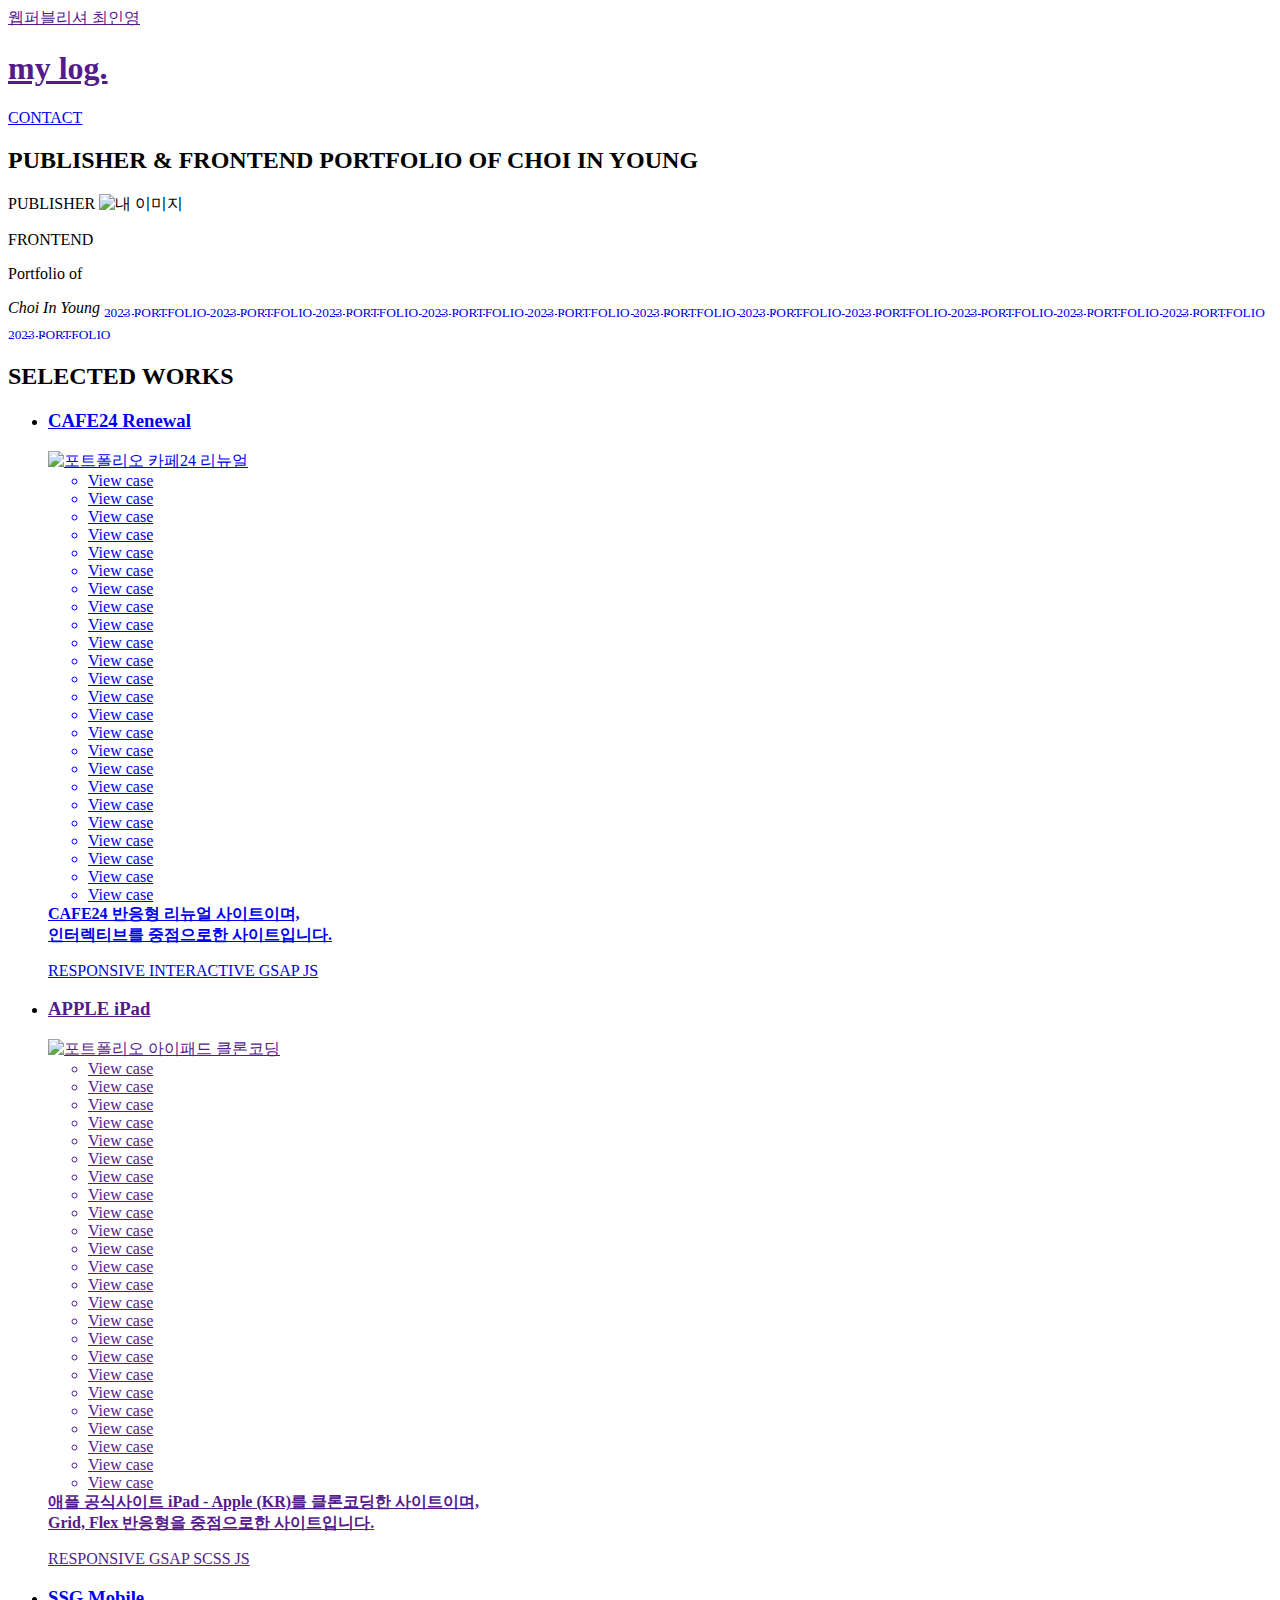
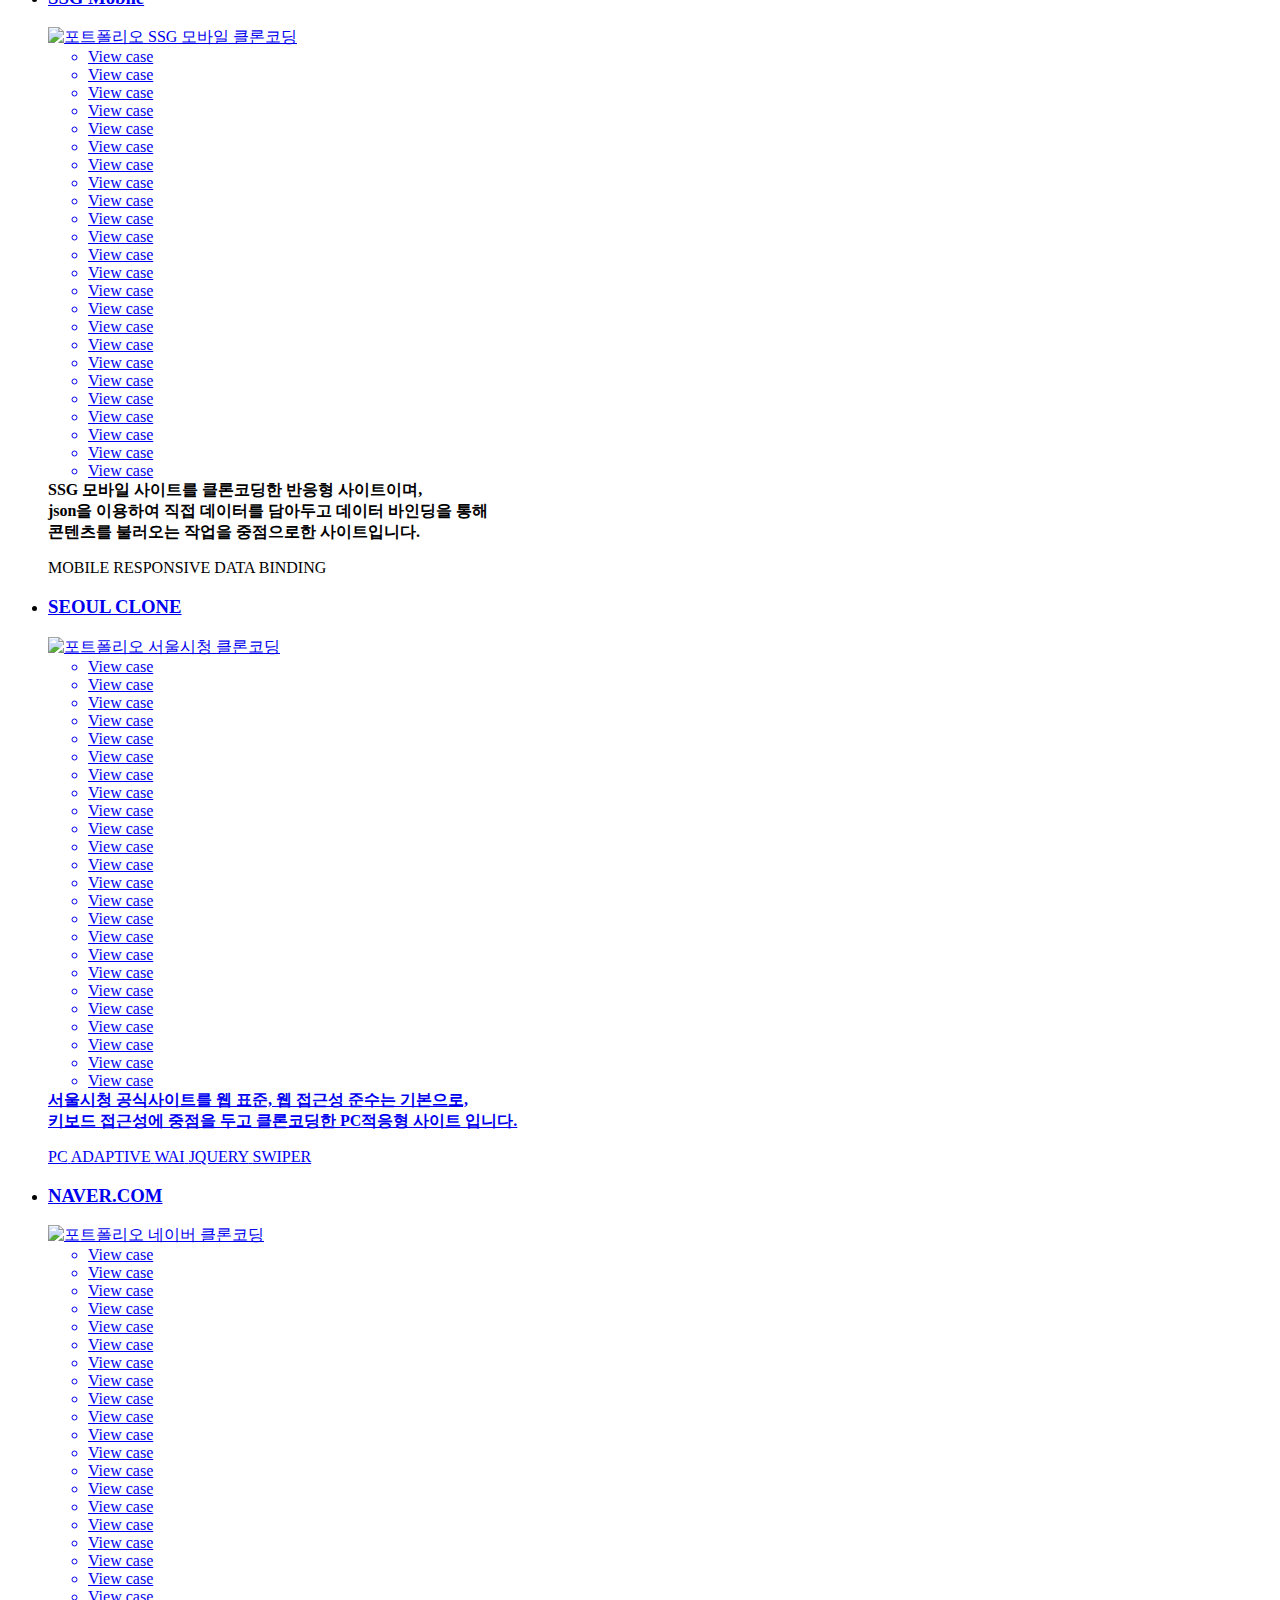
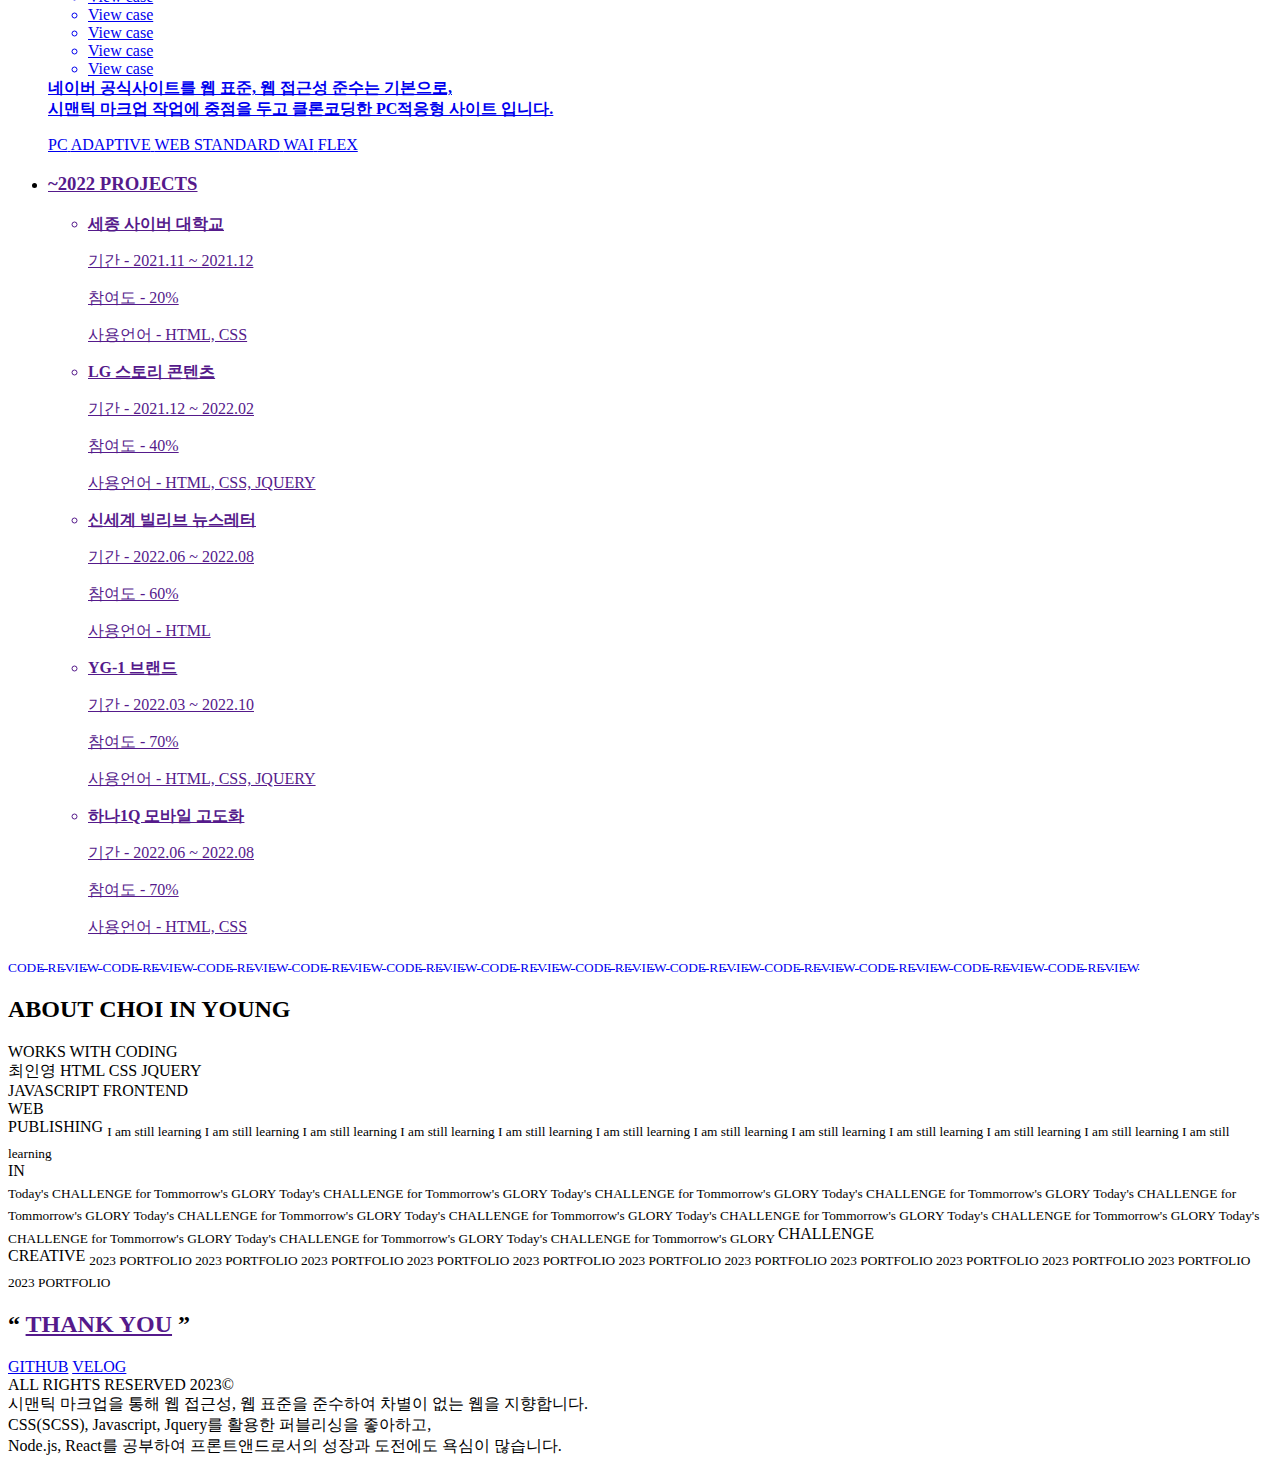
==== index.html @ 88c22794 "txt 수정" ====
<!DOCTYPE html>
<html lang="KR" >
<head>
  <meta charset="UTF-8">
  <meta name="viewport" content="width=device-width, initial-scale=1.0">
  <title>최인영 포트폴리오</title>
  <!--style-->
  <link rel="stylesheet" href="./assets/css/style.css">
  <link rel="stylesheet" href="./assets/css/font.css">
</head>
<body>
<div class="overlay"></div>
<div class="wrapper">
  <header class="header">
      <div class="inner">
        <a href="" class="btn-menu">웹퍼블리셔 최인영</a>
        <h1 class="logo">
          <a href="">my log.</a>
        </h1>
        <a href="#contact" class="btn-contact">CONTACT</a>
      </div>
  </header>

  <main class="container">

    <!--visual start-->
    <section class="sc-visual">

      <h2 class="blind">PUBLISHER & FRONTEND PORTFOLIO OF CHOI IN YOUNG</h2>

      <div class="inner" aria-hidden="true">
        <p class="visual-txt"><span>PUBLISHER</span> <span class="rotate-img word"><img src="./assets/images/profile.jpg" alt="내 이미지"></span></p>
        <p class="visual-txt"><span >FRONTEND</span></p>
        <p class="visual-txt"><span class="point-color">Portfolio</span> <span class="word"> of</span></p>
        <p class="visual-txt"><i class="myname">Choi In Young</i> 
          <a href="https://velog.io/@eyewhy" target="_blank" class="slider">
                <span class="slider-list">
                    <sub>
                        2023 PORTFOLIO
                    </sub>
                    <sub>
                        2023 PORTFOLIO
                    </sub>
                    <sub>
                        2023 PORTFOLIO
                    </sub>
                    <sub>
                        2023 PORTFOLIO
                    </sub>
                    <sub>
                        2023 PORTFOLIO
                    </sub>
                    <sub>
                        2023 PORTFOLIO
                    </sub>
                    
                </span>
                <span class="slider-list">
                    <sub>
                        2023 PORTFOLIO
                    </sub>
                    <sub>
                        2023 PORTFOLIO
                    </sub>
                    <sub>
                        2023 PORTFOLIO
                    </sub>
                    <sub>
                        2023 PORTFOLIO
                    </sub>
                    <sub>
                        2023 PORTFOLIO
                    </sub>
                    <sub>
                        2023 PORTFOLIO
                    </sub>
                    
                </span>
          </a>
        </p>
      </div>

    </section>
    <!--//visual start-->


    <!--works start-->
    <section class="sc-works" >
      <div class="inner">
        <h2 class="tit">
          <strong class="pt01">SELECTED</strong>
          WORKS
          <div class="works-line"></div>
        </h2>
        
        <ul class="works-list">
          <li class="works-item">
            <a href="./cafe24/index.html" target="_blank">
                <div class="works-tit-wrap">
                    <h3>CAFE24 <span>Renewal</span></h3>
                </div>
                <div class="works-thumb-wrap">
                    <img src="./assets/images/portfolio01.png" alt="포트폴리오 카페24 리뉴얼">
                    <div class="slider">
                    <ul class="slider-list">
                        <li>
                            View case
                        </li>
                        <li>
                            View case
                        </li>
                        <li>
                            View case
                        </li>
                        <li>
                            View case
                        </li>
                        <li>
                            View case
                        </li>
                        <li>
                            View case
                        </li>
                        <li>
                            View case
                        </li>
                        <li>
                            View case
                        </li>
                        <li>
                            View case
                        </li>
                        <li>
                            View case
                        </li>
                        <li>
                            View case
                        </li>
                        <li>
                            View case
                        </li>
                    </ul>
                    <ul class="slider-list">
                        <li>
                            View case
                        </li>
                        <li>
                            View case
                        </li>
                        <li>
                            View case
                        </li>
                        <li>
                            View case
                        </li>
                        <li>
                            View case
                        </li>
                        <li>
                            View case
                        </li>
                        <li>
                            View case
                        </li>
                        <li>
                            View case
                        </li>
                        <li>
                            View case
                        </li>
                        <li>
                            View case
                        </li>
                        <li>
                            View case
                        </li>
                        <li>
                            View case
                        </li>
                    </ul>
                    </div>
                </div>
                <div class="works-info-wrap">
                    <strong class="works-info-tit">CAFE24 반응형 리뉴얼 사이트이며,<br class="works-tit-br"> 인터렉티브를 중점으로한 사이트입니다.</strong>
                    <p class="works-info-highlights">
                        <span>RESPONSIVE</span>
                        <span>INTERACTIVE</span>
                        <span>GSAP</span>
                        <span>JS</span>
                    </p>
                </div>
            </a>
          </li>
          <li class="works-item">
            <a href="">
              <div class="works-tit-wrap">
                <h3>APPLE <span>iPad</span></h3>
              </div>
              <div class="works-thumb-wrap">
                <img src="./assets/images/portfolio02.png" alt="포트폴리오 아이패드 클론코딩">
                <div class="slider">
                  <ul class="slider-list">
                      <li>
                          View case
                      </li>
                      <li>
                          View case
                      </li>
                      <li>
                          View case
                      </li>
                      <li>
                          View case
                      </li>
                      <li>
                          View case
                      </li>
                      <li>
                          View case
                      </li>
                      <li>
                          View case
                      </li>
                      <li>
                          View case
                      </li>
                      <li>
                          View case
                      </li>
                      <li>
                          View case
                      </li>
                      <li>
                          View case
                      </li>
                      <li>
                          View case
                      </li>
                  </ul>
                  <ul class="slider-list">
                      <li>
                          View case
                      </li>
                      <li>
                          View case
                      </li>
                      <li>
                          View case
                      </li>
                      <li>
                          View case
                      </li>
                      <li>
                          View case
                      </li>
                      <li>
                          View case
                      </li>
                      <li>
                          View case
                      </li>
                      <li>
                          View case
                      </li>
                      <li>
                          View case
                      </li>
                      <li>
                          View case
                      </li>
                      <li>
                          View case
                      </li>
                      <li>
                          View case
                      </li>
                  </ul>
                </div>
              </div>
              <div class="works-info-wrap">
                <strong class="works-info-tit">애플 공식사이트 iPad - Apple (KR)를 클론코딩한 사이트이며,<br class="works-tit-br">Grid, Flex 반응형을 중점으로한 사이트입니다.</strong>
                <p class="works-info-highlights">
                  <span>RESPONSIVE</span>
                  <span>GSAP</span>
                  <span>SCSS</span>
                  <span>JS</span>
                  <span></span>
                </p>
              </div>
            </a>
          </li>
          <li class="works-item">
            <a href="./ssg/index.html" target="_blank">
              <div class="works-tit-wrap">
                <h3>SSG Mobile</h3>
              </div>
              <div class="works-thumb-wrap">
                <img src="./assets/images/portfolio03.png" alt="포트폴리오 SSG 모바일 클론코딩">
                <div class="slider">
                  <ul class="slider-list">
                      <li>
                          View case
                      </li>
                      <li>
                          View case
                      </li>
                      <li>
                          View case
                      </li>
                      <li>
                          View case
                      </li>
                      <li>
                          View case
                      </li>
                      <li>
                          View case
                      </li>
                      <li>
                          View case
                      </li>
                      <li>
                          View case
                      </li>
                      <li>
                          View case
                      </li>
                      <li>
                          View case
                      </li>
                      <li>
                          View case
                      </li>
                      <li>
                          View case
                      </li>
                  </ul>
                  <ul class="slider-list">
                      <li>
                          View case
                      </li>
                      <li>
                          View case
                      </li>
                      <li>
                          View case
                      </li>
                      <li>
                          View case
                      </li>
                      <li>
                          View case
                      </li>
                      <li>
                          View case
                      </li>
                      <li>
                          View case
                      </li>
                      <li>
                          View case
                      </li>
                      <li>
                          View case
                      </li>
                      <li>
                          View case
                      </li>
                      <li>
                          View case
                      </li>
                      <li>
                          View case
                      </li>
                  </ul>
                </div>
              </div>
              </a>
              <div class="works-info-wrap">
                <strong class="works-info-tit">SSG 모바일 사이트를 클론코딩한 반응형 사이트이며,<br class="works-tit-br"> json을 이용하여 직접 데이터를 담아두고 데이터 바인딩을 통해<br class="works-tit-br">  콘텐츠를 불러오는 작업을 중점으로한 사이트입니다.</strong>
                <p class="works-info-highlights">
                  <span>MOBILE</span>
                  <span>RESPONSIVE</span>
                  <span>DATA BINDING</span>
                </p>
              </div>
            
          </li>
          <li class="works-item">
            <a href="./seoul/index.html" target="_blank">
              <div class="works-tit-wrap">
                <h3>SEOUL CLONE</h3>
              </div>
              <div class="works-thumb-wrap">
                <img src="./assets/images/portfolio05.png" alt="포트폴리오 서울시청 클론코딩">
                <div class="slider">
                  <ul class="slider-list">
                      <li>
                          View case
                      </li>
                      <li>
                          View case
                      </li>
                      <li>
                          View case
                      </li>
                      <li>
                          View case
                      </li>
                      <li>
                          View case
                      </li>
                      <li>
                          View case
                      </li>
                      <li>
                          View case
                      </li>
                      <li>
                          View case
                      </li>
                      <li>
                          View case
                      </li>
                      <li>
                          View case
                      </li>
                      <li>
                          View case
                      </li>
                      <li>
                          View case
                      </li>
                  </ul>
                  <ul class="slider-list">
                      <li>
                          View case
                      </li>
                      <li>
                          View case
                      </li>
                      <li>
                          View case
                      </li>
                      <li>
                          View case
                      </li>
                      <li>
                          View case
                      </li>
                      <li>
                          View case
                      </li>
                      <li>
                          View case
                      </li>
                      <li>
                          View case
                      </li>
                      <li>
                          View case
                      </li>
                      <li>
                          View case
                      </li>
                      <li>
                          View case
                      </li>
                      <li>
                          View case
                      </li>
                  </ul>
                </div>
              </div>
              <div class="works-info-wrap">
                <strong class="works-info-tit">서울시청 공식사이트를 웹 표준, 웹 접근성 준수는 기본으로,<br class="works-tit-br"> 키보드 접근성에 중점을 두고 클론코딩한 PC적응형 사이트 입니다.</strong>
                <p class="works-info-highlights">
                  <span>PC</span>
                  <span>ADAPTIVE</span>
                  <span>WAI</span>
                  <span>JQUERY</span>
                  <span>SWIPER</span>
                </p>
              </div>
            </a>
          </li>
          <li class="works-item">
            <a href="./naver/index.html" target="_blank">
              <div class="works-tit-wrap">
                <h3>NAVER.COM</h3>
              </div>
              <div class="works-thumb-wrap">
                <img src="./assets/images/portfolio06.png" alt="포트폴리오 네이버 클론코딩">
                <div class="slider">
                  <ul class="slider-list">
                      <li>
                          View case
                      </li>
                      <li>
                          View case
                      </li>
                      <li>
                          View case
                      </li>
                      <li>
                          View case
                      </li>
                      <li>
                          View case
                      </li>
                      <li>
                          View case
                      </li>
                      <li>
                          View case
                      </li>
                      <li>
                          View case
                      </li>
                      <li>
                          View case
                      </li>
                      <li>
                          View case
                      </li>
                      <li>
                          View case
                      </li>
                      <li>
                          View case
                      </li>
                  </ul>
                  <ul class="slider-list">
                      <li>
                          View case
                      </li>
                      <li>
                          View case
                      </li>
                      <li>
                          View case
                      </li>
                      <li>
                          View case
                      </li>
                      <li>
                          View case
                      </li>
                      <li>
                          View case
                      </li>
                      <li>
                          View case
                      </li>
                      <li>
                          View case
                      </li>
                      <li>
                          View case
                      </li>
                      <li>
                          View case
                      </li>
                      <li>
                          View case
                      </li>
                      <li>
                          View case
                      </li>
                  </ul>
                </div>
              </div>
              <div class="works-info-wrap">
                <strong class="works-info-tit">네이버 공식사이트를 웹 표준, 웹 접근성 준수는 기본으로,<br class="works-tit-br"> 시맨틱 마크업 작업에 중점을 두고 클론코딩한 PC적응형 사이트 입니다.</strong>
                <p class="works-info-highlights">
                  <span>PC</span>
                  <span>ADAPTIVE</span>
                  <span>WEB STANDARD</span>
                  <span>WAI</span>
                  <span>FLEX</span>
                </p>
              </div>
            </a>
        
            
          </li>
          
          <li class="works-item">
            <a href="">
              <div class="works-tit-wrap">
                <h3>~2022 PROJECTS</h3>
              </div>

              <ul class="sub-item">
                <li>
                  <strong>세종 사이버 대학교</strong>
                  <div class="sub-info">
                    <p>기간 - 2021.11 ~ 2021.12</p>
                    <p>참여도 - 20%</p>
                    <p>사용언어 - HTML, CSS</p>
                  </div>
                </li>
                <li>
                  <strong>LG 스토리 콘텐츠</strong>
                  <div class="sub-info">
                    <p>기간 - 2021.12 ~ 2022.02</p>
                    <p>참여도 - 40%</p>
                    <p>사용언어 - HTML, CSS, JQUERY</p>
                  </div>
                </li>
                <li>
                  <strong>신세계 빌리브 뉴스레터</strong>
                  <div class="sub-info">
                    <p>기간 - 2022.06 ~ 2022.08</p>
                    <p>참여도 - 60%</p>
                    <p>사용언어 - HTML</p>
                  </div>
                </li>
                <li>
                  <strong>YG-1 브랜드</strong>
                  <div class="sub-info">
                    <p>기간 - 2022.03 ~ 2022.10</p>
                    <p>참여도 - 70%</p>
                    <p>사용언어 - HTML, CSS, JQUERY</p>
                  </div>
                </li>
                <li>
                  <strong>하나1Q 모바일 고도화</strong>
                  <div class="sub-info">
                    <p>기간 - 2022.06 ~ 2022.08</p>
                    <p>참여도 - 70%</p>
                    <p>사용언어 - HTML, CSS</p>
                  </div>
                </li>
              </ul>
            </a>
          </li>


        </ul>
      </div>
      <a href="https://velog.io/@eyewhy?tag=portfolio" target="_blank" class="slider">
                <span class="slider-list">
                    <sub>
                        CODE REVIEW
                    </sub>
                    <sub>
                        CODE REVIEW
                    </sub>
                    <sub>
                        CODE REVIEW
                    </sub>
                    <sub>
                        CODE REVIEW
                    </sub>
                    <sub>
                        CODE REVIEW
                    </sub>
                    <sub>
                        CODE REVIEW
                    </sub>
                    
                </span>
                <span class="slider-list">
                    <sub>
                        CODE REVIEW
                    </sub>
                    <sub>
                        CODE REVIEW
                    </sub>
                    <sub>
                        CODE REVIEW
                    </sub>
                    <sub>
                        CODE REVIEW
                    </sub>
                    <sub>
                        CODE REVIEW
                    </sub>
                    <sub>
                        CODE REVIEW
                    </sub>
                    
                </span>
          </a>
    </section>
    <!--//works start-->



    <!--about start-->
    <section class="sc-about" data-background="black">
      <div class="inner">
        <h2 class="tit">
          <strong class="pt01">ABOUT</strong>
          CHOI IN YOUNG
        </h2>
        <div class="about-wrap">
          <div class="about-txt txt01">
            <span>WORKS</span>
            <span>WITH</span>
            <span>CODING</span>
          </div>
          <div class="about-txt txt02">
            <span class="name">최인영</span>
            <span class="m-right">HTML</span>
            <span>CSS</span>
            <span class="m-right">JQUERY</span>
          </div>
          <div class="about-txt txt03">
            <span class="m-left">JAVASCRIPT</span>
            <span class="m-right">FRONTEND</span>
          </div>
          <div class="about-txt txt04">
            <span>WEB</span>
            <div class="color-wrap">
              <span class="change-bg">PUBLISHING</span>
              <a class="slider">
                  <span class="slider-list">
                      <sub>
                          I am still learning
                      </sub>
                      <sub>
                          I am still learning
                      </sub>
                      <sub>
                          I am still learning
                      </sub>
                      <sub>
                          I am still learning
                      </sub>
                      <sub>
                          I am still learning
                      </sub>
                      <sub>
                          I am still learning
                      </sub>
              
                  </span>
                  <span class="slider-list">
                      <sub>
                          I am still learning
                      </sub>
                      <sub>
                          I am still learning
                      </sub>
                      <sub>
                          I am still learning
                      </sub>
                      <sub>
                          I am still learning
                      </sub>
                      <sub>
                          I am still learning
                      </sub>
                      <sub>
                          I am still learning
                      </sub>
              
                  </span>
              </a>
            </div>
            <span class="m-full">IN</span>
          </div>
          <div class="about-txt txt05">
            <div class="color-wrap">
                <a class="slider">
                    <span class="slider-list">
                        <sub>
                            Today's CHALLENGE for Tommorrow's GLORY
                        </sub>
                        <sub>
                            Today's CHALLENGE for Tommorrow's GLORY
                        </sub>
                        <sub>
                            Today's CHALLENGE for Tommorrow's GLORY
                        </sub>
                        <sub>
                            Today's CHALLENGE for Tommorrow's GLORY
                        </sub>
                        <sub>
                            Today's CHALLENGE for Tommorrow's GLORY
                        </sub>
                        <sub>
                            Today's CHALLENGE for Tommorrow's GLORY
                        </sub>
                    </span>
                    <span class="slider-list">
                        <sub>
                            Today's CHALLENGE for Tommorrow's GLORY
                        </sub>
                        <sub>
                            Today's CHALLENGE for Tommorrow's GLORY
                        </sub>
                        <sub>
                            Today's CHALLENGE for Tommorrow's GLORY
                        </sub>
                        <sub>
                            Today's CHALLENGE for Tommorrow's GLORY
                        </sub>
                        <sub>
                            Today's CHALLENGE for Tommorrow's GLORY
                        </sub>
                        <sub>
                            Today's CHALLENGE for Tommorrow's GLORY
                        </sub>
                    </span>
                </a>
                <span class="change-bg" data-target=".front">CHALLENGE</span>
            </div>
          </div>
          <div class="about-txt txt06">
            <div class="color-wrap">
                <span class="change-bg" data-target=".back">CREATIVE</span>
                <a class="slider">
                    <span class="slider-list">
                        <sub>
                            2023 PORTFOLIO
                        </sub>
                        <sub>
                            2023 PORTFOLIO
                        </sub>
                        <sub>
                            2023 PORTFOLIO
                        </sub>
                        <sub>
                            2023 PORTFOLIO
                        </sub>
                        <sub>
                            2023 PORTFOLIO
                        </sub>
                        <sub>
                            2023 PORTFOLIO
                        </sub>
                
                    </span>
                    <span class="slider-list">
                        <sub>
                            2023 PORTFOLIO
                        </sub>
                        <sub>
                            2023 PORTFOLIO
                        </sub>
                        <sub>
                            2023 PORTFOLIO
                        </sub>
                        <sub>
                            2023 PORTFOLIO
                        </sub>
                        <sub>
                            2023 PORTFOLIO
                        </sub>
                        <sub>
                            2023 PORTFOLIO
                        </sub>
                
                    </span>
                </a>
            </div>
          </div>
        </div>
      </div>
    </section>
    <!--//about start-->

  </main>

  <footer id="contact" class="footer">
    <div class="inner">
      <div class="ft-tit-wrap">
        <h2 class="ft-tit02 pt-color">
          “
          <a href="">THANK YOU</a>
          ”
        </h2>
      </div>
      <div class="ft-info-wrap">
        <div class="ft-soc">
            <a href="https://github.com/EYE-WHY" target="_blank">GITHUB</a>
            <a href="https://velog.io/@eyewhy" target="_blank">VELOG</a>
        </div>

        <div class="ft-links">ALL RIGHTS RESERVED 2023©</div>
        <div class="ft-idea">
            시맨틱 마크업을 통해 웹 접근성, 웹 표준을 준수하여 차별이 없는 웹을 지향합니다.<br>
            CSS(SCSS), Javascript, Jquery를 활용한 퍼블리싱을 좋아하고,<br>
            Node.js, React를 공부하여 프론트앤드로서의 성장과 도전에도 욕심이 많습니다.
        </div>
      </div>
      
    </div>
  </footer>

  <figure class="overlay"></figure>
</div>




<script src="https://code.jquery.com/jquery-3.6.0.min.js"></script>
<script src="https://cdnjs.cloudflare.com/ajax/libs/gsap/3.11.3/gsap.min.js"></script>
<script src="https://cdnjs.cloudflare.com/ajax/libs/gsap/3.11.3/ScrollTrigger.min.js"></script>
<script  src="./assets/js/custom.js"></script>
</body>
</html>
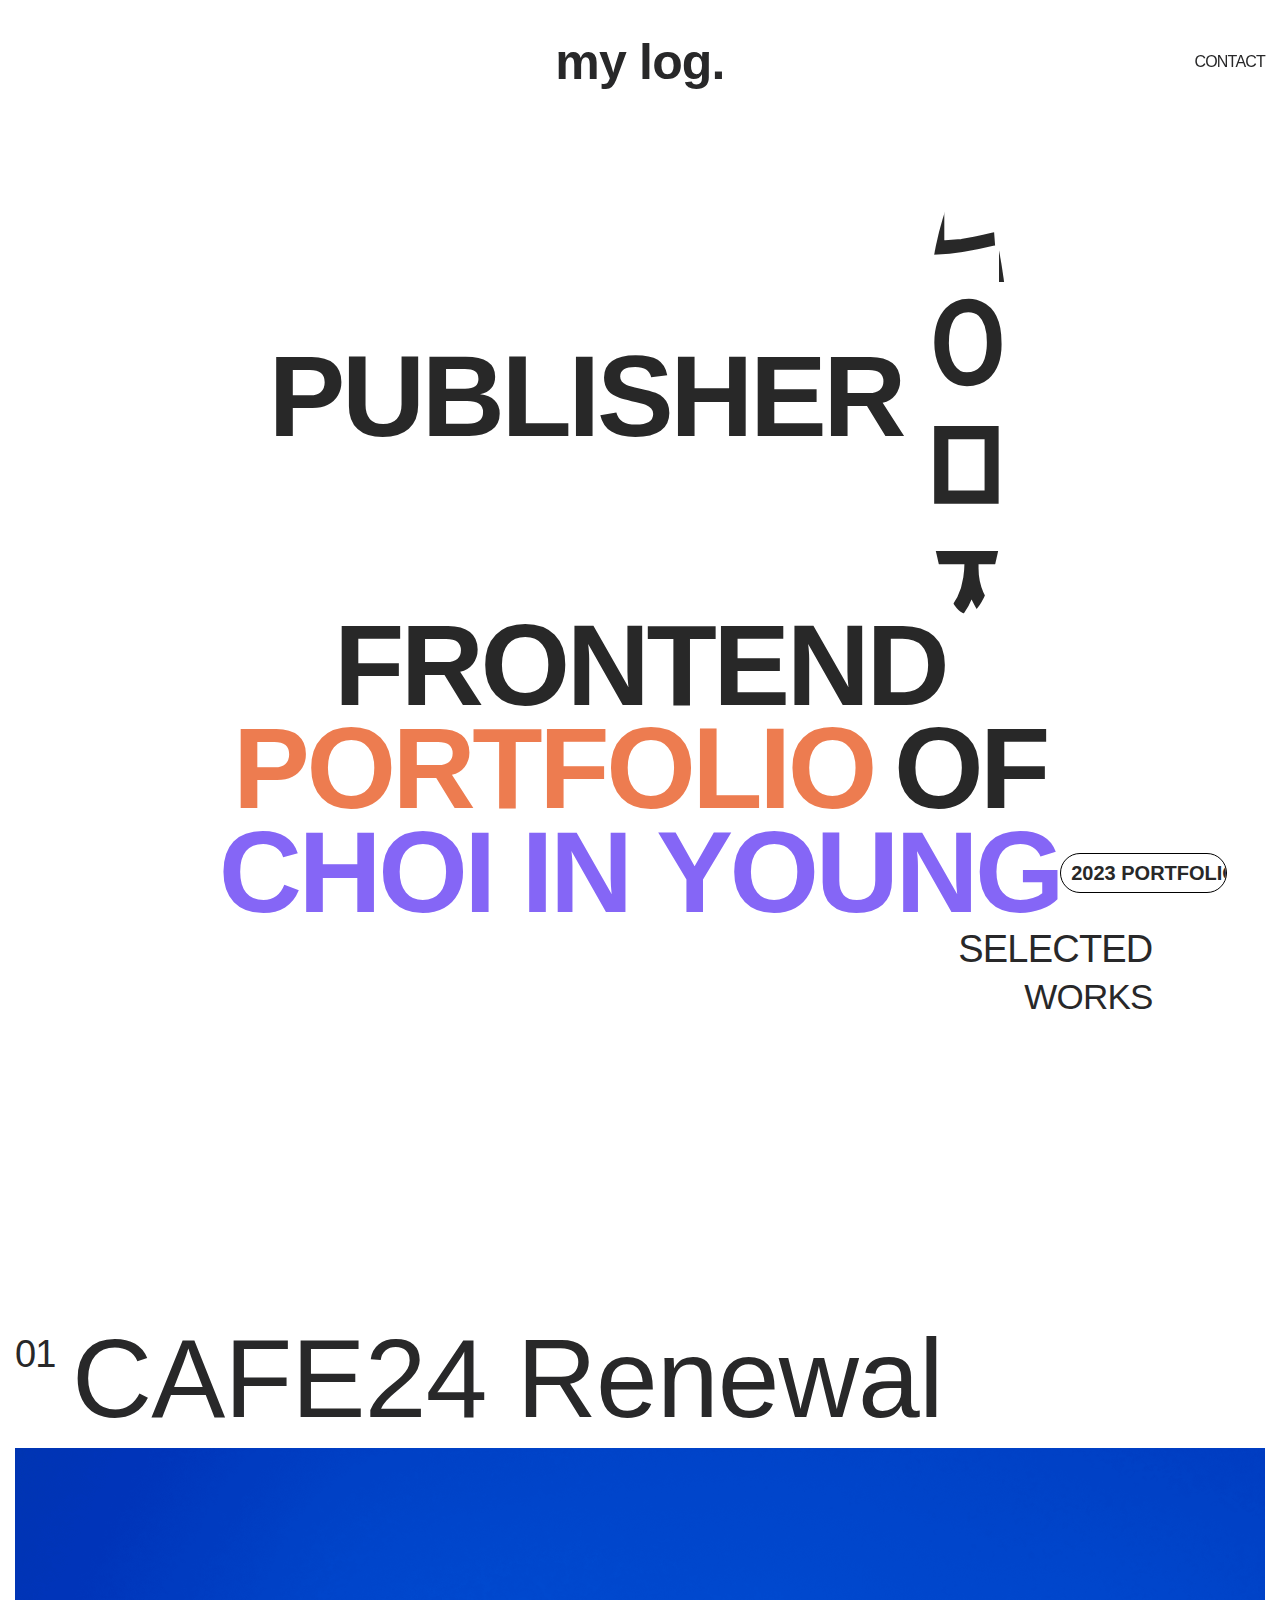
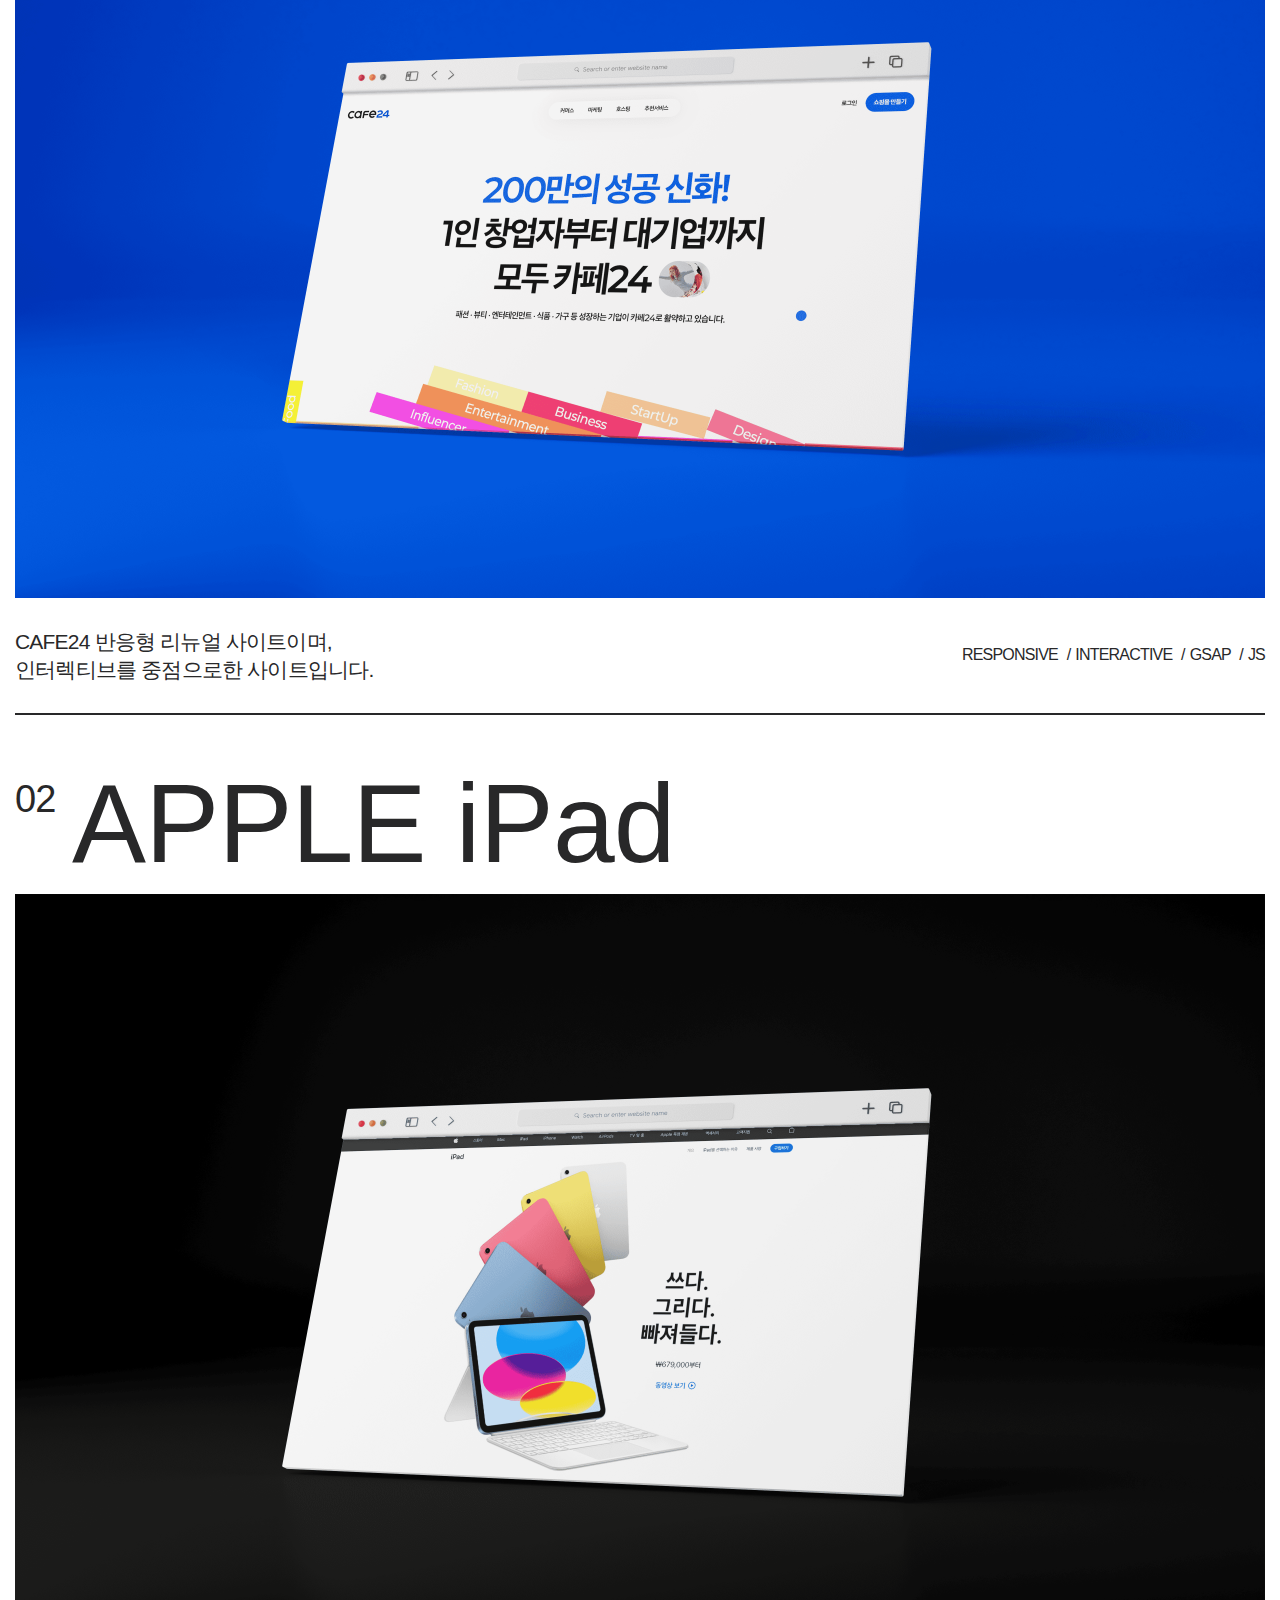
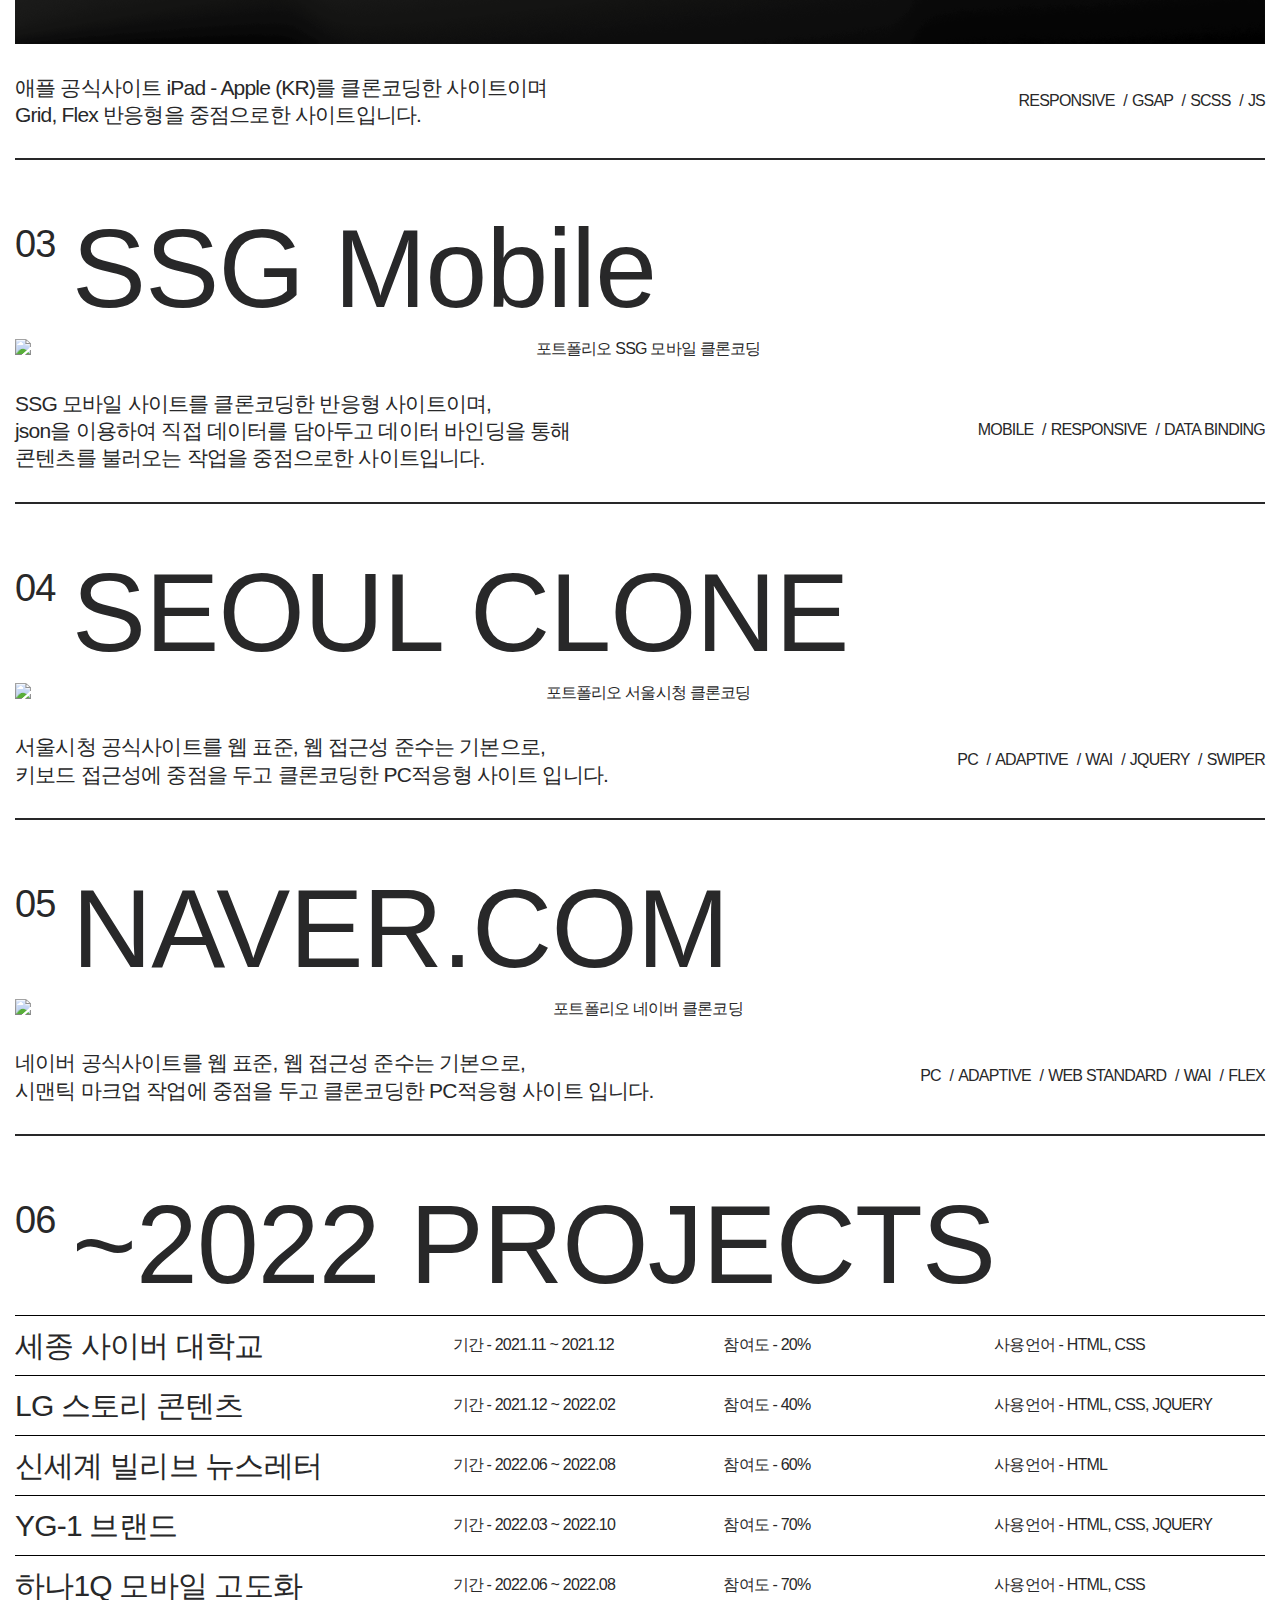
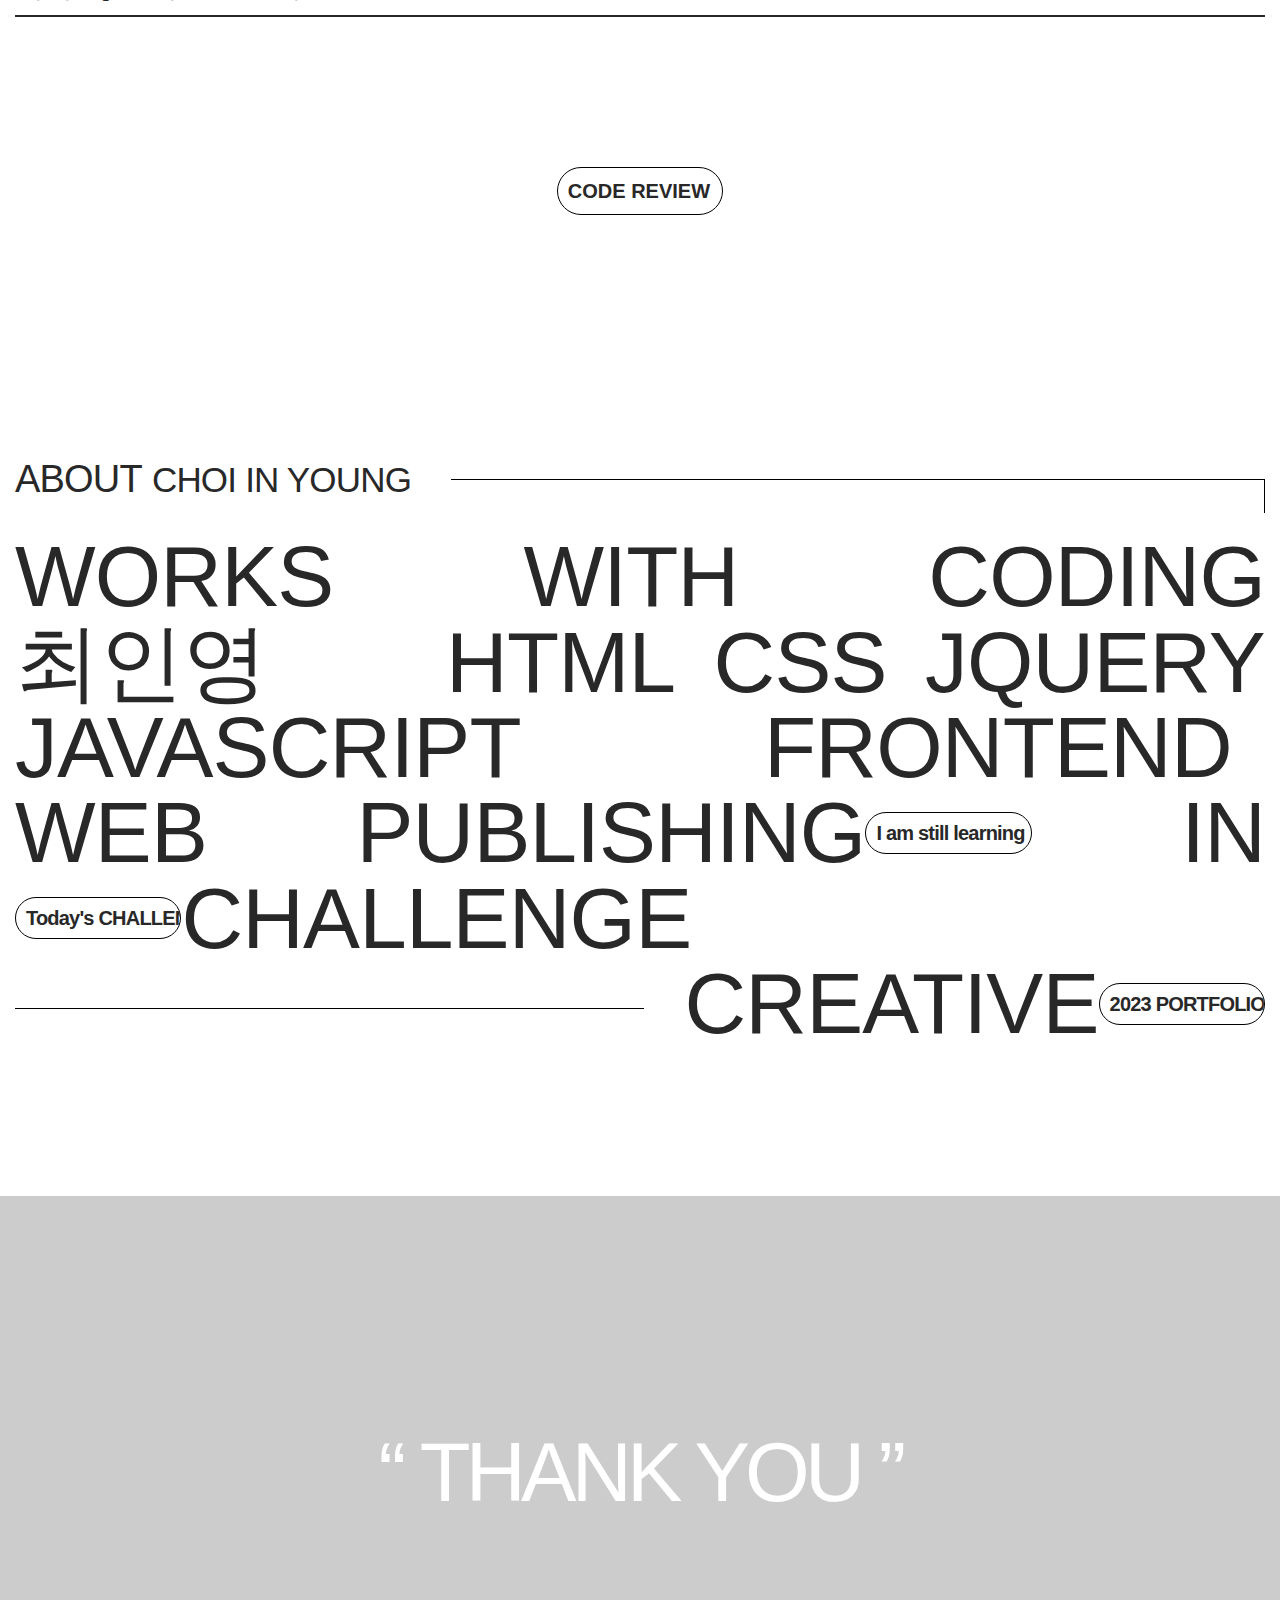
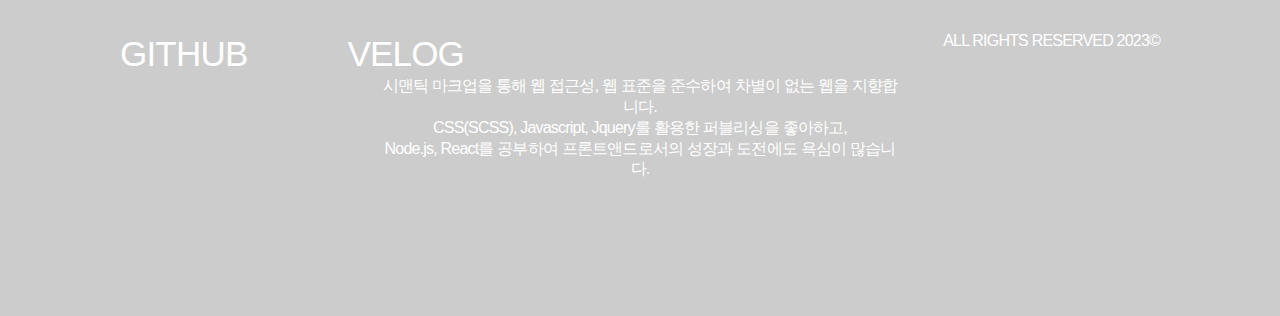
==== commit e1336c7f: "Update index.html" ====
--- a/index.html
+++ b/index.html
@@ -13,7 +13,7 @@
 <div class="wrapper">
   <header class="header">
       <div class="inner">
-        <a href="" class="btn-menu">웹퍼블리셔 최인영</a>
+        <a href="" class="btn-menu"></a>
         <h1 class="logo">
           <a href="">my log.</a>
         </h1>
@@ -192,7 +192,7 @@
             </a>
           </li>
           <li class="works-item">
-            <a href="">
+            <a href="./apple/index.html"  target="_blank">
               <div class="works-tit-wrap">
                 <h3>APPLE <span>iPad</span></h3>
               </div>
@@ -278,13 +278,12 @@
                 </div>
               </div>
               <div class="works-info-wrap">
-                <strong class="works-info-tit">애플 공식사이트 iPad - Apple (KR)를 클론코딩한 사이트이며,<br class="works-tit-br">Grid, Flex 반응형을 중점으로한 사이트입니다.</strong>
+                <strong class="works-info-tit">애플 공식사이트 iPad - Apple (KR)를 클론코딩한 사이트이며<br class="works-tit-br"> Grid, Flex 반응형을 중점으로한 사이트입니다.</strong>
                 <p class="works-info-highlights">
                   <span>RESPONSIVE</span>
                   <span>GSAP</span>
                   <span>SCSS</span>
                   <span>JS</span>
-                  <span></span>
                 </p>
               </div>
             </a>
@@ -377,7 +376,7 @@
               </div>
               </a>
               <div class="works-info-wrap">
-                <strong class="works-info-tit">SSG 모바일 사이트를 클론코딩한 반응형 사이트이며,<br class="works-tit-br"> json을 이용하여 직접 데이터를 담아두고 데이터 바인딩을 통해<br class="works-tit-br">  콘텐츠를 불러오는 작업을 중점으로한 사이트입니다.</strong>
+                <strong class="works-info-tit">SSG 모바일 사이트를 클론코딩한 반응형 사이트이며,<br class="works-tit-br">  json을 이용하여 직접 데이터를 담아두고 데이터 바인딩을 통해<br class="works-tit-br">  콘텐츠를 불러오는 작업을 중점으로한 사이트입니다.</strong>
                 <p class="works-info-highlights">
                   <span>MOBILE</span>
                   <span>RESPONSIVE</span>
@@ -586,7 +585,7 @@
           </li>
           
           <li class="works-item">
-            <a href="">
+            <a href="https://velog.io/@eyewhy/230111" target="_blank">
               <div class="works-tit-wrap">
                 <h3>~2022 PROJECTS</h3>
               </div>
@@ -882,8 +881,8 @@
 
         <div class="ft-links">ALL RIGHTS RESERVED 2023©</div>
         <div class="ft-idea">
-            시맨틱 마크업을 통해 웹 접근성, 웹 표준을 준수하여 차별이 없는 웹을 지향합니다.<br>
-            CSS(SCSS), Javascript, Jquery를 활용한 퍼블리싱을 좋아하고,<br>
+            시맨틱 마크업을 통해 웹 접근성, 웹 표준을 준수하여 차별이 없는 웹을 지향합니다.<br class="mini-br-none">
+            CSS(SCSS), Javascript, Jquery를 활용한 퍼블리싱을 좋아하고,<br class="mini-br-none">
             Node.js, React를 공부하여 프론트앤드로서의 성장과 도전에도 욕심이 많습니다.
         </div>
       </div>
--- a/assets/css/style.css
+++ b/assets/css/style.css
@@ -0,0 +1,1238 @@
+@charset "UTF-8";
+:root {
+  --color1:#ed7c50;
+  --color2:#8566f6;
+  --color3:#69f666;
+}
+
+/*반응형 화면 크기*/
+/*반응형, 브라우저 크기가 767px 이하일때*/
+/*반응형, 브라우저 크기가 1023px 이하일때*/
+/*반응형, 브라우저 크기가 1024px 이하*/
+@font-face {
+  font-family: "Neue Montreal";
+  src: url("../font/NeueMontreal-Medium.eot");
+  src: local("Neue Montreal Medium"), local("NeueMontreal-Medium"), url("../font/NeueMontreal-Medium.eot?#iefix") format("embedded-opentype"), url("../font/NeueMontreal-Medium.woff2") format("woff2"), url("../font/NeueMontreal-Medium.woff") format("woff"), url("../font/NeueMontreal-Medium.ttf") format("truetype");
+  font-weight: 500;
+  font-style: normal;
+}
+@font-face {
+  font-family: "Neue Montreal";
+  src: url("../font/NeueMontreal-LightItalic.eot");
+  src: local("Neue Montreal Light Italic"), local("NeueMontreal-LightItalic"), url("../font/NeueMontreal-LightItalic.eot?#iefix") format("embedded-opentype"), url("../font/NeueMontreal-LightItalic.woff2") format("woff2"), url("../font/NeueMontreal-LightItalic.woff") format("woff"), url("../font/NeueMontreal-LightItalic.ttf") format("truetype");
+  font-weight: 300;
+  font-style: italic;
+}
+@font-face {
+  font-family: "Neue Montreal";
+  src: url("../font/NeueMontreal-MediumItalic.eot");
+  src: local("Neue Montreal Medium Italic"), local("NeueMontreal-MediumItalic"), url("../font/NeueMontreal-MediumItalic.eot?#iefix") format("embedded-opentype"), url("../font/NeueMontreal-MediumItalic.woff2") format("woff2"), url("../font/NeueMontreal-MediumItalic.woff") format("woff"), url("../font/NeueMontreal-MediumItalic.ttf") format("truetype");
+  font-weight: 500;
+  font-style: italic;
+}
+@font-face {
+  font-family: "Neue Montreal";
+  src: url("../font/NeueMontreal-Bold.eot");
+  src: local("Neue Montreal Bold"), local("NeueMontreal-Bold"), url("../font/NeueMontreal-Bold.eot?#iefix") format("embedded-opentype"), url("../font/NeueMontreal-Bold.woff2") format("woff2"), url("../font/NeueMontreal-Bold.woff") format("woff"), url("../font/NeueMontreal-Bold.ttf") format("truetype");
+  font-weight: bold;
+  font-style: normal;
+}
+@font-face {
+  font-family: "Neue Montreal";
+  src: url("../font/NeueMontreal-BoldItalic.eot");
+  src: local("Neue Montreal Bold Italic"), local("NeueMontreal-BoldItalic"), url("../font/NeueMontreal-BoldItalic.eot?#iefix") format("embedded-opentype"), url("../font/NeueMontreal-BoldItalic.woff2") format("woff2"), url("../font/NeueMontreal-BoldItalic.woff") format("woff"), url("../font/NeueMontreal-BoldItalic.ttf") format("truetype");
+  font-weight: bold;
+  font-style: italic;
+}
+@font-face {
+  font-family: "Neue Montreal";
+  src: url("../font/NeueMontreal-Italic.eot");
+  src: local("Neue Montreal Italic"), local("NeueMontreal-Italic"), url("../font/NeueMontreal-Italic.eot?#iefix") format("embedded-opentype"), url("../font/NeueMontreal-Italic.woff2") format("woff2"), url("../font/NeueMontreal-Italic.woff") format("woff"), url("../font/NeueMontreal-Italic.ttf") format("truetype");
+  font-weight: normal;
+  font-style: italic;
+}
+@font-face {
+  font-family: "Neue Montreal";
+  src: url("../font/NeueMontreal-Light.eot");
+  src: local("Neue Montreal Light"), local("NeueMontreal-Light"), url("../font/NeueMontreal-Light.eot?#iefix") format("embedded-opentype"), url("../font/NeueMontreal-Light.woff2") format("woff2"), url("../font/NeueMontreal-Light.woff") format("woff"), url("../font/NeueMontreal-Light.ttf") format("truetype");
+  font-weight: 300;
+  font-style: normal;
+}
+@font-face {
+  font-family: "Neue Montreal";
+  src: url("../font/NeueMontreal-Regular.eot");
+  src: local("Neue Montreal Regular"), local("NeueMontreal-Regular"), url("../font/NeueMontreal-Regular.eot?#iefix") format("embedded-opentype"), url("../font/NeueMontreal-Regular.woff2") format("woff2"), url("../font/NeueMontreal-Regular.woff") format("woff"), url("../font/NeueMontreal-Regular.ttf") format("truetype");
+  font-weight: normal;
+  font-style: normal;
+}
+@font-face {
+  font-family: "appleKR";
+  src: url(../font/SFProKRDisplay_light.woff2) format("woff2");
+  font-weight: 300;
+}
+@font-face {
+  font-family: "appleKR";
+  src: url(../font/SFProKRDisplay_regular.woff2) format("woff2");
+  font-weight: 400;
+}
+@font-face {
+  font-family: "appleKR";
+  src: url(../font/SFProKRDisplay_medium.woff2) format("woff2");
+  font-weight: 500;
+}
+@font-face {
+  font-family: "appleKR";
+  src: url(../font/SFProKRDisplay_semibold.woff2) format("woff2");
+  font-weight: 600;
+}
+@font-face {
+  font-family: "appleKR";
+  src: url(../font/SFProKRDisplay_bold.woff2) format("woff2");
+  font-weight: 700;
+}
+@font-face {
+  font-family: "apple";
+  src: url(../font/sf-pro-display_regular.woff2) format("woff2");
+  font-weight: 400;
+}
+@font-face {
+  font-family: "apple";
+  src: url(../font/sf-pro-display_medium.woff2) format("woff2");
+  font-weight: 500;
+}
+@font-face {
+  font-family: "apple";
+  src: url(../font/sf-pro-display_semibold.woff2) format("woff2");
+  font-weight: 600;
+}
+@font-face {
+  font-family: "apple";
+  src: url(../font/sf-pro-display_bold.woff2) format("woff2");
+  font-weight: 700;
+}
+* {
+  margin: 0;
+  padding: 0;
+  font: inherit;
+  color: inherit;
+}
+
+*,
+:after,
+:before {
+  -webkit-box-sizing: border-box;
+          box-sizing: border-box;
+}
+
+:root {
+  -webkit-tap-highlight-color: transparent;
+  -webkit-text-size-adjust: 100%;
+  -moz-text-size-adjust: 100%;
+   -ms-text-size-adjust: 100%;
+       text-size-adjust: 100%;
+  cursor: default;
+  line-height: 1.5;
+  overflow-wrap: break-word;
+  -moz-tab-size: 4;
+  -o-tab-size: 4;
+     tab-size: 4;
+}
+
+html,
+body {
+  height: 100%;
+  line-height: 1;
+}
+
+img,
+picture,
+video,
+canvas,
+svg {
+  display: block;
+  max-width: 100%;
+}
+
+button {
+  background: none;
+  border: 0;
+  cursor: pointer;
+}
+
+a {
+  text-decoration: none;
+}
+
+table {
+  border-collapse: collapse;
+  border-spacing: 0;
+}
+
+ul,
+ol {
+  list-style: none;
+}
+
+body {
+  font-family: "Neue Montreal", "appleKR", "apple", sans-serif;
+  line-height: 1.3;
+  letter-spacing: -0.05em;
+  color: rgb(40, 40, 41);
+  -webkit-transition: background 0.3s;
+  transition: background 0.3s;
+}
+body.black {
+  background: rgb(40, 40, 41);
+  color: #f5f4f5;
+}
+body.black .header.on {
+  color: rgb(40, 40, 41);
+}
+body.black .sc-about .tit::after {
+  border-top: 1px solid #fff;
+  border-right: 1px solid #fff;
+}
+body.black .sc-about .about-txt.txt04 .slider {
+  color: var(--color3);
+  border-color: var(--color3);
+}
+body.black .sc-about .about-txt.txt04 .change-bg {
+  color: var(--color3);
+}
+body.black .sc-about .about-txt.txt05 .change-bg {
+  color: var(--color1);
+}
+body.black .sc-about .about-txt.txt05 .slider {
+  color: var(--color1);
+  border-color: var(--color1);
+}
+body.black .sc-about .about-txt.txt06 .change-bg {
+  color: var(--color2);
+}
+body.black .sc-about .about-txt.txt06 .slider {
+  color: var(--color2);
+  border-color: var(--color2);
+}
+body.black .sc-about .about-txt.txt06::before {
+  border-top: 1px solid #fff;
+}
+body.black .sc-works .slider {
+  border: 1px solid #fff;
+}
+
+.blind {
+  position: absolute;
+  width: 1px;
+  height: 1px;
+  overflow: hidden;
+  clip: rect(0, 0, 0, 0);
+  margin: -1px;
+}
+
+.inner {
+  width: calc(100% - 30px);
+  margin: 0 auto;
+  text-align: center;
+}
+
+[class*=sc-] .tit {
+  font-size: 35px;
+}
+@media (max-width: 1024px) {
+  [class*=sc-] .tit {
+    font-size: 22px;
+  }
+}
+[class*=sc-] .tit strong {
+  font-size: 38px;
+}
+@media (max-width: 1024px) {
+  [class*=sc-] .tit strong {
+    font-size: 22px;
+  }
+}
+
+@-webkit-keyframes rotate {
+  0% {
+    -webkit-transform: rotateY(360deg);
+            transform: rotateY(360deg);
+  }
+  100% {
+    -webkit-transform: rotateY(0deg);
+            transform: rotateY(0deg);
+  }
+}
+
+@keyframes rotate {
+  0% {
+    -webkit-transform: rotateY(360deg);
+            transform: rotateY(360deg);
+  }
+  100% {
+    -webkit-transform: rotateY(0deg);
+            transform: rotateY(0deg);
+  }
+}
+@-webkit-keyframes slider2023 {
+  0% {
+    margin-left: 0%;
+  }
+  100% {
+    -webkit-transform: translateX(-100%);
+            transform: translateX(-100%);
+  }
+}
+@keyframes slider2023 {
+  0% {
+    margin-left: 0%;
+  }
+  100% {
+    -webkit-transform: translateX(-100%);
+            transform: translateX(-100%);
+  }
+}
+@-webkit-keyframes clickView {
+  0% {
+    margin-left: 0%;
+  }
+  100% {
+    -webkit-transform: translateX(-250vw);
+            transform: translateX(-250vw);
+  }
+}
+@keyframes clickView {
+  0% {
+    margin-left: 0%;
+  }
+  100% {
+    -webkit-transform: translateX(-250vw);
+            transform: translateX(-250vw);
+  }
+}
+.header {
+  position: fixed;
+  width: 100%;
+  top: 0;
+  left: 0;
+  -webkit-transition: 0.5s;
+  transition: 0.5s;
+  z-index: 10;
+}
+.header .inner {
+  display: -webkit-box;
+  display: -ms-flexbox;
+  display: flex;
+  -webkit-box-pack: justify;
+      -ms-flex-pack: justify;
+          justify-content: space-between;
+  padding: 50px 0;
+  -webkit-box-align: center;
+      -ms-flex-align: center;
+          align-items: center;
+  width: calc(100% - 30px);
+  position: relative;
+}
+@media (max-width: 1024px) {
+  .header .inner {
+    padding: 20px 0;
+    width: calc(100% - 30px);
+  }
+}
+.header .inner .btn-menu {
+  font-size: 16px;
+}
+@media (max-width: 767px) {
+  .header .inner .btn-menu {
+    font-size: 12px;
+  }
+}
+.header .inner .btn-contact {
+  font-size: 16px;
+  line-height: 24px;
+}
+@media (max-width: 767px) {
+  .header .inner .btn-contact {
+    font-size: 12px;
+  }
+}
+.header .inner .logo {
+  position: absolute;
+  left: 50%;
+  top: 50%;
+  -webkit-transform: translate(-50%, -50%);
+          transform: translate(-50%, -50%);
+}
+.header .inner .logo a {
+  font-weight: 600;
+  font-size: clamp(30px, 4vw, 50px);
+  display: block;
+}
+.header.on {
+  background: #fff;
+  -webkit-transition: 0.5s;
+  transition: 0.5s;
+}
+.header.on .inner {
+  display: -webkit-box;
+  display: -ms-flexbox;
+  display: flex;
+  -webkit-box-pack: justify;
+      -ms-flex-pack: justify;
+          justify-content: space-between;
+  padding: 12px 0px;
+  -webkit-box-align: center;
+      -ms-flex-align: center;
+          align-items: center;
+}
+.header.on .inner .logo a {
+  font-size: 2vw;
+}
+@media (max-width: 767px) {
+  .header.on .inner .logo a {
+    font-size: 4vw;
+  }
+}
+.header.hide {
+  -webkit-transform: translateY(-100%);
+          transform: translateY(-100%);
+  -webkit-transition: 0.5s;
+  transition: 0.5s;
+}
+
+.footer {
+  height: 80vh;
+  background: #ccc;
+  color: #fff;
+  display: -webkit-box;
+  display: -ms-flexbox;
+  display: flex;
+  -webkit-box-align: center;
+      -ms-flex-align: center;
+          align-items: center;
+  position: relative;
+}
+.black .footer {
+  background: #000;
+}
+.footer .inner {
+  text-align: center;
+  width: calc(100% - 240px);
+}
+@media (max-width: 1024px) {
+  .footer .inner {
+    width: calc(100% - 30px);
+  }
+}
+.footer .inner h2 {
+  font-size: 6.5vw;
+  overflow: hidden;
+}
+@media (max-width: 1024px) {
+  .footer .inner h2 {
+    font-size: 12vw;
+  }
+}
+.footer .inner h2 a {
+  display: inline-block;
+  position: relative;
+}
+.footer .inner .ft-tit-wrap {
+  margin-bottom: 120px;
+  font-size: 160px;
+  line-height: 0.9;
+  letter-spacing: -0.03em;
+  text-transform: uppercase;
+  z-index: 5;
+}
+@media (max-width: 1024px) {
+  .footer .inner .ft-tit-wrap {
+    margin-bottom: 0px;
+  }
+}
+.footer .inner .ft-info-wrap {
+  display: -webkit-box;
+  display: -ms-flexbox;
+  display: flex;
+  -webkit-box-pack: justify;
+      -ms-flex-pack: justify;
+          justify-content: space-between;
+  position: relative;
+}
+@media (max-width: 1024px) {
+  .footer .inner .ft-info-wrap {
+    -webkit-box-orient: vertical;
+    -webkit-box-direction: normal;
+        -ms-flex-direction: column;
+            flex-direction: column;
+    row-gap: 50px;
+  }
+}
+.footer .inner .ft-info-wrap .ft-soc {
+  font-size: 35px;
+  text-align: left;
+  display: -webkit-box;
+  display: -ms-flexbox;
+  display: flex;
+  gap: 100px;
+}
+@media (max-width: 1024px) {
+  .footer .inner .ft-info-wrap .ft-soc {
+    position: relative;
+    -webkit-box-ordinal-group: 2;
+        -ms-flex-order: 1;
+            order: 1;
+    -webkit-box-orient: vertical;
+    -webkit-box-direction: normal;
+        -ms-flex-direction: column;
+            flex-direction: column;
+    -webkit-box-align: center;
+        -ms-flex-align: center;
+            align-items: center;
+    gap: 30px;
+  }
+}
+.footer .inner .ft-info-wrap .ft-idea {
+  margin-top: 45px;
+  position: absolute;
+  left: 50%;
+  -webkit-transform: translateX(-50%);
+          transform: translateX(-50%);
+}
+@media (max-width: 1024px) {
+  .footer .inner .ft-info-wrap .ft-idea {
+    position: relative;
+    -webkit-box-ordinal-group: 1;
+        -ms-flex-order: 0;
+            order: 0;
+  }
+}
+@media (max-width: 1024px) {
+  .footer .inner .ft-info-wrap .ft-links {
+    position: relative;
+    -webkit-box-ordinal-group: 3;
+        -ms-flex-order: 2;
+            order: 2;
+  }
+}
+
+.overlay {
+  position: fixed;
+  left: 0;
+  top: 0;
+  width: 100vw;
+  height: 100vh;
+  display: -webkit-box;
+  display: -ms-flexbox;
+  display: flex;
+  -webkit-box-pack: center;
+      -ms-flex-pack: center;
+          justify-content: center;
+  -webkit-box-align: center;
+      -ms-flex-align: center;
+          align-items: center;
+  background-image: url(../images/overlay.gif);
+  background-position: 0 0;
+  background-size: 250px;
+  opacity: 0.04;
+  pointer-events: none;
+  z-index: 300;
+}
+
+/*메인 시작*/
+main {
+  padding-top: 180px;
+}
+
+.sc-visual {
+  overflow: hidden;
+  text-align: center;
+  min-height: 70vh;
+  display: -webkit-box;
+  display: -ms-flexbox;
+  display: flex;
+  -webkit-box-orient: vertical;
+  -webkit-box-direction: normal;
+      -ms-flex-direction: column;
+          flex-direction: column;
+  -webkit-box-pack: center;
+      -ms-flex-pack: center;
+          justify-content: center;
+}
+@media (max-width: 1024px) {
+  .sc-visual {
+    min-height: unset;
+  }
+}
+.sc-visual .inner {
+  font-weight: 800;
+  font-size: 9vw;
+  line-height: 0.9;
+  letter-spacing: -0.03em;
+  text-transform: uppercase;
+  color: #282828;
+  z-index: 5;
+  overflow: hidden;
+}
+@media (max-width: 1024px) {
+  .sc-visual .inner {
+    font-size: 12vw;
+  }
+}
+.sc-visual .inner .visual-txt {
+  overflow: hidden;
+  display: -webkit-box;
+  display: -ms-flexbox;
+  display: flex;
+  -webkit-box-align: center;
+      -ms-flex-align: center;
+          align-items: center;
+  -webkit-box-pack: center;
+      -ms-flex-pack: center;
+          justify-content: center;
+  -ms-flex-wrap: wrap;
+      flex-wrap: wrap;
+  position: relative;
+}
+.sc-visual .inner .visual-txt span {
+  display: inline-block;
+  position: relative;
+}
+.sc-visual .inner .visual-txt span.word {
+  margin-left: 20px;
+}
+@media (max-width: 1024px) {
+  .sc-visual .inner .visual-txt span.word {
+    margin-left: 5px;
+  }
+}
+.sc-visual .inner .visual-txt .point-color {
+  color: var(--color1);
+}
+.sc-visual .inner .visual-txt .myname {
+  color: var(--color2);
+  z-index: 3;
+}
+.sc-visual .inner .visual-txt .rotate-img {
+  width: 6.9vw;
+  display: inline-block;
+  border-radius: 50%;
+  overflow: hidden;
+  margin-top: 3px;
+}
+.sc-visual .inner .visual-txt .rotate-img img {
+  -webkit-transform: translateX(10%) scale(1.2);
+          transform: translateX(10%) scale(1.2);
+}
+@media (max-width: 1024px) {
+  .sc-visual .inner .visual-txt .rotate-img {
+    width: 9vw;
+  }
+}
+.sc-visual .inner .visual-txt .rotate-img.rotate {
+  -webkit-transform-style: preserve-3d;
+          transform-style: preserve-3d;
+  -webkit-animation: rotate 2s linear;
+          animation: rotate 2s linear;
+}
+.sc-visual .inner .visual-txt .slider {
+  display: -webkit-inline-box;
+  display: -ms-inline-flexbox;
+  display: inline-flex;
+  position: absolute;
+  width: 13vw;
+  overflow: hidden;
+  border: 1px solid #000;
+  border-radius: 50px;
+  right: 3vw;
+  top: 50%;
+  -webkit-transform: translateY(-50%);
+          transform: translateY(-50%);
+  min-height: 21px;
+  letter-spacing: 0;
+}
+@media (max-width: 1024px) {
+  .sc-visual .inner .visual-txt .slider {
+    position: relative;
+    right: 0;
+    top: 0;
+    margin-top: 100px;
+    width: 250px;
+  }
+}
+.sc-visual .inner .visual-txt .slider .slider-list {
+  -webkit-animation: slider2023 20s infinite linear;
+          animation: slider2023 20s infinite linear;
+  display: -webkit-box;
+  display: -ms-flexbox;
+  display: flex;
+  padding: 10px 0;
+}
+.sc-visual .inner .visual-txt .slider .slider-list sub {
+  padding: 0 10px;
+  -webkit-box-flex: 1;
+      -ms-flex: 1;
+          flex: 1;
+  display: -webkit-box;
+  display: -ms-flexbox;
+  display: flex;
+  -webkit-box-align: center;
+      -ms-flex-align: center;
+          align-items: center;
+  -webkit-box-pack: center;
+      -ms-flex-pack: center;
+          justify-content: center;
+  font-size: 20px;
+  font-weight: 600;
+  white-space: nowrap;
+}
+
+.sc-works {
+  padding-bottom: 120px;
+  text-align: center;
+}
+.sc-works .inner + .slider {
+  display: -webkit-inline-box;
+  display: -ms-inline-flexbox;
+  display: inline-flex;
+  width: 13vw;
+  overflow: hidden;
+  border: 1px solid #000;
+  border-radius: 50px;
+  min-height: 21px;
+  letter-spacing: 0;
+  margin-top: 150px;
+}
+@media (max-width: 1024px) {
+  .sc-works .inner + .slider {
+    position: relative;
+    right: 0;
+    top: 0;
+    margin-top: 150px;
+    width: 250px;
+  }
+}
+.sc-works .inner + .slider .slider-list {
+  -webkit-animation: slider2023 20s infinite linear;
+          animation: slider2023 20s infinite linear;
+  display: -webkit-box;
+  display: -ms-flexbox;
+  display: flex;
+  padding: 10px 0;
+}
+.sc-works .inner + .slider .slider-list sub {
+  padding: 0 10px;
+  -webkit-box-flex: 1;
+      -ms-flex: 1;
+          flex: 1;
+  display: -webkit-box;
+  display: -ms-flexbox;
+  display: flex;
+  -webkit-box-align: center;
+      -ms-flex-align: center;
+          align-items: center;
+  -webkit-box-pack: center;
+      -ms-flex-pack: center;
+          justify-content: center;
+  font-size: 20px;
+  font-weight: 600;
+  white-space: nowrap;
+}
+.sc-works .tit {
+  display: -webkit-box;
+  display: -ms-flexbox;
+  display: flex;
+  -webkit-box-orient: vertical;
+  -webkit-box-direction: normal;
+      -ms-flex-direction: column;
+          flex-direction: column;
+  margin-right: 9%;
+  -webkit-box-align: end;
+      -ms-flex-align: end;
+          align-items: end;
+}
+@media (max-width: 1024px) {
+  .sc-works .tit {
+    margin-right: 0;
+  }
+}
+.sc-works .tit strong {
+  text-align: right;
+}
+.sc-works .tit .works-line {
+  margin-top: 10px;
+  height: 240px;
+  position: relative;
+}
+.sc-works .tit .works-line::after {
+  content: "";
+  display: block;
+  width: 1px;
+  height: 0px;
+  background: #000;
+  position: absolute;
+  right: 0;
+  -webkit-transition: 5s;
+  transition: 5s;
+}
+.sc-works .tit .works-line.animate-down::after {
+  height: 100%;
+}
+.sc-works .works-list {
+  counter-reset: works 0;
+}
+.sc-works .works-item {
+  position: relative;
+  border-bottom: 2px solid rgb(40, 40, 41);
+}
+.sc-works .works-item .works-tit-wrap {
+  position: sticky;
+  top: 0;
+  z-index: 5;
+  background: #fff;
+  padding-top: 60px;
+  padding-bottom: 20px;
+  -webkit-transition: background 0.3s;
+  transition: background 0.3s;
+}
+.black .sc-works .works-item .works-tit-wrap {
+  background: rgb(40, 40, 41);
+}
+.sc-works .works-item .works-tit-wrap h3 {
+  font-size: 8.67vw;
+  padding-left: 57px;
+  text-align: left;
+  line-height: 89%;
+  position: relative;
+  overflow: hidden;
+}
+@media (max-width: 1024px) {
+  .sc-works .works-item .works-tit-wrap h3 {
+    padding-left: 30px;
+    font-size: 12.26vw;
+  }
+}
+.sc-works .works-item .works-tit-wrap h3::before {
+  font-size: 38px;
+  content: counter(works, decimal-leading-zero);
+  counter-increment: works;
+  font-weight: 400;
+  left: 0;
+  line-height: 100%;
+  position: absolute;
+  top: 0.4vw;
+}
+@media (max-width: 1024px) {
+  .sc-works .works-item .works-tit-wrap h3::before {
+    font-size: 16px;
+  }
+}
+.sc-works .works-item .works-thumb-wrap {
+  position: relative;
+  overflow: hidden;
+}
+.sc-works .works-item .works-thumb-wrap img {
+  width: 100%;
+}
+.sc-works .works-item .works-thumb-wrap::after {
+  background: rgba(0, 0, 0, 0.6);
+  content: "";
+  display: block;
+  height: 100%;
+  left: 0;
+  opacity: 0;
+  pointer-events: none;
+  position: absolute;
+  top: 0;
+  -webkit-transition: opacity 0.6s ease-out;
+  transition: opacity 0.6s ease-out;
+  width: 100%;
+}
+@media (max-width: 1024px) {
+  .sc-works .works-item .works-thumb-wrap::after {
+    display: none;
+  }
+}
+.sc-works .works-item .works-thumb-wrap .slider {
+  display: -webkit-box;
+  display: -ms-flexbox;
+  display: flex;
+  -webkit-animation: clickView 50s infinite linear;
+          animation: clickView 50s infinite linear;
+  position: absolute;
+  top: 50%;
+  -webkit-transform: translateY(-50%);
+          transform: translateY(-50%);
+  opacity: 0;
+  -webkit-transition: opacity 0.5s ease-out;
+  transition: opacity 0.5s ease-out;
+  z-index: 2;
+}
+@media (max-width: 1024px) {
+  .sc-works .works-item .works-thumb-wrap .slider {
+    display: none;
+  }
+}
+.sc-works .works-item .works-thumb-wrap .slider ul {
+  width: 250vw;
+  display: -webkit-box;
+  display: -ms-flexbox;
+  display: flex;
+  padding: 30px 0;
+}
+.sc-works .works-item .works-thumb-wrap .slider ul li {
+  padding: 0 10px;
+  -webkit-box-flex: 1;
+      -ms-flex: 1;
+          flex: 1;
+  display: -webkit-box;
+  display: -ms-flexbox;
+  display: flex;
+  -webkit-box-align: center;
+      -ms-flex-align: center;
+          align-items: center;
+  -webkit-box-pack: center;
+      -ms-flex-pack: center;
+          justify-content: center;
+  color: #fff;
+  font-size: 4.375vw;
+  font-weight: 300;
+}
+.sc-works .works-item .works-info-wrap {
+  display: -webkit-box;
+  display: -ms-flexbox;
+  display: flex;
+  -webkit-box-pack: justify;
+      -ms-flex-pack: justify;
+          justify-content: space-between;
+  padding: 30px 0;
+  -webkit-box-align: center;
+      -ms-flex-align: center;
+          align-items: center;
+}
+@media (max-width: 1024px) {
+  .sc-works .works-item .works-info-wrap {
+    -webkit-box-orient: vertical;
+    -webkit-box-direction: normal;
+        -ms-flex-direction: column;
+            flex-direction: column;
+    -webkit-box-align: start;
+        -ms-flex-align: start;
+            align-items: flex-start;
+    row-gap: 20px;
+  }
+}
+.sc-works .works-item .works-info-wrap .works-info-tit {
+  font-size: 21px;
+  text-align: left;
+}
+@media (max-width: 767px) {
+  .sc-works .works-item .works-info-wrap .works-info-tit .works-tit-br {
+    display: none;
+  }
+}
+.sc-works .works-item .works-info-wrap span + span::before {
+  content: "/";
+  display: inline-block;
+  margin: 0 5px;
+}
+.sc-works .works-item.black-screen .works-thumb-wrap::after {
+  opacity: 1;
+}
+.sc-works .works-item.black-screen .works-thumb-wrap .slider {
+  opacity: 1;
+}
+.sc-works .sub-item {
+  text-align: left;
+}
+.sc-works .sub-item li {
+  display: -webkit-box;
+  display: -ms-flexbox;
+  display: flex;
+  -webkit-box-align: center;
+      -ms-flex-align: center;
+          align-items: center;
+  padding: 10px 0;
+  border-top: 1px solid #000;
+}
+@media (max-width: 1024px) {
+  .sc-works .sub-item li {
+    display: block;
+  }
+}
+.sc-works .sub-item li .sub-info {
+  display: -webkit-box;
+  display: -ms-flexbox;
+  display: flex;
+  width: 65%;
+}
+@media (max-width: 1024px) {
+  .sc-works .sub-item li .sub-info {
+    width: 100%;
+    display: block;
+  }
+}
+.sc-works .sub-item li .sub-info p {
+  width: 33.3333333333%;
+}
+@media (max-width: 1024px) {
+  .sc-works .sub-item li .sub-info p {
+    width: 100%;
+  }
+}
+.sc-works .sub-item strong {
+  font-weight: 500;
+  font-size: 30px;
+  width: 35%;
+}
+.sc-works .sub-item p {
+  padding: 5px 0px;
+}
+
+.sc-about {
+  width: 100%;
+  position: relative;
+  padding-top: 120px;
+  padding-bottom: 150px;
+}
+@media (max-width: 1024px) {
+  .sc-about {
+    padding-top: 0;
+  }
+}
+.sc-about .inner {
+  position: relative;
+  z-index: 2;
+}
+.sc-about .tit {
+  display: -webkit-box;
+  display: -ms-flexbox;
+  display: flex;
+  white-space: nowrap;
+  margin-bottom: 30px;
+  -webkit-box-align: baseline;
+      -ms-flex-align: baseline;
+          align-items: baseline;
+}
+.sc-about .tit strong {
+  margin-right: 10px;
+}
+.sc-about .tit::after {
+  border-top: 1px solid #000;
+  border-right: 1px solid #000;
+  content: "";
+  display: block;
+  position: relative;
+  height: 34px;
+  margin-left: 40px;
+  top: 21px;
+  -webkit-box-flex: 1;
+      -ms-flex: 1;
+          flex: 1;
+}
+.sc-about .about-txt {
+  display: -webkit-box;
+  display: -ms-flexbox;
+  display: flex;
+  line-height: 1;
+  -webkit-box-align: center;
+      -ms-flex-align: center;
+          align-items: center;
+}
+@media (max-width: 1024px) {
+  .sc-about .about-txt {
+    -webkit-box-align: initial;
+        -ms-flex-align: initial;
+            align-items: initial;
+  }
+}
+.sc-about .about-txt.txt06::before {
+  border-top: 1px solid #000;
+  content: "";
+  display: block;
+  position: relative;
+  height: 34px;
+  margin-right: 40px;
+  top: 21px;
+  -webkit-box-flex: 1;
+      -ms-flex: 1;
+          flex: 1;
+}
+.sc-about .about-txt .m-right {
+  -ms-flex-item-align: end;
+      align-self: end;
+}
+.sc-about .about-txt .m-left {
+  -ms-flex-item-align: start;
+      align-self: start;
+}
+.sc-about .about-txt:first-of-type {
+  -webkit-box-pack: justify;
+      -ms-flex-pack: justify;
+          justify-content: space-between;
+}
+.sc-about .about-txt.txt02 {
+  -webkit-box-pack: end;
+      -ms-flex-pack: end;
+          justify-content: flex-end;
+}
+@media (max-width: 1024px) {
+  .sc-about .about-txt.txt02 {
+    -webkit-box-orient: vertical;
+    -webkit-box-direction: normal;
+        -ms-flex-direction: column;
+            flex-direction: column;
+  }
+}
+.sc-about .about-txt.txt02 span:not(:first-of-type) {
+  margin-left: 3vw;
+}
+@media (max-width: 1024px) {
+  .sc-about .about-txt.txt02 span:not(:first-of-type) {
+    margin-left: 0;
+  }
+}
+.sc-about .about-txt.txt02 span:first-of-type {
+  margin-right: auto;
+}
+@media (max-width: 1024px) {
+  .sc-about .about-txt.txt03 {
+    -webkit-box-orient: vertical;
+    -webkit-box-direction: normal;
+        -ms-flex-direction: column;
+            flex-direction: column;
+  }
+}
+.sc-about .about-txt.txt03 span:nth-of-type(1) {
+  margin-right: 19vw;
+}
+.sc-about .about-txt.txt04 {
+  -webkit-box-pack: justify;
+      -ms-flex-pack: justify;
+          justify-content: space-between;
+}
+@media (max-width: 1024px) {
+  .sc-about .about-txt.txt04 {
+    -ms-flex-wrap: wrap;
+        flex-wrap: wrap;
+  }
+  .sc-about .about-txt.txt04 .m-full {
+    width: 100%;
+  }
+  .sc-about .about-txt.txt04 .color-wrap {
+    -webkit-box-orient: vertical;
+    -webkit-box-direction: normal;
+        -ms-flex-direction: column;
+            flex-direction: column;
+    -webkit-box-align: center;
+        -ms-flex-align: center;
+            align-items: center;
+  }
+}
+@media (max-width: 1024px) {
+  .sc-about .about-txt.txt06 .color-wrap {
+    -webkit-box-orient: vertical;
+    -webkit-box-direction: normal;
+        -ms-flex-direction: column;
+            flex-direction: column;
+    -webkit-box-align: end;
+        -ms-flex-align: end;
+            align-items: end;
+  }
+}
+.sc-about .about-txt .color-wrap {
+  display: -webkit-box;
+  display: -ms-flexbox;
+  display: flex;
+  -webkit-box-align: center;
+      -ms-flex-align: center;
+          align-items: center;
+}
+.sc-about .about-txt .slider {
+  display: -webkit-box;
+  display: -ms-flexbox;
+  display: flex;
+  width: 13vw;
+  overflow: hidden;
+  border: 1px solid #000;
+  border-radius: 50px;
+}
+@media (max-width: 1024px) {
+  .sc-about .about-txt .slider {
+    width: 29vw;
+  }
+}
+.sc-about .about-txt .slider .slider-list {
+  -webkit-animation: slider2023 40s infinite linear;
+          animation: slider2023 40s infinite linear;
+  display: -webkit-box;
+  display: -ms-flexbox;
+  display: flex;
+  padding: 10px 0;
+}
+@media (max-width: 1024px) {
+  .sc-about .about-txt .slider .slider-list {
+    padding: 5px 0;
+  }
+}
+.sc-about .about-txt .slider .slider-list sub {
+  padding: 0 10px;
+  -webkit-box-flex: 1;
+      -ms-flex: 1;
+          flex: 1;
+  display: -webkit-box;
+  display: -ms-flexbox;
+  display: flex;
+  -webkit-box-align: center;
+      -ms-flex-align: center;
+          align-items: center;
+  -webkit-box-pack: center;
+      -ms-flex-pack: center;
+          justify-content: center;
+  font-size: 20px;
+  font-weight: 600;
+  white-space: nowrap;
+}
+@media (max-width: 767px) {
+  .sc-about .about-txt .slider .slider-list sub {
+    font-size: 4vw;
+  }
+}
+.sc-about .about-txt span {
+  font-size: 6.67vw;
+}
+@media (max-width: 1024px) {
+  .sc-about .about-txt span {
+    font-size: 9vw;
+  }
+}
+.sc-about .bg {
+  position: fixed;
+  top: 0;
+  left: 0;
+  width: 100%;
+  height: 100%;
+  pointer-events: none;
+  visibility: hidden;
+  opacity: 0;
+  -webkit-transition: 0.3s;
+  transition: 0.3s;
+}
+.sc-about .bg.show {
+  visibility: visible;
+  opacity: 1;
+}
+.sc-about .bg img {
+  position: absolute;
+  top: 0;
+  left: 0;
+  width: 100%;
+  height: 100%;
+  -o-object-fit: cover;
+     object-fit: cover;
+  opacity: 0;
+  -webkit-transition: 0.3s;
+  transition: 0.3s;
+}
+.sc-about .bg img.show {
+  opacity: 0;
+}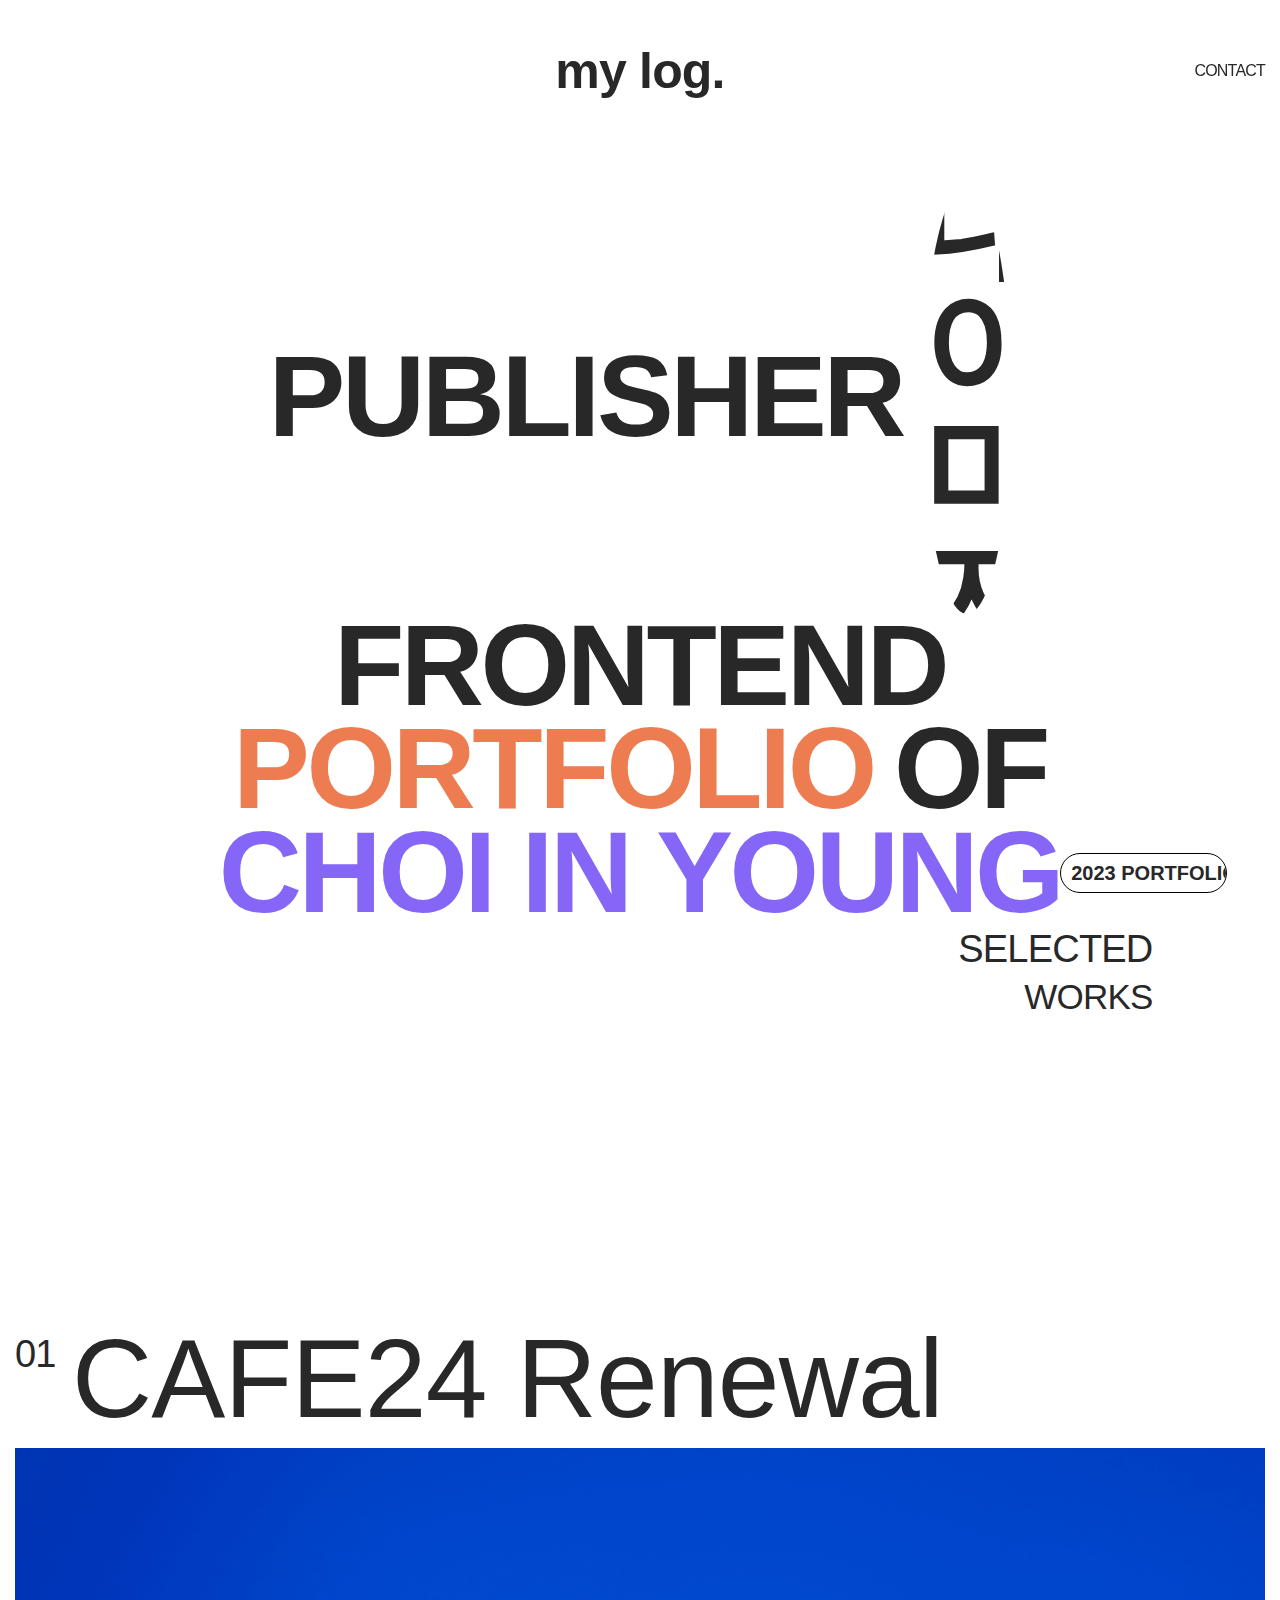
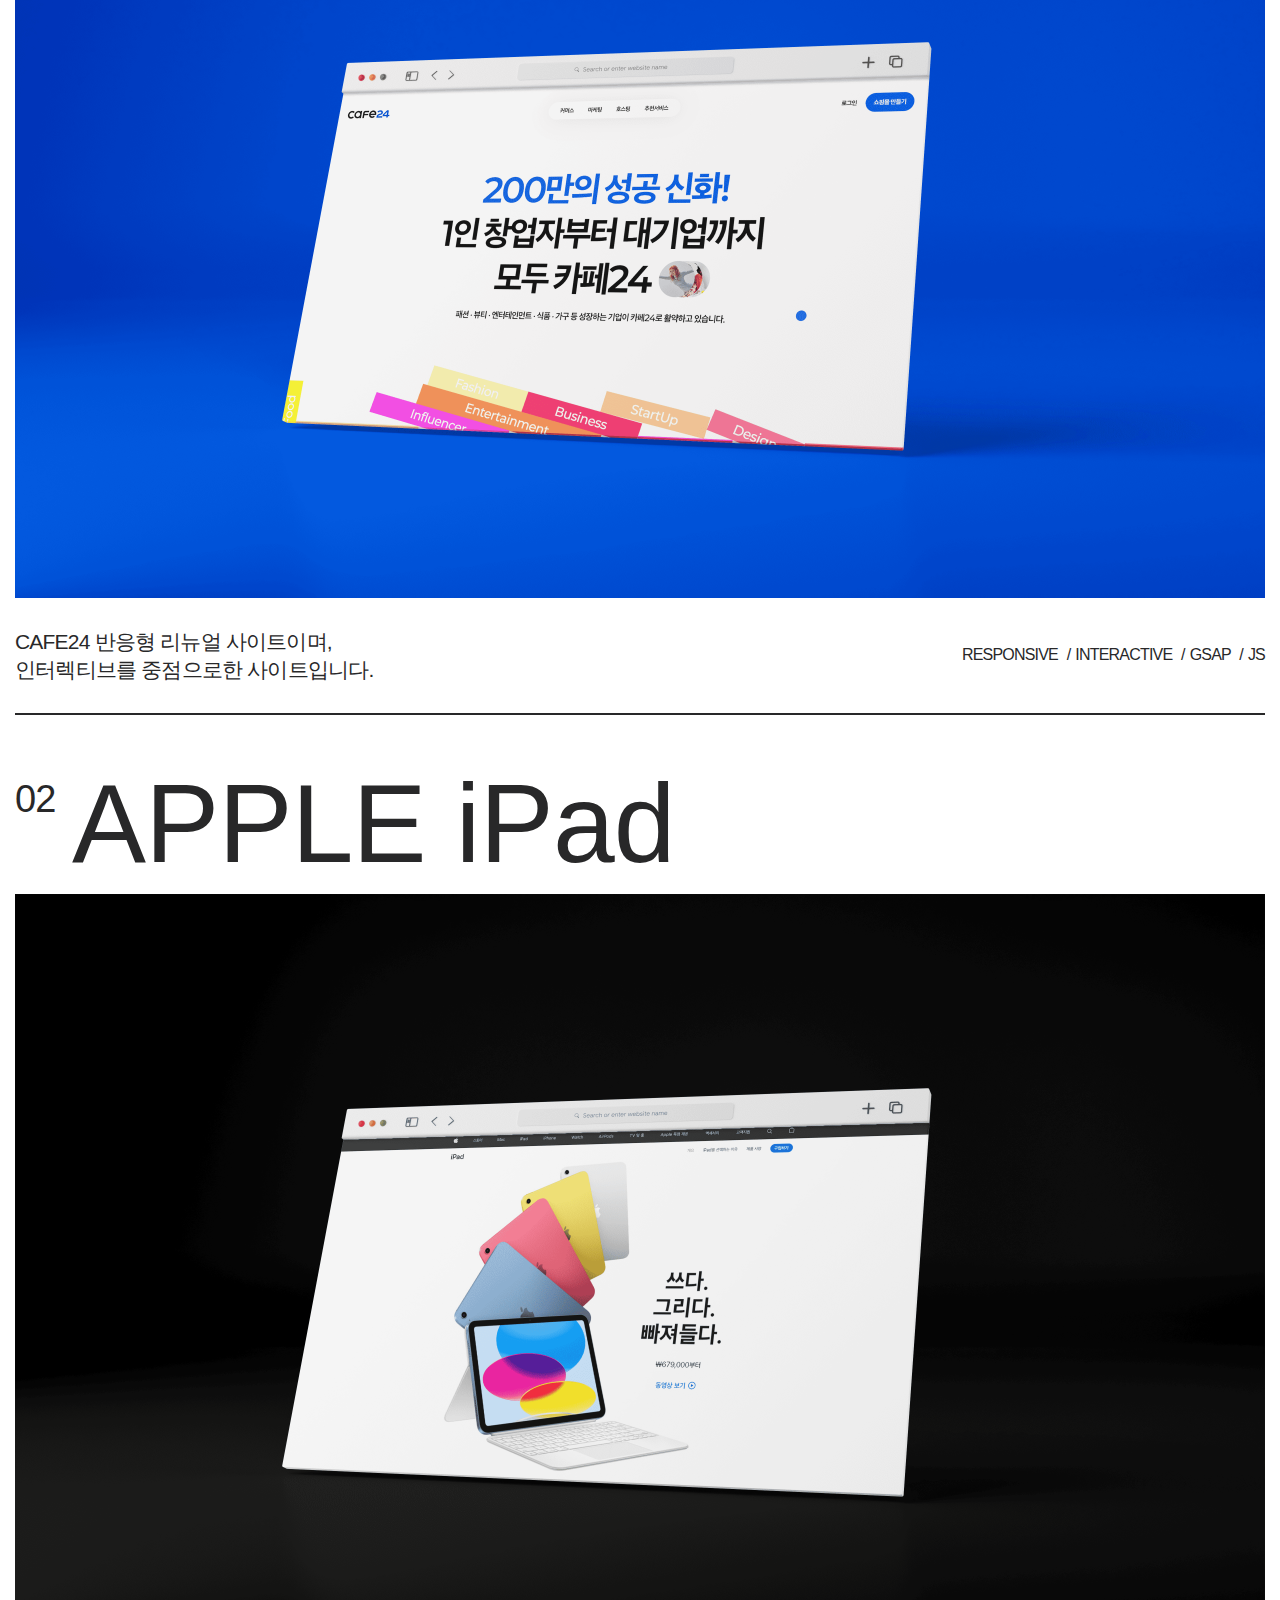
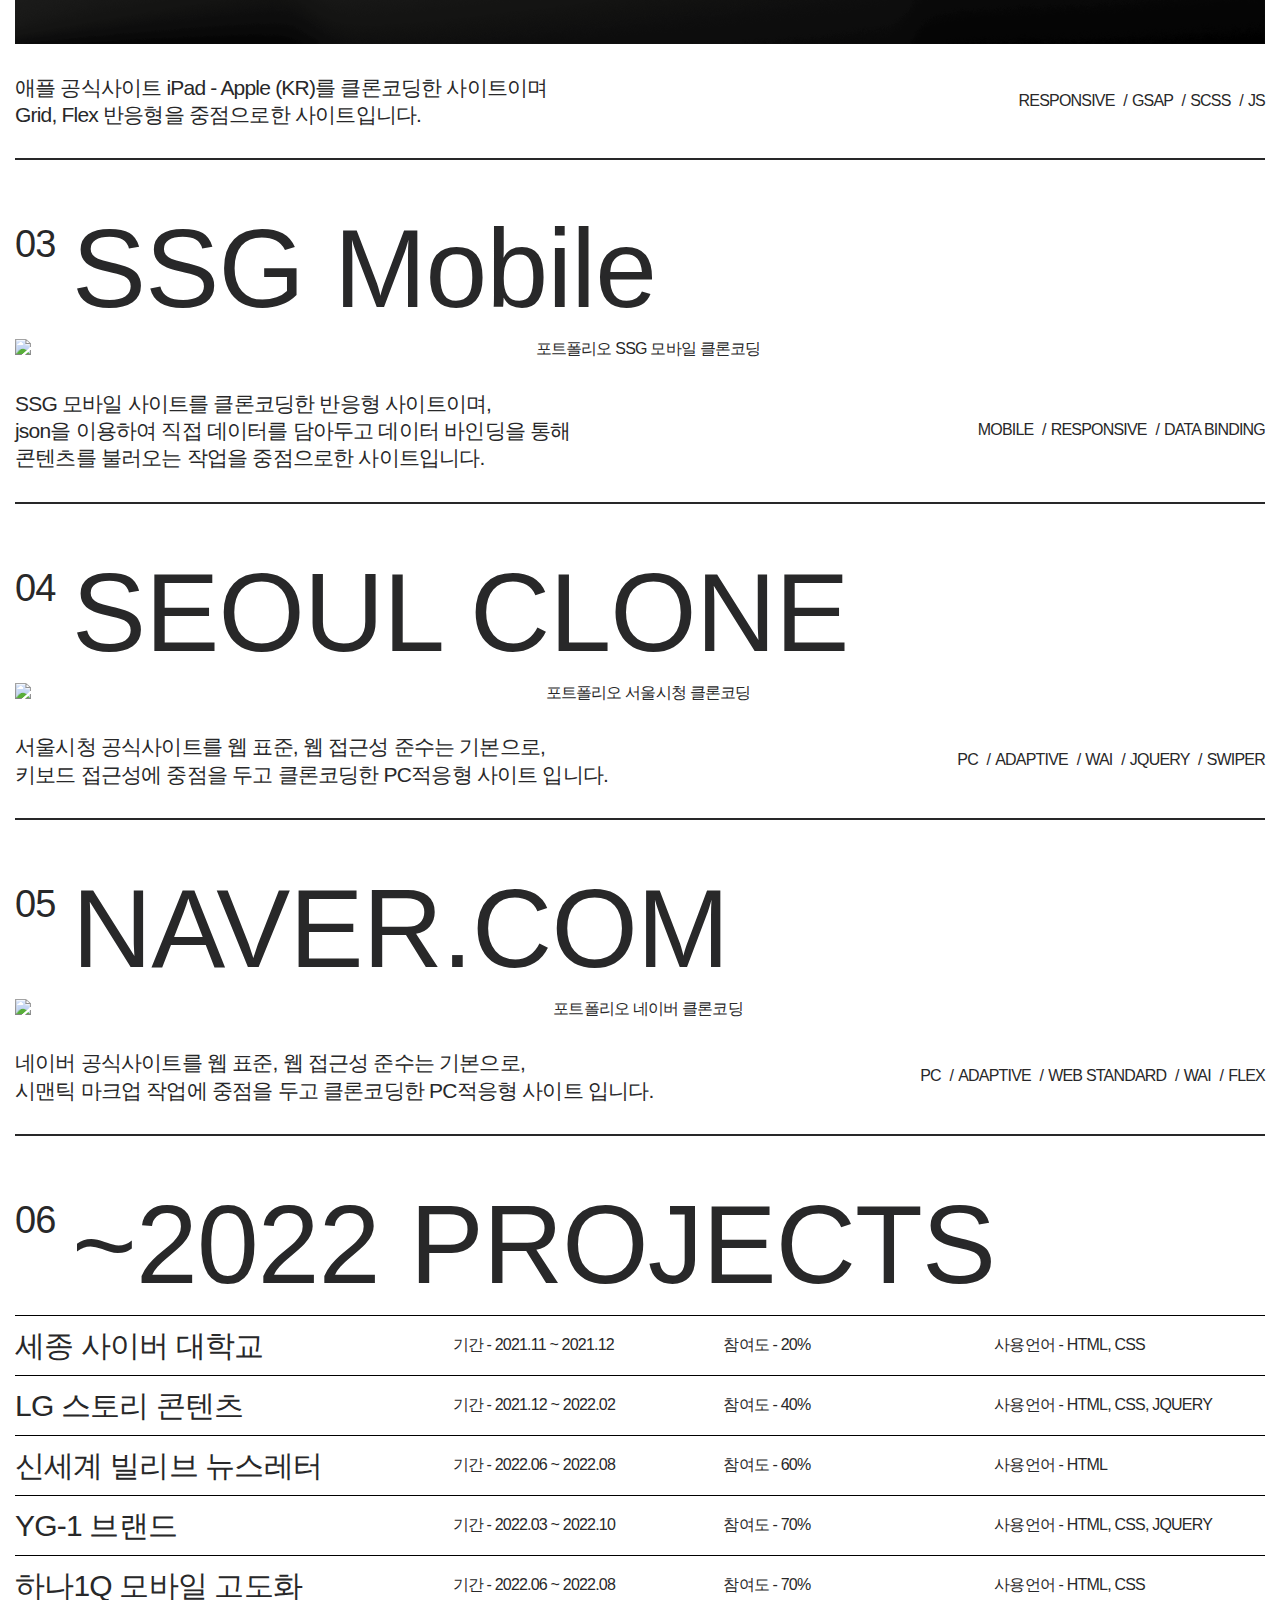
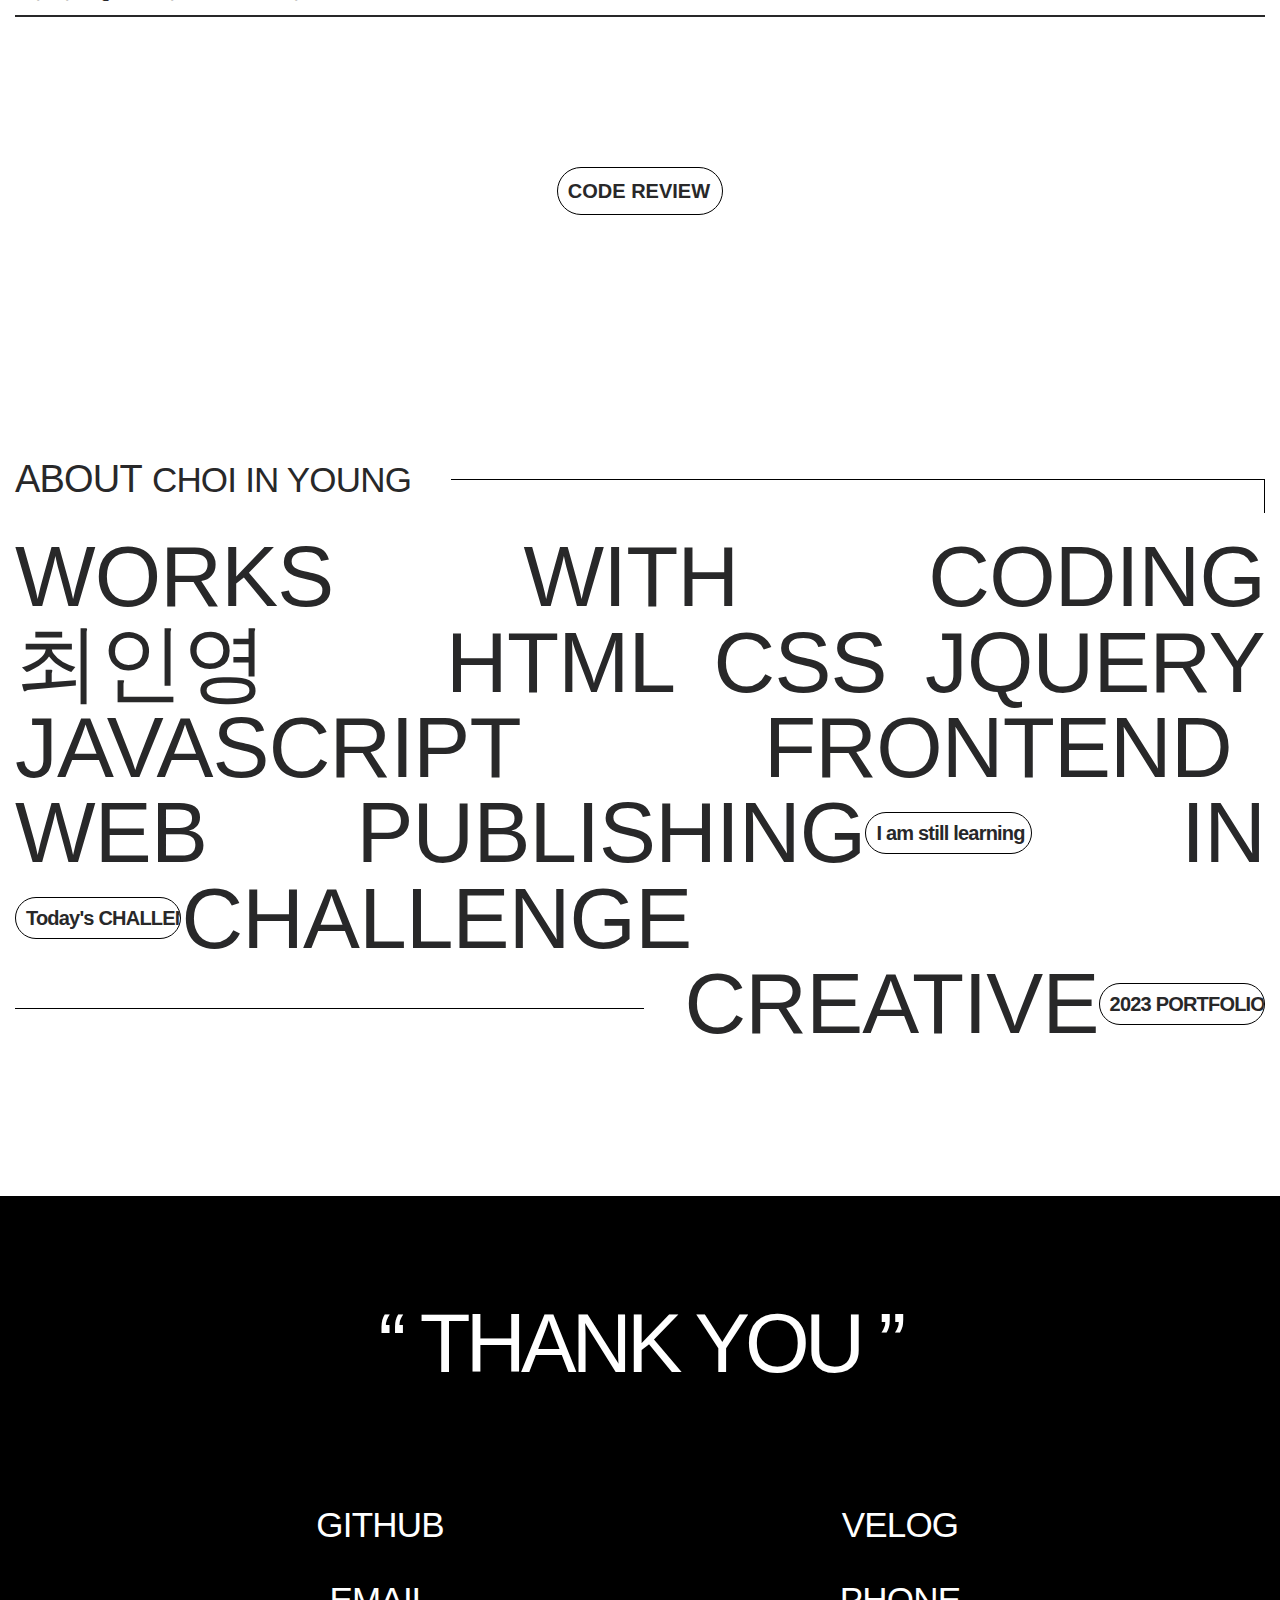
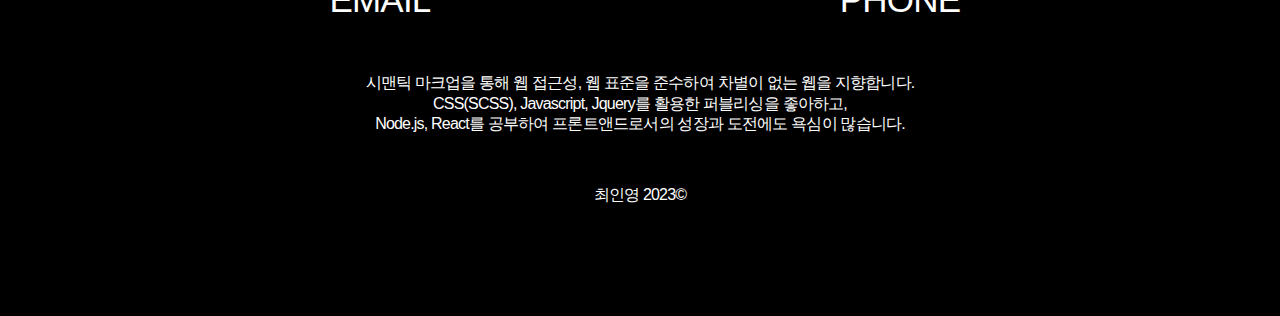
==== commit 80556adf: "230210" ====
--- a/index.html
+++ b/index.html
@@ -864,7 +864,7 @@
 
   </main>
 
-  <footer id="contact" class="footer">
+  <footer id="contact" class="footer" >
     <div class="inner">
       <div class="ft-tit-wrap">
         <h2 class="ft-tit02 pt-color">
@@ -875,16 +875,30 @@
       </div>
       <div class="ft-info-wrap">
         <div class="ft-soc">
-            <a href="https://github.com/EYE-WHY" target="_blank">GITHUB</a>
-            <a href="https://velog.io/@eyewhy" target="_blank">VELOG</a>
+            <div class="">
+                <a href="https://github.com/EYE-WHY" target="_blank">GITHUB</a>
+                <a href="https://velog.io/@eyewhy" target="_blank">VELOG</a>
+            </div>
+            <div class="">
+                <a href="mailto:eyewhy92@gmail.com" target="_blank">EMAIL</a>
+                <a href="tel:01043511211" target="_blank">PHONE</a>
+            </div>
         </div>
 
-        <div class="ft-links">ALL RIGHTS RESERVED 2023©</div>
         <div class="ft-idea">
-            시맨틱 마크업을 통해 웹 접근성, 웹 표준을 준수하여 차별이 없는 웹을 지향합니다.<br class="mini-br-none">
-            CSS(SCSS), Javascript, Jquery를 활용한 퍼블리싱을 좋아하고,<br class="mini-br-none">
-            Node.js, React를 공부하여 프론트앤드로서의 성장과 도전에도 욕심이 많습니다.
+
+            <span>
+                시맨틱 마크업을 통해 웹 접근성, 웹 표준을 준수하여 차별이 없는 웹을 지향합니다.<br class="mini-br-none">
+                CSS(SCSS), Javascript, Jquery를 활용한 퍼블리싱을 좋아하고,<br class="mini-br-none">
+                Node.js, React를 공부하여 프론트앤드로서의 성장과 도전에도 욕심이 많습니다.
+            </span>
+
+            <span class="copy">최인영 2023©</span>
         </div>
+        </div>
+
+        
+        
       </div>
       
     </div>
--- a/assets/css/style.css
+++ b/assets/css/style.css
@@ -6,9 +6,11 @@
 }
 
 /*반응형 화면 크기*/
+/*반응형, 브라우저 크기가 500px 이하일때*/
 /*반응형, 브라우저 크기가 767px 이하일때*/
 /*반응형, 브라우저 크기가 1023px 이하일때*/
 /*반응형, 브라우저 크기가 1024px 이하*/
+/*반응형, 브라우저 크기가 1300px 이하*/
 @font-face {
   font-family: "Neue Montreal";
   src: url("../font/NeueMontreal-Medium.eot");
@@ -348,11 +350,12 @@
 }
 .header .inner .btn-contact {
   font-size: 16px;
-  line-height: 24px;
+  line-height: 42px;
 }
 @media (max-width: 767px) {
   .header .inner .btn-contact {
     font-size: 12px;
+    line-height: 24px;
   }
 }
 .header .inner .logo {
@@ -401,7 +404,7 @@
 
 .footer {
   height: 80vh;
-  background: #ccc;
+  background: #000;
   color: #fff;
   display: -webkit-box;
   display: -ms-flexbox;
@@ -410,17 +413,30 @@
       -ms-flex-align: center;
           align-items: center;
   position: relative;
-}
-.black .footer {
-  background: #000;
+  /*   .black & {
+      background: #000;
+    } */
 }
 .footer .inner {
   text-align: center;
   width: calc(100% - 240px);
+  display: -webkit-box;
+  display: -ms-flexbox;
+  display: flex;
+  -webkit-box-orient: vertical;
+  -webkit-box-direction: normal;
+      -ms-flex-direction: column;
+          flex-direction: column;
+  row-gap: 120px;
 }
 @media (max-width: 1024px) {
   .footer .inner {
     width: calc(100% - 30px);
+  }
+}
+@media (max-width: 500px) {
+  .footer .inner {
+    row-gap: 50px;
   }
 }
 .footer .inner h2 {
@@ -437,50 +453,47 @@
   position: relative;
 }
 .footer .inner .ft-tit-wrap {
-  margin-bottom: 120px;
   font-size: 160px;
   line-height: 0.9;
   letter-spacing: -0.03em;
   text-transform: uppercase;
   z-index: 5;
 }
-@media (max-width: 1024px) {
-  .footer .inner .ft-tit-wrap {
-    margin-bottom: 0px;
-  }
-}
 .footer .inner .ft-info-wrap {
   display: -webkit-box;
   display: -ms-flexbox;
   display: flex;
+  -webkit-box-orient: vertical;
+  -webkit-box-direction: normal;
+      -ms-flex-direction: column;
+          flex-direction: column;
   -webkit-box-pack: justify;
       -ms-flex-pack: justify;
           justify-content: space-between;
   position: relative;
-}
-@media (max-width: 1024px) {
-  .footer .inner .ft-info-wrap {
-    -webkit-box-orient: vertical;
-    -webkit-box-direction: normal;
-        -ms-flex-direction: column;
-            flex-direction: column;
-    row-gap: 50px;
-  }
+  row-gap: 50px;
+  /* .ft-links {
+    @include desktop {
+      position: relative;
+      order: 2;
+    }
+  } */
 }
 .footer .inner .ft-info-wrap .ft-soc {
   font-size: 35px;
-  text-align: left;
-  display: -webkit-box;
-  display: -ms-flexbox;
-  display: flex;
-  gap: 100px;
-}
-@media (max-width: 1024px) {
+  display: -webkit-box;
+  display: -ms-flexbox;
+  display: flex;
+  -webkit-box-pack: justify;
+      -ms-flex-pack: justify;
+          justify-content: space-between;
+  -ms-flex-wrap: wrap;
+      flex-wrap: wrap;
+  text-align: center;
+  gap: 200px;
+}
+@media (max-width: 1300px) {
   .footer .inner .ft-info-wrap .ft-soc {
-    position: relative;
-    -webkit-box-ordinal-group: 2;
-        -ms-flex-order: 1;
-            order: 1;
     -webkit-box-orient: vertical;
     -webkit-box-direction: normal;
         -ms-flex-direction: column;
@@ -488,30 +501,73 @@
     -webkit-box-align: center;
         -ms-flex-align: center;
             align-items: center;
+    -webkit-box-pack: center;
+        -ms-flex-pack: center;
+            justify-content: center;
     gap: 30px;
   }
 }
+@media (max-width: 500px) {
+  .footer .inner .ft-info-wrap .ft-soc {
+    gap: 20px;
+  }
+}
+.footer .inner .ft-info-wrap .ft-soc div {
+  display: -webkit-box;
+  display: -ms-flexbox;
+  display: flex;
+  text-align: center;
+  gap: 200px;
+}
+@media (max-width: 1300px) {
+  .footer .inner .ft-info-wrap .ft-soc div {
+    gap: unset;
+    width: 100%;
+  }
+}
+@media (max-width: 500px) {
+  .footer .inner .ft-info-wrap .ft-soc div {
+    -webkit-box-orient: vertical;
+    -webkit-box-direction: normal;
+        -ms-flex-direction: column;
+            flex-direction: column;
+    gap: 20px;
+  }
+}
+.footer .inner .ft-info-wrap .ft-soc a {
+  display: block;
+}
+@media (max-width: 1300px) {
+  .footer .inner .ft-info-wrap .ft-soc a {
+    width: 50%;
+  }
+}
+@media (max-width: 500px) {
+  .footer .inner .ft-info-wrap .ft-soc a {
+    width: 100%;
+  }
+}
 .footer .inner .ft-info-wrap .ft-idea {
-  margin-top: 45px;
-  position: absolute;
-  left: 50%;
-  -webkit-transform: translateX(-50%);
-          transform: translateX(-50%);
-}
-@media (max-width: 1024px) {
+  display: -webkit-box;
+  display: -ms-flexbox;
+  display: flex;
+  -webkit-box-orient: vertical;
+  -webkit-box-direction: normal;
+      -ms-flex-direction: column;
+          flex-direction: column;
+  gap: 50px;
+}
+@media (max-width: 1300px) {
   .footer .inner .ft-info-wrap .ft-idea {
     position: relative;
-    -webkit-box-ordinal-group: 1;
-        -ms-flex-order: 0;
-            order: 0;
-  }
-}
-@media (max-width: 1024px) {
-  .footer .inner .ft-info-wrap .ft-links {
-    position: relative;
-    -webkit-box-ordinal-group: 3;
-        -ms-flex-order: 2;
-            order: 2;
+  }
+}
+@media (max-width: 500px) {
+  .footer {
+    height: 100vh;
+  }
+  .footer .mini-br-none {
+    display: none;
   }
 }
 
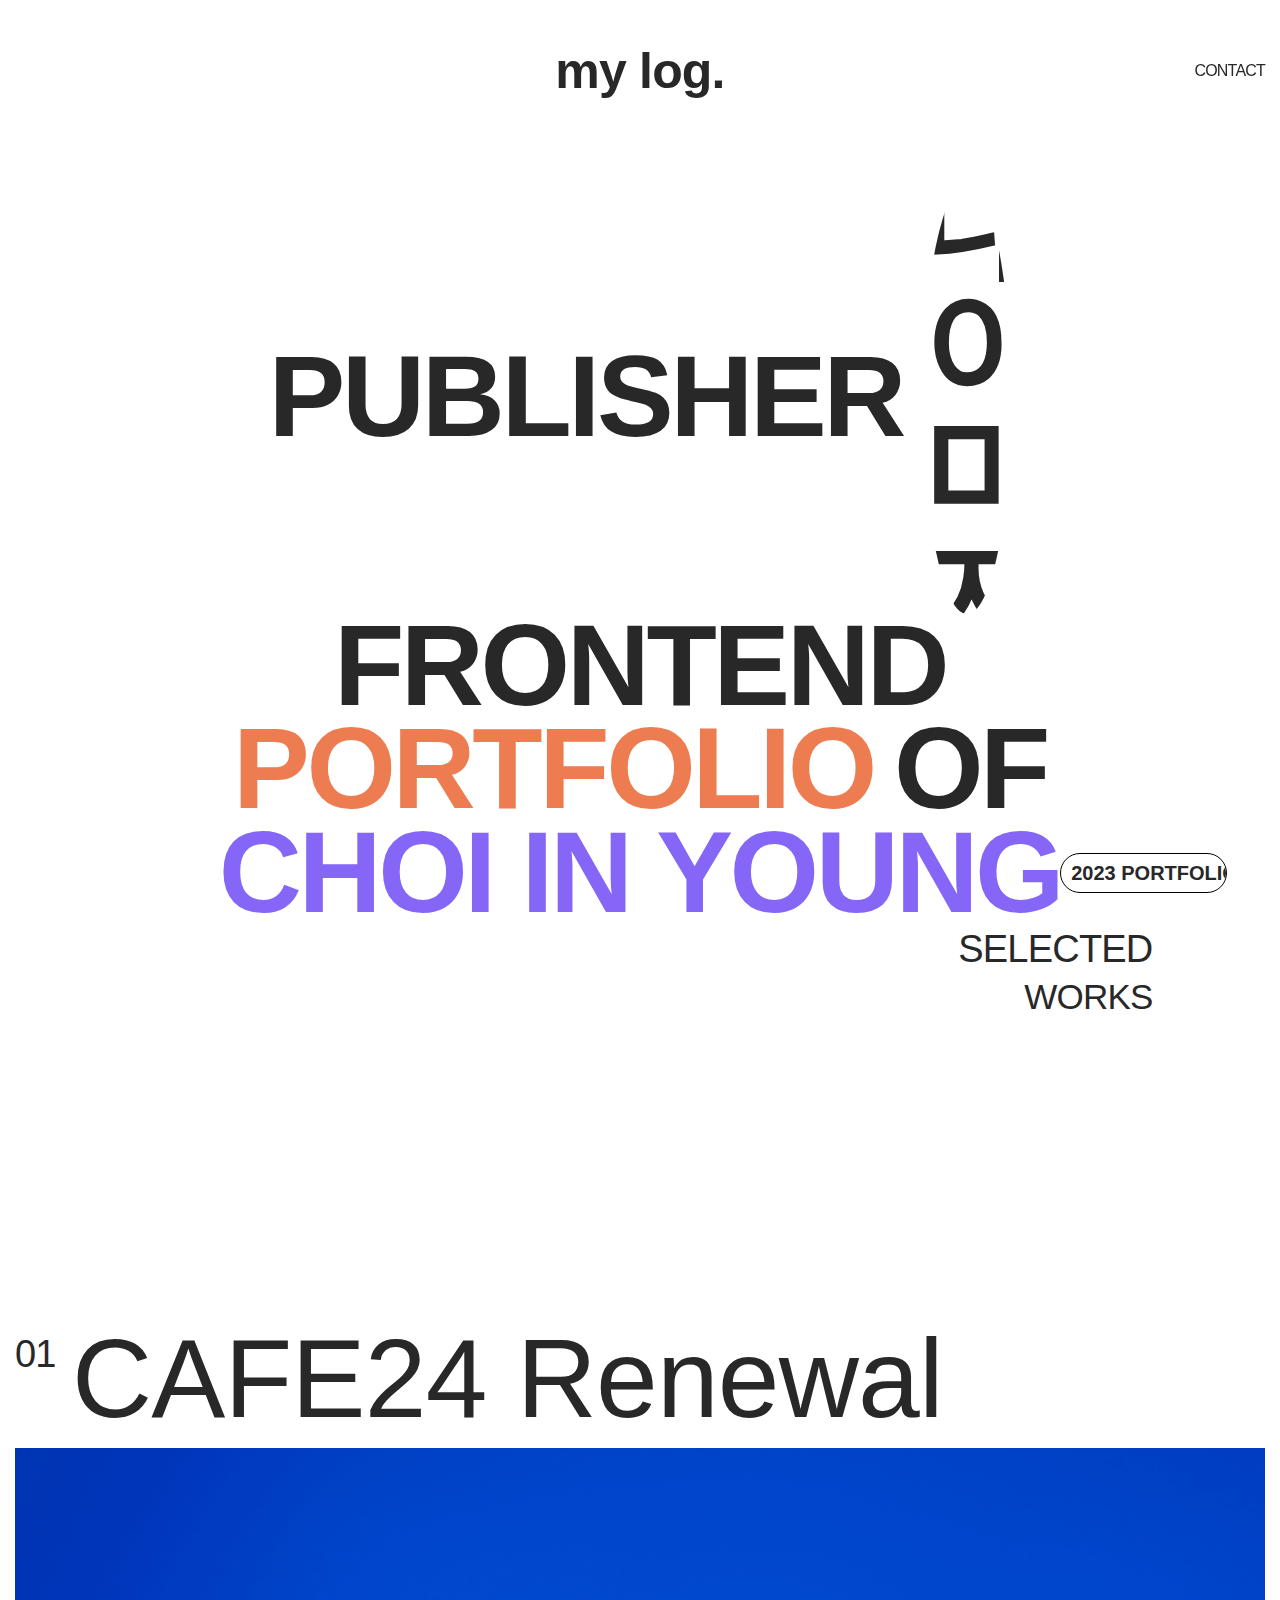
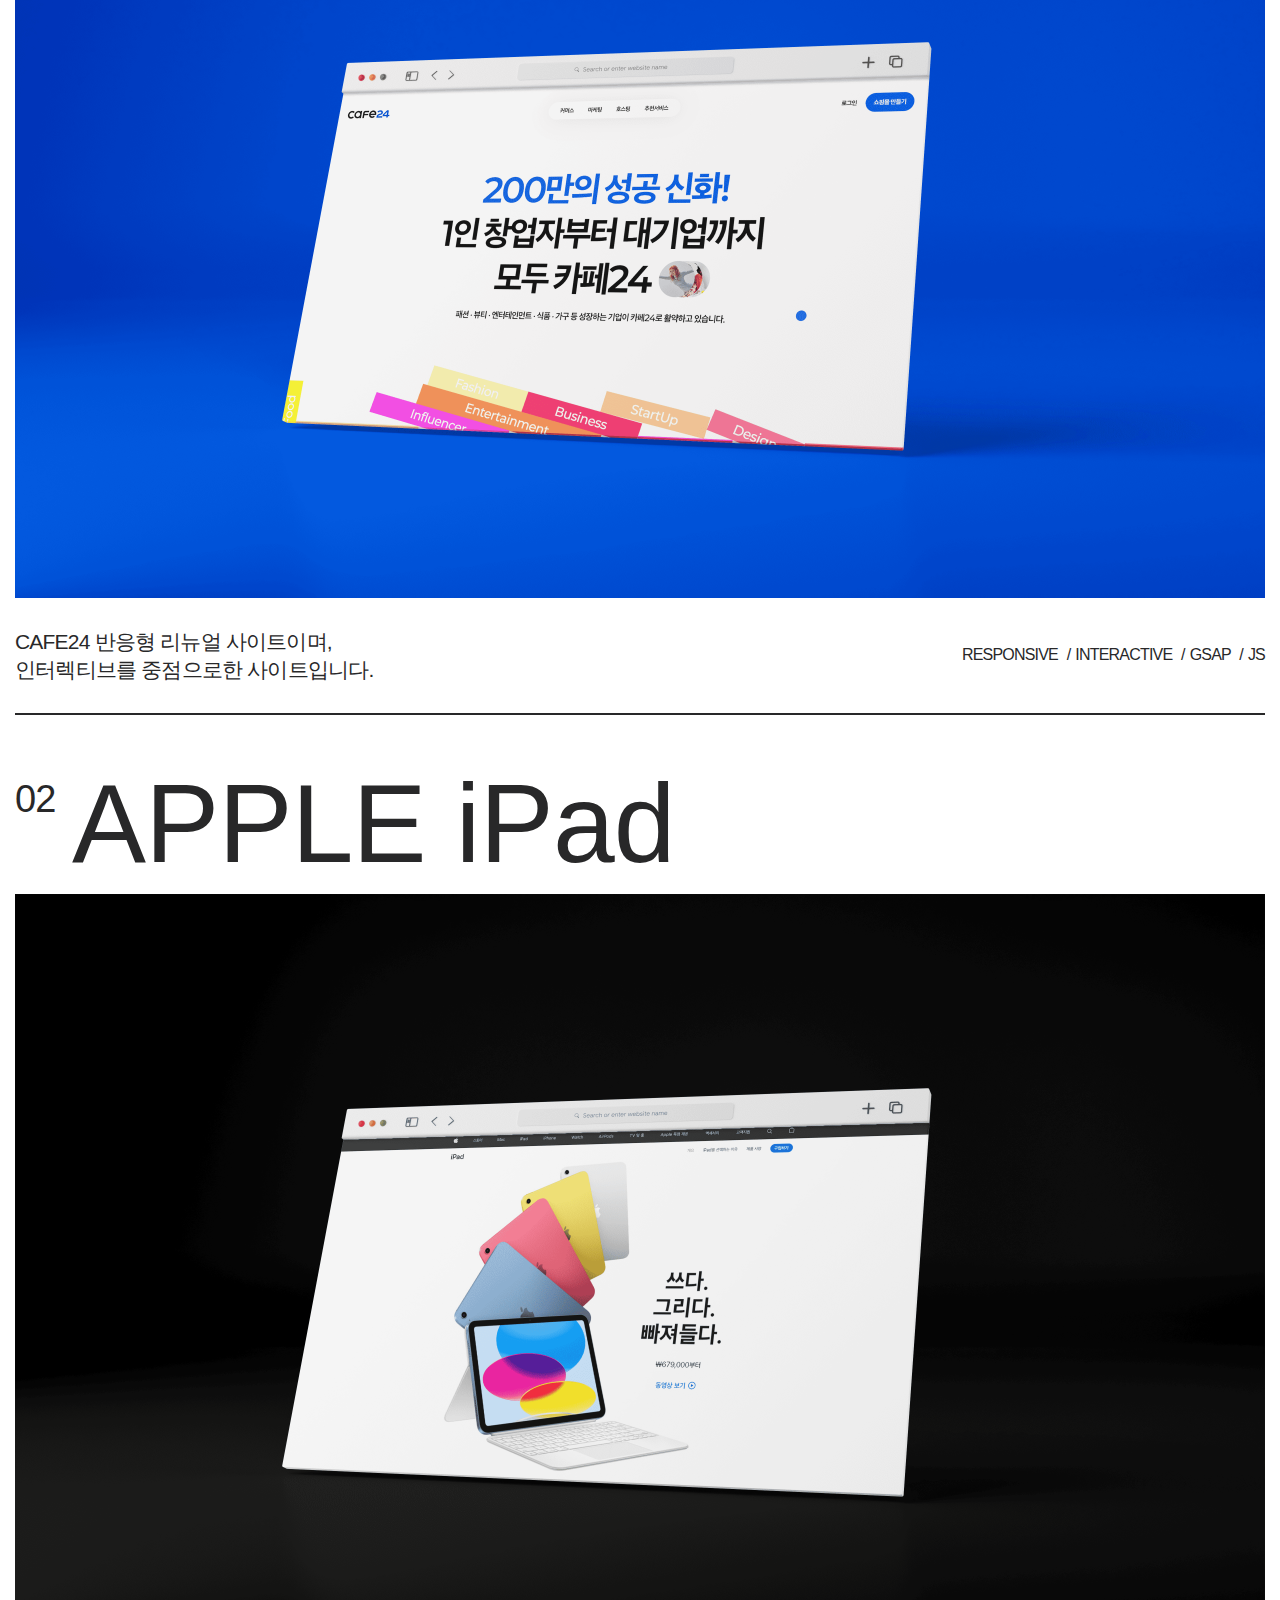
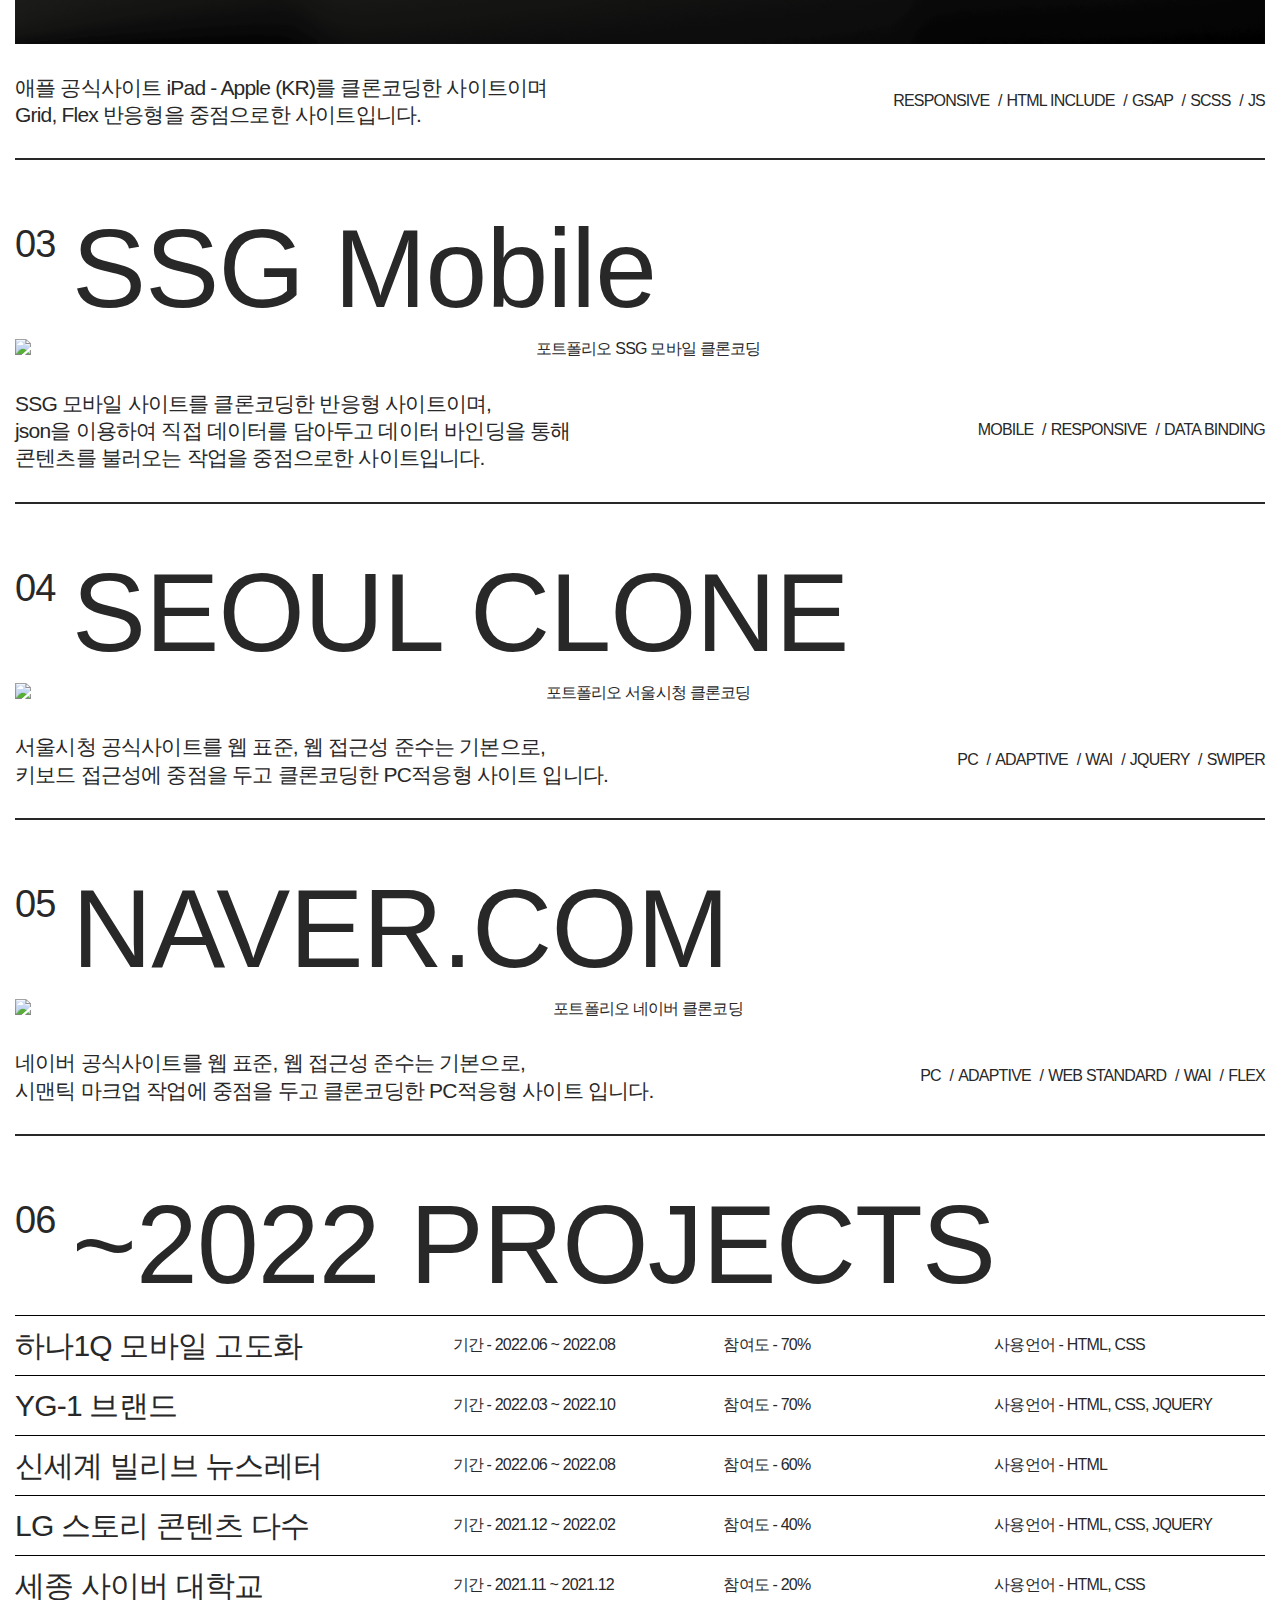
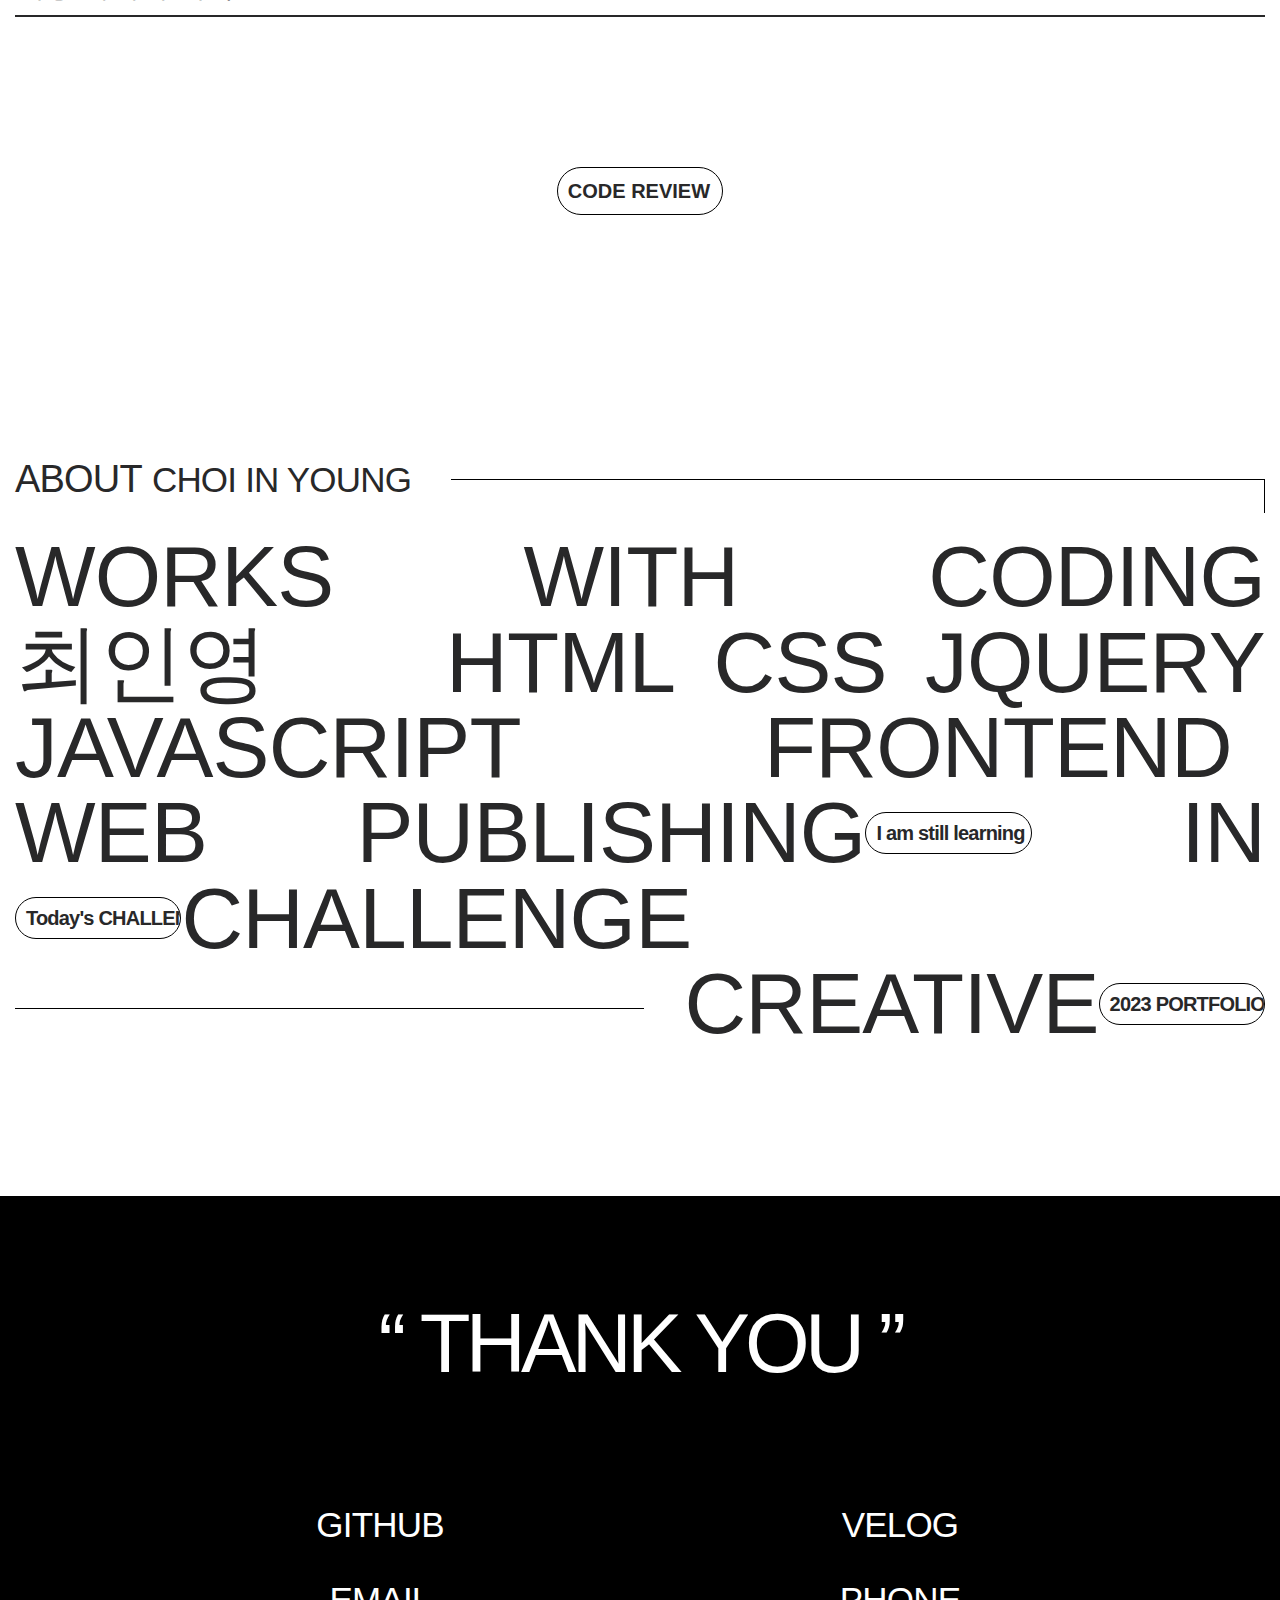
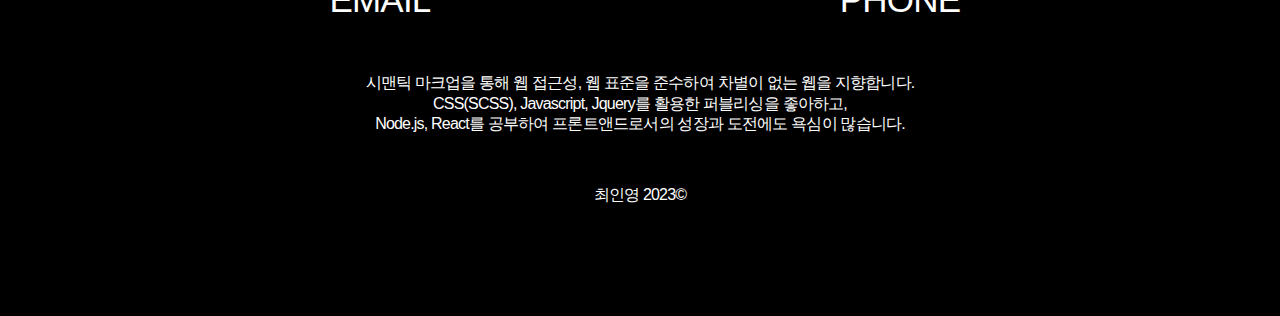
==== commit 1eff1fa6: "23.02.21 수정" ====
--- a/index.html
+++ b/index.html
@@ -1,918 +1,937 @@
 <!DOCTYPE html>
-<html lang="KR" >
+<html lang="KR">
+
 <head>
-  <meta charset="UTF-8">
-  <meta name="viewport" content="width=device-width, initial-scale=1.0">
-  <title>최인영 포트폴리오</title>
-  <!--style-->
-  <link rel="stylesheet" href="./assets/css/style.css">
-  <link rel="stylesheet" href="./assets/css/font.css">
+    <meta charset="UTF-8">
+    <meta name="viewport" content="width=device-width, initial-scale=1.0">
+    <title>최인영 포트폴리오</title>
+    <!--stylesheet-->
+    <link rel="stylesheet" href="./assets/css/style.css">
+    <link rel="stylesheet" href="./assets/css/font.css">
 </head>
+
 <body>
-<div class="overlay"></div>
-<div class="wrapper">
-  <header class="header">
-      <div class="inner">
-        <a href="" class="btn-menu"></a>
-        <h1 class="logo">
-          <a href="">my log.</a>
-        </h1>
-        <a href="#contact" class="btn-contact">CONTACT</a>
-      </div>
-  </header>
-
-  <main class="container">
-
-    <!--visual start-->
-    <section class="sc-visual">
-
-      <h2 class="blind">PUBLISHER & FRONTEND PORTFOLIO OF CHOI IN YOUNG</h2>
-
-      <div class="inner" aria-hidden="true">
-        <p class="visual-txt"><span>PUBLISHER</span> <span class="rotate-img word"><img src="./assets/images/profile.jpg" alt="내 이미지"></span></p>
-        <p class="visual-txt"><span >FRONTEND</span></p>
-        <p class="visual-txt"><span class="point-color">Portfolio</span> <span class="word"> of</span></p>
-        <p class="visual-txt"><i class="myname">Choi In Young</i> 
-          <a href="https://velog.io/@eyewhy" target="_blank" class="slider">
-                <span class="slider-list">
-                    <sub>
-                        2023 PORTFOLIO
-                    </sub>
-                    <sub>
-                        2023 PORTFOLIO
-                    </sub>
-                    <sub>
-                        2023 PORTFOLIO
-                    </sub>
-                    <sub>
-                        2023 PORTFOLIO
-                    </sub>
-                    <sub>
-                        2023 PORTFOLIO
-                    </sub>
-                    <sub>
-                        2023 PORTFOLIO
-                    </sub>
-                    
-                </span>
-                <span class="slider-list">
-                    <sub>
-                        2023 PORTFOLIO
-                    </sub>
-                    <sub>
-                        2023 PORTFOLIO
-                    </sub>
-                    <sub>
-                        2023 PORTFOLIO
-                    </sub>
-                    <sub>
-                        2023 PORTFOLIO
-                    </sub>
-                    <sub>
-                        2023 PORTFOLIO
-                    </sub>
-                    <sub>
-                        2023 PORTFOLIO
-                    </sub>
-                    
-                </span>
-          </a>
-        </p>
-      </div>
-
-    </section>
-    <!--//visual start-->
-
-
-    <!--works start-->
-    <section class="sc-works" >
-      <div class="inner">
-        <h2 class="tit">
-          <strong class="pt01">SELECTED</strong>
-          WORKS
-          <div class="works-line"></div>
-        </h2>
-        
-        <ul class="works-list">
-          <li class="works-item">
-            <a href="./cafe24/index.html" target="_blank">
-                <div class="works-tit-wrap">
-                    <h3>CAFE24 <span>Renewal</span></h3>
+    <div class="overlay-wrap">
+        <div class="overlay"></div>
+        <div class="overlay"></div>
+    </div>
+    <div class="wrapper">
+        <header class="header">
+            <div class="inner">
+                <a href="" class="btn-menu"></a>
+                <h1 class="logo">
+                    <a href="">my log.</a>
+                </h1>
+                <a href="#contact" class="btn-contact">CONTACT</a>
+            </div>
+        </header>
+
+        <main class="container">
+
+            <!--visual start-->
+            <section class="sc-visual">
+
+                <h2 class="blind">PUBLISHER & FRONTEND PORTFOLIO OF CHOI IN YOUNG</h2>
+
+                <div class="inner" aria-hidden="true">
+                    <p class="visual-txt"><span>PUBLISHER</span> <span class="rotate-img word"><img
+                                src="./assets/images/profile.jpg" alt="내 이미지"></span></p>
+                    <p class="visual-txt"><span>FRONTEND</span></p>
+                    <p class="visual-txt"><span class="point-color">Portfolio</span> <span class="word"> of</span></p>
+                    <p class="visual-txt"><i class="myname">Choi In Young</i>
+                        <a href="https://velog.io/@eyewhy" target="_blank" class="slider">
+                            <span class="slider-list">
+                                <sub>
+                                    2023 PORTFOLIO
+                                </sub>
+                                <sub>
+                                    2023 PORTFOLIO
+                                </sub>
+                                <sub>
+                                    2023 PORTFOLIO
+                                </sub>
+                                <sub>
+                                    2023 PORTFOLIO
+                                </sub>
+                                <sub>
+                                    2023 PORTFOLIO
+                                </sub>
+                                <sub>
+                                    2023 PORTFOLIO
+                                </sub>
+
+                            </span>
+                            <span class="slider-list">
+                                <sub>
+                                    2023 PORTFOLIO
+                                </sub>
+                                <sub>
+                                    2023 PORTFOLIO
+                                </sub>
+                                <sub>
+                                    2023 PORTFOLIO
+                                </sub>
+                                <sub>
+                                    2023 PORTFOLIO
+                                </sub>
+                                <sub>
+                                    2023 PORTFOLIO
+                                </sub>
+                                <sub>
+                                    2023 PORTFOLIO
+                                </sub>
+
+                            </span>
+                        </a>
+                    </p>
                 </div>
-                <div class="works-thumb-wrap">
-                    <img src="./assets/images/portfolio01.png" alt="포트폴리오 카페24 리뉴얼">
-                    <div class="slider">
-                    <ul class="slider-list">
-                        <li>
-                            View case
+
+            </section>
+            <!--//visual start-->
+
+
+            <!--works start-->
+            <section class="sc-works">
+                <div class="inner">
+                    <h2 class="tit">
+                        <strong class="pt01">SELECTED</strong>
+                        WORKS
+                        <div class="works-line"></div>
+                    </h2>
+
+                    <ul class="works-list">
+                        <li class="works-item">
+                            <a href="./cafe24/index.html" target="_blank">
+                                <div class="works-tit-wrap">
+                                    <h3>CAFE24 <span>Renewal</span></h3>
+                                </div>
+                                <div class="works-thumb-wrap">
+                                    <img src="./assets/images/portfolio01.png" alt="포트폴리오 카페24 리뉴얼">
+                                    <div class="slider">
+                                        <ul class="slider-list">
+                                            <li>
+                                                View case
+                                            </li>
+                                            <li>
+                                                View case
+                                            </li>
+                                            <li>
+                                                View case
+                                            </li>
+                                            <li>
+                                                View case
+                                            </li>
+                                            <li>
+                                                View case
+                                            </li>
+                                            <li>
+                                                View case
+                                            </li>
+                                            <li>
+                                                View case
+                                            </li>
+                                            <li>
+                                                View case
+                                            </li>
+                                            <li>
+                                                View case
+                                            </li>
+                                            <li>
+                                                View case
+                                            </li>
+                                            <li>
+                                                View case
+                                            </li>
+                                            <li>
+                                                View case
+                                            </li>
+                                        </ul>
+                                        <ul class="slider-list">
+                                            <li>
+                                                View case
+                                            </li>
+                                            <li>
+                                                View case
+                                            </li>
+                                            <li>
+                                                View case
+                                            </li>
+                                            <li>
+                                                View case
+                                            </li>
+                                            <li>
+                                                View case
+                                            </li>
+                                            <li>
+                                                View case
+                                            </li>
+                                            <li>
+                                                View case
+                                            </li>
+                                            <li>
+                                                View case
+                                            </li>
+                                            <li>
+                                                View case
+                                            </li>
+                                            <li>
+                                                View case
+                                            </li>
+                                            <li>
+                                                View case
+                                            </li>
+                                            <li>
+                                                View case
+                                            </li>
+                                        </ul>
+                                    </div>
+                                </div>
+                                <div class="works-info-wrap">
+                                    <strong class="works-info-tit">CAFE24 반응형 리뉴얼 사이트이며,<br class="works-tit-br"> 인터렉티브를
+                                        중점으로한 사이트입니다.</strong>
+                                    <p class="works-info-highlights">
+                                        <span>RESPONSIVE</span>
+                                        <span>INTERACTIVE</span>
+                                        <span>GSAP</span>
+                                        <span>JS</span>
+                                    </p>
+                                </div>
+                            </a>
                         </li>
-                        <li>
-                            View case
+                        <li class="works-item">
+                            <a href="./apple/index.html" target="_blank">
+                                <div class="works-tit-wrap">
+                                    <h3>APPLE <span>iPad</span></h3>
+                                </div>
+                                <div class="works-thumb-wrap">
+                                    <img src="./assets/images/portfolio02.png" alt="포트폴리오 아이패드 클론코딩">
+                                    <div class="slider">
+                                        <ul class="slider-list">
+                                            <li>
+                                                View case
+                                            </li>
+                                            <li>
+                                                View case
+                                            </li>
+                                            <li>
+                                                View case
+                                            </li>
+                                            <li>
+                                                View case
+                                            </li>
+                                            <li>
+                                                View case
+                                            </li>
+                                            <li>
+                                                View case
+                                            </li>
+                                            <li>
+                                                View case
+                                            </li>
+                                            <li>
+                                                View case
+                                            </li>
+                                            <li>
+                                                View case
+                                            </li>
+                                            <li>
+                                                View case
+                                            </li>
+                                            <li>
+                                                View case
+                                            </li>
+                                            <li>
+                                                View case
+                                            </li>
+                                        </ul>
+                                        <ul class="slider-list">
+                                            <li>
+                                                View case
+                                            </li>
+                                            <li>
+                                                View case
+                                            </li>
+                                            <li>
+                                                View case
+                                            </li>
+                                            <li>
+                                                View case
+                                            </li>
+                                            <li>
+                                                View case
+                                            </li>
+                                            <li>
+                                                View case
+                                            </li>
+                                            <li>
+                                                View case
+                                            </li>
+                                            <li>
+                                                View case
+                                            </li>
+                                            <li>
+                                                View case
+                                            </li>
+                                            <li>
+                                                View case
+                                            </li>
+                                            <li>
+                                                View case
+                                            </li>
+                                            <li>
+                                                View case
+                                            </li>
+                                        </ul>
+                                    </div>
+                                </div>
+                                <div class="works-info-wrap">
+                                    <strong class="works-info-tit">애플 공식사이트 iPad - Apple (KR)를 클론코딩한 사이트이며<br
+                                            class="works-tit-br"> Grid, Flex 반응형을 중점으로한 사이트입니다.</strong>
+                                    <p class="works-info-highlights">
+                                        <span>RESPONSIVE</span>
+                                        <span>HTML INCLUDE</span>
+                                        <span>GSAP</span>
+                                        <span>SCSS</span>
+                                        <span>JS</span>
+                                    </p>
+                                </div>
+                            </a>
                         </li>
-                        <li>
-                            View case
+                        <li class="works-item">
+                            <a href="./ssg/index.html" target="_blank">
+                                <div class="works-tit-wrap">
+                                    <h3>SSG Mobile</h3>
+                                </div>
+                                <div class="works-thumb-wrap">
+                                    <img src="./assets/images/portfolio03.png" alt="포트폴리오 SSG 모바일 클론코딩">
+                                    <div class="slider">
+                                        <ul class="slider-list">
+                                            <li>
+                                                View case
+                                            </li>
+                                            <li>
+                                                View case
+                                            </li>
+                                            <li>
+                                                View case
+                                            </li>
+                                            <li>
+                                                View case
+                                            </li>
+                                            <li>
+                                                View case
+                                            </li>
+                                            <li>
+                                                View case
+                                            </li>
+                                            <li>
+                                                View case
+                                            </li>
+                                            <li>
+                                                View case
+                                            </li>
+                                            <li>
+                                                View case
+                                            </li>
+                                            <li>
+                                                View case
+                                            </li>
+                                            <li>
+                                                View case
+                                            </li>
+                                            <li>
+                                                View case
+                                            </li>
+                                        </ul>
+                                        <ul class="slider-list">
+                                            <li>
+                                                View case
+                                            </li>
+                                            <li>
+                                                View case
+                                            </li>
+                                            <li>
+                                                View case
+                                            </li>
+                                            <li>
+                                                View case
+                                            </li>
+                                            <li>
+                                                View case
+                                            </li>
+                                            <li>
+                                                View case
+                                            </li>
+                                            <li>
+                                                View case
+                                            </li>
+                                            <li>
+                                                View case
+                                            </li>
+                                            <li>
+                                                View case
+                                            </li>
+                                            <li>
+                                                View case
+                                            </li>
+                                            <li>
+                                                View case
+                                            </li>
+                                            <li>
+                                                View case
+                                            </li>
+                                        </ul>
+                                    </div>
+                                </div>
+                            </a>
+                            <div class="works-info-wrap">
+                                <strong class="works-info-tit">SSG 모바일 사이트를 클론코딩한 반응형 사이트이며,<br class="works-tit-br">
+                                    json을 이용하여 직접 데이터를 담아두고 데이터 바인딩을 통해<br class="works-tit-br"> 콘텐츠를 불러오는 작업을 중점으로한
+                                    사이트입니다.</strong>
+                                <p class="works-info-highlights">
+                                    <span>MOBILE</span>
+                                    <span>RESPONSIVE</span>
+                                    <span>DATA BINDING</span>
+                                </p>
+                            </div>
+
                         </li>
-                        <li>
-                            View case
+                        <li class="works-item">
+                            <a href="./seoul/index.html" target="_blank">
+                                <div class="works-tit-wrap">
+                                    <h3>SEOUL CLONE</h3>
+                                </div>
+                                <div class="works-thumb-wrap">
+                                    <img src="./assets/images/portfolio05.png" alt="포트폴리오 서울시청 클론코딩">
+                                    <div class="slider">
+                                        <ul class="slider-list">
+                                            <li>
+                                                View case
+                                            </li>
+                                            <li>
+                                                View case
+                                            </li>
+                                            <li>
+                                                View case
+                                            </li>
+                                            <li>
+                                                View case
+                                            </li>
+                                            <li>
+                                                View case
+                                            </li>
+                                            <li>
+                                                View case
+                                            </li>
+                                            <li>
+                                                View case
+                                            </li>
+                                            <li>
+                                                View case
+                                            </li>
+                                            <li>
+                                                View case
+                                            </li>
+                                            <li>
+                                                View case
+                                            </li>
+                                            <li>
+                                                View case
+                                            </li>
+                                            <li>
+                                                View case
+                                            </li>
+                                        </ul>
+                                        <ul class="slider-list">
+                                            <li>
+                                                View case
+                                            </li>
+                                            <li>
+                                                View case
+                                            </li>
+                                            <li>
+                                                View case
+                                            </li>
+                                            <li>
+                                                View case
+                                            </li>
+                                            <li>
+                                                View case
+                                            </li>
+                                            <li>
+                                                View case
+                                            </li>
+                                            <li>
+                                                View case
+                                            </li>
+                                            <li>
+                                                View case
+                                            </li>
+                                            <li>
+                                                View case
+                                            </li>
+                                            <li>
+                                                View case
+                                            </li>
+                                            <li>
+                                                View case
+                                            </li>
+                                            <li>
+                                                View case
+                                            </li>
+                                        </ul>
+                                    </div>
+                                </div>
+                                <div class="works-info-wrap">
+                                    <strong class="works-info-tit">서울시청 공식사이트를 웹 표준, 웹 접근성 준수는 기본으로,<br
+                                            class="works-tit-br"> 키보드 접근성에 중점을 두고 클론코딩한 PC적응형 사이트 입니다.</strong>
+                                    <p class="works-info-highlights">
+                                        <span>PC</span>
+                                        <span>ADAPTIVE</span>
+                                        <span>WAI</span>
+                                        <span>JQUERY</span>
+                                        <span>SWIPER</span>
+                                    </p>
+                                </div>
+                            </a>
                         </li>
-                        <li>
-                            View case
+                        <li class="works-item">
+                            <a href="./naver/index.html" target="_blank">
+                                <div class="works-tit-wrap">
+                                    <h3>NAVER.COM</h3>
+                                </div>
+                                <div class="works-thumb-wrap">
+                                    <img src="./assets/images/portfolio06.png" alt="포트폴리오 네이버 클론코딩">
+                                    <div class="slider">
+                                        <ul class="slider-list">
+                                            <li>
+                                                View case
+                                            </li>
+                                            <li>
+                                                View case
+                                            </li>
+                                            <li>
+                                                View case
+                                            </li>
+                                            <li>
+                                                View case
+                                            </li>
+                                            <li>
+                                                View case
+                                            </li>
+                                            <li>
+                                                View case
+                                            </li>
+                                            <li>
+                                                View case
+                                            </li>
+                                            <li>
+                                                View case
+                                            </li>
+                                            <li>
+                                                View case
+                                            </li>
+                                            <li>
+                                                View case
+                                            </li>
+                                            <li>
+                                                View case
+                                            </li>
+                                            <li>
+                                                View case
+                                            </li>
+                                        </ul>
+                                        <ul class="slider-list">
+                                            <li>
+                                                View case
+                                            </li>
+                                            <li>
+                                                View case
+                                            </li>
+                                            <li>
+                                                View case
+                                            </li>
+                                            <li>
+                                                View case
+                                            </li>
+                                            <li>
+                                                View case
+                                            </li>
+                                            <li>
+                                                View case
+                                            </li>
+                                            <li>
+                                                View case
+                                            </li>
+                                            <li>
+                                                View case
+                                            </li>
+                                            <li>
+                                                View case
+                                            </li>
+                                            <li>
+                                                View case
+                                            </li>
+                                            <li>
+                                                View case
+                                            </li>
+                                            <li>
+                                                View case
+                                            </li>
+                                        </ul>
+                                    </div>
+                                </div>
+                                <div class="works-info-wrap">
+                                    <strong class="works-info-tit">네이버 공식사이트를 웹 표준, 웹 접근성 준수는 기본으로,<br
+                                            class="works-tit-br"> 시맨틱 마크업 작업에 중점을 두고 클론코딩한 PC적응형 사이트 입니다.</strong>
+                                    <p class="works-info-highlights">
+                                        <span>PC</span>
+                                        <span>ADAPTIVE</span>
+                                        <span>WEB STANDARD</span>
+                                        <span>WAI</span>
+                                        <span>FLEX</span>
+                                    </p>
+                                </div>
+                            </a>
                         </li>
-                        <li>
-                            View case
+
+                        <li class="works-item career">
+                            <a href="https://velog.io/@eyewhy/230111" target="_blank">
+                                <div class="works-tit-wrap">
+                                    <h3>~2022 PROJECTS</h3>
+                                </div>
+                            </a>
+                            <ul class="sub-item">
+                                <li>
+                                    <a href="https://play.google.com/store/apps/details?id=com.kebhana.hanapush&hl=ko&gl=US&pli=1"
+                                        target="_blank">
+                                        <strong>하나1Q 모바일 고도화</strong>
+                                        <div class="sub-info">
+                                            <p>기간 - 2022.06 ~ 2022.08</p>
+                                            <p>참여도 - 70%</p>
+                                            <p>사용언어 - HTML, CSS</p>
+                                        </div>
+                                    </a>
+                                </li>
+                                <li>
+                                    <a href="http://brand.yg1.kr/en/index.do" target="_blank">
+                                        <strong>YG-1 브랜드</strong>
+                                        <div class="sub-info">
+                                            <p>기간 - 2022.03 ~ 2022.10</p>
+                                            <p>참여도 - 70%</p>
+                                            <p>사용언어 - HTML, CSS, JQUERY</p>
+                                        </div>
+                                    </a>
+                                </li>
+                                <li>
+                                    <a href="">
+                                        <strong>신세계 빌리브 뉴스레터</strong>
+                                        <div class="sub-info">
+                                            <p>기간 - 2022.06 ~ 2022.08</p>
+                                            <p>참여도 - 60%</p>
+                                            <p>사용언어 - HTML</p>
+                                        </div>
+                                    </a>
+                                </li>
+                                <li>
+                                    <a href="https://www.lge.co.kr/story/hands-on-reviews/blp1-insta-reviews"
+                                        target="_blank">
+                                        <strong>LG 스토리 콘텐츠 다수</strong>
+                                        <div class="sub-info">
+                                            <p>기간 - 2021.12 ~ 2022.02</p>
+                                            <p>참여도 - 40%</p>
+                                            <p>사용언어 - HTML, CSS, JQUERY</p>
+                                        </div>
+                                    </a>
+                                </li>
+                                <li>
+                                    <a href="https://home.sjcu.ac.kr/ko/index.do" target="_blank">
+                                        <strong>세종 사이버 대학교</strong>
+                                        <div class="sub-info">
+                                            <p>기간 - 2021.11 ~ 2021.12</p>
+                                            <p>참여도 - 20%</p>
+                                            <p>사용언어 - HTML, CSS</p>
+                                        </div>
+                                    </a>
+                                </li>
+                            </ul>
                         </li>
-                        <li>
-                            View case
-                        </li>
-                        <li>
-                            View case
-                        </li>
-                        <li>
-                            View case
-                        </li>
-                        <li>
-                            View case
-                        </li>
-                        <li>
-                            View case
-                        </li>
-                        <li>
-                            View case
-                        </li>
+
+
                     </ul>
-                    <ul class="slider-list">
-                        <li>
-                            View case
-                        </li>
-                        <li>
-                            View case
-                        </li>
-                        <li>
-                            View case
-                        </li>
-                        <li>
-                            View case
-                        </li>
-                        <li>
-                            View case
-                        </li>
-                        <li>
-                            View case
-                        </li>
-                        <li>
-                            View case
-                        </li>
-                        <li>
-                            View case
-                        </li>
-                        <li>
-                            View case
-                        </li>
-                        <li>
-                            View case
-                        </li>
-                        <li>
-                            View case
-                        </li>
-                        <li>
-                            View case
-                        </li>
-                    </ul>
+                </div>
+                <a href="https://velog.io/@eyewhy?tag=portfolio" target="_blank" class="slider">
+                    <span class="slider-list">
+                        <sub>
+                            CODE REVIEW
+                        </sub>
+                        <sub>
+                            CODE REVIEW
+                        </sub>
+                        <sub>
+                            CODE REVIEW
+                        </sub>
+                        <sub>
+                            CODE REVIEW
+                        </sub>
+                        <sub>
+                            CODE REVIEW
+                        </sub>
+                        <sub>
+                            CODE REVIEW
+                        </sub>
+
+                    </span>
+                    <span class="slider-list">
+                        <sub>
+                            CODE REVIEW
+                        </sub>
+                        <sub>
+                            CODE REVIEW
+                        </sub>
+                        <sub>
+                            CODE REVIEW
+                        </sub>
+                        <sub>
+                            CODE REVIEW
+                        </sub>
+                        <sub>
+                            CODE REVIEW
+                        </sub>
+                        <sub>
+                            CODE REVIEW
+                        </sub>
+
+                    </span>
+                </a>
+            </section>
+            <!--//works start-->
+
+
+
+            <!--about start-->
+            <section class="sc-about" data-background="black">
+                <div class="inner">
+                    <h2 class="tit">
+                        <strong class="pt01">ABOUT</strong>
+                        CHOI IN YOUNG
+                    </h2>
+                    <div class="about-wrap">
+                        <div class="about-txt txt01">
+                            <span>WORKS</span>
+                            <span>WITH</span>
+                            <span>CODING</span>
+                        </div>
+                        <div class="about-txt txt02">
+                            <span class="name">최인영</span>
+                            <span class="m-right">HTML</span>
+                            <span>CSS</span>
+                            <span class="m-right">JQUERY</span>
+                        </div>
+                        <div class="about-txt txt03">
+                            <span class="m-left">JAVASCRIPT</span>
+                            <span class="m-right">FRONTEND</span>
+                        </div>
+                        <div class="about-txt txt04">
+                            <span>WEB</span>
+                            <div class="color-wrap">
+                                <span class="change-bg">PUBLISHING</span>
+                                <a class="slider">
+                                    <span class="slider-list">
+                                        <sub>
+                                            I am still learning
+                                        </sub>
+                                        <sub>
+                                            I am still learning
+                                        </sub>
+                                        <sub>
+                                            I am still learning
+                                        </sub>
+                                        <sub>
+                                            I am still learning
+                                        </sub>
+                                        <sub>
+                                            I am still learning
+                                        </sub>
+                                        <sub>
+                                            I am still learning
+                                        </sub>
+
+                                    </span>
+                                    <span class="slider-list">
+                                        <sub>
+                                            I am still learning
+                                        </sub>
+                                        <sub>
+                                            I am still learning
+                                        </sub>
+                                        <sub>
+                                            I am still learning
+                                        </sub>
+                                        <sub>
+                                            I am still learning
+                                        </sub>
+                                        <sub>
+                                            I am still learning
+                                        </sub>
+                                        <sub>
+                                            I am still learning
+                                        </sub>
+
+                                    </span>
+                                </a>
+                            </div>
+                            <span class="m-full">IN</span>
+                        </div>
+                        <div class="about-txt txt05">
+                            <div class="color-wrap">
+                                <a class="slider">
+                                    <span class="slider-list">
+                                        <sub>
+                                            Today's CHALLENGE for Tommorrow's GLORY
+                                        </sub>
+                                        <sub>
+                                            Today's CHALLENGE for Tommorrow's GLORY
+                                        </sub>
+                                        <sub>
+                                            Today's CHALLENGE for Tommorrow's GLORY
+                                        </sub>
+                                        <sub>
+                                            Today's CHALLENGE for Tommorrow's GLORY
+                                        </sub>
+                                        <sub>
+                                            Today's CHALLENGE for Tommorrow's GLORY
+                                        </sub>
+                                        <sub>
+                                            Today's CHALLENGE for Tommorrow's GLORY
+                                        </sub>
+                                    </span>
+                                    <span class="slider-list">
+                                        <sub>
+                                            Today's CHALLENGE for Tommorrow's GLORY
+                                        </sub>
+                                        <sub>
+                                            Today's CHALLENGE for Tommorrow's GLORY
+                                        </sub>
+                                        <sub>
+                                            Today's CHALLENGE for Tommorrow's GLORY
+                                        </sub>
+                                        <sub>
+                                            Today's CHALLENGE for Tommorrow's GLORY
+                                        </sub>
+                                        <sub>
+                                            Today's CHALLENGE for Tommorrow's GLORY
+                                        </sub>
+                                        <sub>
+                                            Today's CHALLENGE for Tommorrow's GLORY
+                                        </sub>
+                                    </span>
+                                </a>
+                                <span class="change-bg" data-target=".front">CHALLENGE</span>
+                            </div>
+                        </div>
+                        <div class="about-txt txt06">
+                            <div class="color-wrap">
+                                <span class="change-bg" data-target=".back">CREATIVE</span>
+                                <a class="slider">
+                                    <span class="slider-list">
+                                        <sub>
+                                            2023 PORTFOLIO
+                                        </sub>
+                                        <sub>
+                                            2023 PORTFOLIO
+                                        </sub>
+                                        <sub>
+                                            2023 PORTFOLIO
+                                        </sub>
+                                        <sub>
+                                            2023 PORTFOLIO
+                                        </sub>
+                                        <sub>
+                                            2023 PORTFOLIO
+                                        </sub>
+                                        <sub>
+                                            2023 PORTFOLIO
+                                        </sub>
+
+                                    </span>
+                                    <span class="slider-list">
+                                        <sub>
+                                            2023 PORTFOLIO
+                                        </sub>
+                                        <sub>
+                                            2023 PORTFOLIO
+                                        </sub>
+                                        <sub>
+                                            2023 PORTFOLIO
+                                        </sub>
+                                        <sub>
+                                            2023 PORTFOLIO
+                                        </sub>
+                                        <sub>
+                                            2023 PORTFOLIO
+                                        </sub>
+                                        <sub>
+                                            2023 PORTFOLIO
+                                        </sub>
+
+                                    </span>
+                                </a>
+                            </div>
+                        </div>
                     </div>
                 </div>
-                <div class="works-info-wrap">
-                    <strong class="works-info-tit">CAFE24 반응형 리뉴얼 사이트이며,<br class="works-tit-br"> 인터렉티브를 중점으로한 사이트입니다.</strong>
-                    <p class="works-info-highlights">
-                        <span>RESPONSIVE</span>
-                        <span>INTERACTIVE</span>
-                        <span>GSAP</span>
-                        <span>JS</span>
-                    </p>
+            </section>
+            <!--//about start-->
+
+        </main>
+
+        <footer id="contact" class="footer">
+            <div class="inner">
+                <div class="ft-tit-wrap">
+                    <h2 class="ft-tit02 pt-color">
+                        “
+                        <a href="">THANK YOU</a>
+                        ”
+                    </h2>
                 </div>
-            </a>
-          </li>
-          <li class="works-item">
-            <a href="./apple/index.html"  target="_blank">
-              <div class="works-tit-wrap">
-                <h3>APPLE <span>iPad</span></h3>
-              </div>
-              <div class="works-thumb-wrap">
-                <img src="./assets/images/portfolio02.png" alt="포트폴리오 아이패드 클론코딩">
-                <div class="slider">
-                  <ul class="slider-list">
-                      <li>
-                          View case
-                      </li>
-                      <li>
-                          View case
-                      </li>
-                      <li>
-                          View case
-                      </li>
-                      <li>
-                          View case
-                      </li>
-                      <li>
-                          View case
-                      </li>
-                      <li>
-                          View case
-                      </li>
-                      <li>
-                          View case
-                      </li>
-                      <li>
-                          View case
-                      </li>
-                      <li>
-                          View case
-                      </li>
-                      <li>
-                          View case
-                      </li>
-                      <li>
-                          View case
-                      </li>
-                      <li>
-                          View case
-                      </li>
-                  </ul>
-                  <ul class="slider-list">
-                      <li>
-                          View case
-                      </li>
-                      <li>
-                          View case
-                      </li>
-                      <li>
-                          View case
-                      </li>
-                      <li>
-                          View case
-                      </li>
-                      <li>
-                          View case
-                      </li>
-                      <li>
-                          View case
-                      </li>
-                      <li>
-                          View case
-                      </li>
-                      <li>
-                          View case
-                      </li>
-                      <li>
-                          View case
-                      </li>
-                      <li>
-                          View case
-                      </li>
-                      <li>
-                          View case
-                      </li>
-                      <li>
-                          View case
-                      </li>
-                  </ul>
+                <div class="ft-info-wrap">
+                    <div class="ft-soc">
+                        <div class="">
+                            <a href="https://github.com/EYE-WHY" target="_blank">GITHUB</a>
+                            <a href="https://velog.io/@eyewhy" target="_blank">VELOG</a>
+                        </div>
+                        <div class="">
+                            <a href="mailto:eyewhy92@gmail.com" target="_blank">EMAIL</a>
+                            <a href="#" target="_blank">PHONE</a><!--tel:01043511211-->
+                        </div>
+                    </div>
+
+                    <div class="ft-idea">
+
+                        <span>
+                            시맨틱 마크업을 통해 웹 접근성, 웹 표준을 준수하여 차별이 없는 웹을 지향합니다.<br class="mini-br-none">
+                            CSS(SCSS), Javascript, Jquery를 활용한 퍼블리싱을 좋아하고,<br class="mini-br-none">
+                            Node.js, React를 공부하여 프론트앤드로서의 성장과 도전에도 욕심이 많습니다.
+                        </span>
+
+                        <span class="copy">최인영 2023©</span>
+                    </div>
                 </div>
-              </div>
-              <div class="works-info-wrap">
-                <strong class="works-info-tit">애플 공식사이트 iPad - Apple (KR)를 클론코딩한 사이트이며<br class="works-tit-br"> Grid, Flex 반응형을 중점으로한 사이트입니다.</strong>
-                <p class="works-info-highlights">
-                  <span>RESPONSIVE</span>
-                  <span>GSAP</span>
-                  <span>SCSS</span>
-                  <span>JS</span>
-                </p>
-              </div>
-            </a>
-          </li>
-          <li class="works-item">
-            <a href="./ssg/index.html" target="_blank">
-              <div class="works-tit-wrap">
-                <h3>SSG Mobile</h3>
-              </div>
-              <div class="works-thumb-wrap">
-                <img src="./assets/images/portfolio03.png" alt="포트폴리오 SSG 모바일 클론코딩">
-                <div class="slider">
-                  <ul class="slider-list">
-                      <li>
-                          View case
-                      </li>
-                      <li>
-                          View case
-                      </li>
-                      <li>
-                          View case
-                      </li>
-                      <li>
-                          View case
-                      </li>
-                      <li>
-                          View case
-                      </li>
-                      <li>
-                          View case
-                      </li>
-                      <li>
-                          View case
-                      </li>
-                      <li>
-                          View case
-                      </li>
-                      <li>
-                          View case
-                      </li>
-                      <li>
-                          View case
-                      </li>
-                      <li>
-                          View case
-                      </li>
-                      <li>
-                          View case
-                      </li>
-                  </ul>
-                  <ul class="slider-list">
-                      <li>
-                          View case
-                      </li>
-                      <li>
-                          View case
-                      </li>
-                      <li>
-                          View case
-                      </li>
-                      <li>
-                          View case
-                      </li>
-                      <li>
-                          View case
-                      </li>
-                      <li>
-                          View case
-                      </li>
-                      <li>
-                          View case
-                      </li>
-                      <li>
-                          View case
-                      </li>
-                      <li>
-                          View case
-                      </li>
-                      <li>
-                          View case
-                      </li>
-                      <li>
-                          View case
-                      </li>
-                      <li>
-                          View case
-                      </li>
-                  </ul>
-                </div>
-              </div>
-              </a>
-              <div class="works-info-wrap">
-                <strong class="works-info-tit">SSG 모바일 사이트를 클론코딩한 반응형 사이트이며,<br class="works-tit-br">  json을 이용하여 직접 데이터를 담아두고 데이터 바인딩을 통해<br class="works-tit-br">  콘텐츠를 불러오는 작업을 중점으로한 사이트입니다.</strong>
-                <p class="works-info-highlights">
-                  <span>MOBILE</span>
-                  <span>RESPONSIVE</span>
-                  <span>DATA BINDING</span>
-                </p>
-              </div>
-            
-          </li>
-          <li class="works-item">
-            <a href="./seoul/index.html" target="_blank">
-              <div class="works-tit-wrap">
-                <h3>SEOUL CLONE</h3>
-              </div>
-              <div class="works-thumb-wrap">
-                <img src="./assets/images/portfolio05.png" alt="포트폴리오 서울시청 클론코딩">
-                <div class="slider">
-                  <ul class="slider-list">
-                      <li>
-                          View case
-                      </li>
-                      <li>
-                          View case
-                      </li>
-                      <li>
-                          View case
-                      </li>
-                      <li>
-                          View case
-                      </li>
-                      <li>
-                          View case
-                      </li>
-                      <li>
-                          View case
-                      </li>
-                      <li>
-                          View case
-                      </li>
-                      <li>
-                          View case
-                      </li>
-                      <li>
-                          View case
-                      </li>
-                      <li>
-                          View case
-                      </li>
-                      <li>
-                          View case
-                      </li>
-                      <li>
-                          View case
-                      </li>
-                  </ul>
-                  <ul class="slider-list">
-                      <li>
-                          View case
-                      </li>
-                      <li>
-                          View case
-                      </li>
-                      <li>
-                          View case
-                      </li>
-                      <li>
-                          View case
-                      </li>
-                      <li>
-                          View case
-                      </li>
-                      <li>
-                          View case
-                      </li>
-                      <li>
-                          View case
-                      </li>
-                      <li>
-                          View case
-                      </li>
-                      <li>
-                          View case
-                      </li>
-                      <li>
-                          View case
-                      </li>
-                      <li>
-                          View case
-                      </li>
-                      <li>
-                          View case
-                      </li>
-                  </ul>
-                </div>
-              </div>
-              <div class="works-info-wrap">
-                <strong class="works-info-tit">서울시청 공식사이트를 웹 표준, 웹 접근성 준수는 기본으로,<br class="works-tit-br"> 키보드 접근성에 중점을 두고 클론코딩한 PC적응형 사이트 입니다.</strong>
-                <p class="works-info-highlights">
-                  <span>PC</span>
-                  <span>ADAPTIVE</span>
-                  <span>WAI</span>
-                  <span>JQUERY</span>
-                  <span>SWIPER</span>
-                </p>
-              </div>
-            </a>
-          </li>
-          <li class="works-item">
-            <a href="./naver/index.html" target="_blank">
-              <div class="works-tit-wrap">
-                <h3>NAVER.COM</h3>
-              </div>
-              <div class="works-thumb-wrap">
-                <img src="./assets/images/portfolio06.png" alt="포트폴리오 네이버 클론코딩">
-                <div class="slider">
-                  <ul class="slider-list">
-                      <li>
-                          View case
-                      </li>
-                      <li>
-                          View case
-                      </li>
-                      <li>
-                          View case
-                      </li>
-                      <li>
-                          View case
-                      </li>
-                      <li>
-                          View case
-                      </li>
-                      <li>
-                          View case
-                      </li>
-                      <li>
-                          View case
-                      </li>
-                      <li>
-                          View case
-                      </li>
-                      <li>
-                          View case
-                      </li>
-                      <li>
-                          View case
-                      </li>
-                      <li>
-                          View case
-                      </li>
-                      <li>
-                          View case
-                      </li>
-                  </ul>
-                  <ul class="slider-list">
-                      <li>
-                          View case
-                      </li>
-                      <li>
-                          View case
-                      </li>
-                      <li>
-                          View case
-                      </li>
-                      <li>
-                          View case
-                      </li>
-                      <li>
-                          View case
-                      </li>
-                      <li>
-                          View case
-                      </li>
-                      <li>
-                          View case
-                      </li>
-                      <li>
-                          View case
-                      </li>
-                      <li>
-                          View case
-                      </li>
-                      <li>
-                          View case
-                      </li>
-                      <li>
-                          View case
-                      </li>
-                      <li>
-                          View case
-                      </li>
-                  </ul>
-                </div>
-              </div>
-              <div class="works-info-wrap">
-                <strong class="works-info-tit">네이버 공식사이트를 웹 표준, 웹 접근성 준수는 기본으로,<br class="works-tit-br"> 시맨틱 마크업 작업에 중점을 두고 클론코딩한 PC적응형 사이트 입니다.</strong>
-                <p class="works-info-highlights">
-                  <span>PC</span>
-                  <span>ADAPTIVE</span>
-                  <span>WEB STANDARD</span>
-                  <span>WAI</span>
-                  <span>FLEX</span>
-                </p>
-              </div>
-            </a>
-        
-            
-          </li>
-          
-          <li class="works-item">
-            <a href="https://velog.io/@eyewhy/230111" target="_blank">
-              <div class="works-tit-wrap">
-                <h3>~2022 PROJECTS</h3>
-              </div>
-
-              <ul class="sub-item">
-                <li>
-                  <strong>세종 사이버 대학교</strong>
-                  <div class="sub-info">
-                    <p>기간 - 2021.11 ~ 2021.12</p>
-                    <p>참여도 - 20%</p>
-                    <p>사용언어 - HTML, CSS</p>
-                  </div>
-                </li>
-                <li>
-                  <strong>LG 스토리 콘텐츠</strong>
-                  <div class="sub-info">
-                    <p>기간 - 2021.12 ~ 2022.02</p>
-                    <p>참여도 - 40%</p>
-                    <p>사용언어 - HTML, CSS, JQUERY</p>
-                  </div>
-                </li>
-                <li>
-                  <strong>신세계 빌리브 뉴스레터</strong>
-                  <div class="sub-info">
-                    <p>기간 - 2022.06 ~ 2022.08</p>
-                    <p>참여도 - 60%</p>
-                    <p>사용언어 - HTML</p>
-                  </div>
-                </li>
-                <li>
-                  <strong>YG-1 브랜드</strong>
-                  <div class="sub-info">
-                    <p>기간 - 2022.03 ~ 2022.10</p>
-                    <p>참여도 - 70%</p>
-                    <p>사용언어 - HTML, CSS, JQUERY</p>
-                  </div>
-                </li>
-                <li>
-                  <strong>하나1Q 모바일 고도화</strong>
-                  <div class="sub-info">
-                    <p>기간 - 2022.06 ~ 2022.08</p>
-                    <p>참여도 - 70%</p>
-                    <p>사용언어 - HTML, CSS</p>
-                  </div>
-                </li>
-              </ul>
-            </a>
-          </li>
-
-
-        </ul>
-      </div>
-      <a href="https://velog.io/@eyewhy?tag=portfolio" target="_blank" class="slider">
-                <span class="slider-list">
-                    <sub>
-                        CODE REVIEW
-                    </sub>
-                    <sub>
-                        CODE REVIEW
-                    </sub>
-                    <sub>
-                        CODE REVIEW
-                    </sub>
-                    <sub>
-                        CODE REVIEW
-                    </sub>
-                    <sub>
-                        CODE REVIEW
-                    </sub>
-                    <sub>
-                        CODE REVIEW
-                    </sub>
-                    
-                </span>
-                <span class="slider-list">
-                    <sub>
-                        CODE REVIEW
-                    </sub>
-                    <sub>
-                        CODE REVIEW
-                    </sub>
-                    <sub>
-                        CODE REVIEW
-                    </sub>
-                    <sub>
-                        CODE REVIEW
-                    </sub>
-                    <sub>
-                        CODE REVIEW
-                    </sub>
-                    <sub>
-                        CODE REVIEW
-                    </sub>
-                    
-                </span>
-          </a>
-    </section>
-    <!--//works start-->
-
-
-
-    <!--about start-->
-    <section class="sc-about" data-background="black">
-      <div class="inner">
-        <h2 class="tit">
-          <strong class="pt01">ABOUT</strong>
-          CHOI IN YOUNG
-        </h2>
-        <div class="about-wrap">
-          <div class="about-txt txt01">
-            <span>WORKS</span>
-            <span>WITH</span>
-            <span>CODING</span>
-          </div>
-          <div class="about-txt txt02">
-            <span class="name">최인영</span>
-            <span class="m-right">HTML</span>
-            <span>CSS</span>
-            <span class="m-right">JQUERY</span>
-          </div>
-          <div class="about-txt txt03">
-            <span class="m-left">JAVASCRIPT</span>
-            <span class="m-right">FRONTEND</span>
-          </div>
-          <div class="about-txt txt04">
-            <span>WEB</span>
-            <div class="color-wrap">
-              <span class="change-bg">PUBLISHING</span>
-              <a class="slider">
-                  <span class="slider-list">
-                      <sub>
-                          I am still learning
-                      </sub>
-                      <sub>
-                          I am still learning
-                      </sub>
-                      <sub>
-                          I am still learning
-                      </sub>
-                      <sub>
-                          I am still learning
-                      </sub>
-                      <sub>
-                          I am still learning
-                      </sub>
-                      <sub>
-                          I am still learning
-                      </sub>
-              
-                  </span>
-                  <span class="slider-list">
-                      <sub>
-                          I am still learning
-                      </sub>
-                      <sub>
-                          I am still learning
-                      </sub>
-                      <sub>
-                          I am still learning
-                      </sub>
-                      <sub>
-                          I am still learning
-                      </sub>
-                      <sub>
-                          I am still learning
-                      </sub>
-                      <sub>
-                          I am still learning
-                      </sub>
-              
-                  </span>
-              </a>
+
+
+
             </div>
-            <span class="m-full">IN</span>
-          </div>
-          <div class="about-txt txt05">
-            <div class="color-wrap">
-                <a class="slider">
-                    <span class="slider-list">
-                        <sub>
-                            Today's CHALLENGE for Tommorrow's GLORY
-                        </sub>
-                        <sub>
-                            Today's CHALLENGE for Tommorrow's GLORY
-                        </sub>
-                        <sub>
-                            Today's CHALLENGE for Tommorrow's GLORY
-                        </sub>
-                        <sub>
-                            Today's CHALLENGE for Tommorrow's GLORY
-                        </sub>
-                        <sub>
-                            Today's CHALLENGE for Tommorrow's GLORY
-                        </sub>
-                        <sub>
-                            Today's CHALLENGE for Tommorrow's GLORY
-                        </sub>
-                    </span>
-                    <span class="slider-list">
-                        <sub>
-                            Today's CHALLENGE for Tommorrow's GLORY
-                        </sub>
-                        <sub>
-                            Today's CHALLENGE for Tommorrow's GLORY
-                        </sub>
-                        <sub>
-                            Today's CHALLENGE for Tommorrow's GLORY
-                        </sub>
-                        <sub>
-                            Today's CHALLENGE for Tommorrow's GLORY
-                        </sub>
-                        <sub>
-                            Today's CHALLENGE for Tommorrow's GLORY
-                        </sub>
-                        <sub>
-                            Today's CHALLENGE for Tommorrow's GLORY
-                        </sub>
-                    </span>
-                </a>
-                <span class="change-bg" data-target=".front">CHALLENGE</span>
-            </div>
-          </div>
-          <div class="about-txt txt06">
-            <div class="color-wrap">
-                <span class="change-bg" data-target=".back">CREATIVE</span>
-                <a class="slider">
-                    <span class="slider-list">
-                        <sub>
-                            2023 PORTFOLIO
-                        </sub>
-                        <sub>
-                            2023 PORTFOLIO
-                        </sub>
-                        <sub>
-                            2023 PORTFOLIO
-                        </sub>
-                        <sub>
-                            2023 PORTFOLIO
-                        </sub>
-                        <sub>
-                            2023 PORTFOLIO
-                        </sub>
-                        <sub>
-                            2023 PORTFOLIO
-                        </sub>
-                
-                    </span>
-                    <span class="slider-list">
-                        <sub>
-                            2023 PORTFOLIO
-                        </sub>
-                        <sub>
-                            2023 PORTFOLIO
-                        </sub>
-                        <sub>
-                            2023 PORTFOLIO
-                        </sub>
-                        <sub>
-                            2023 PORTFOLIO
-                        </sub>
-                        <sub>
-                            2023 PORTFOLIO
-                        </sub>
-                        <sub>
-                            2023 PORTFOLIO
-                        </sub>
-                
-                    </span>
-                </a>
-            </div>
-          </div>
-        </div>
-      </div>
-    </section>
-    <!--//about start-->
-
-  </main>
-
-  <footer id="contact" class="footer" >
-    <div class="inner">
-      <div class="ft-tit-wrap">
-        <h2 class="ft-tit02 pt-color">
-          “
-          <a href="">THANK YOU</a>
-          ”
-        </h2>
-      </div>
-      <div class="ft-info-wrap">
-        <div class="ft-soc">
-            <div class="">
-                <a href="https://github.com/EYE-WHY" target="_blank">GITHUB</a>
-                <a href="https://velog.io/@eyewhy" target="_blank">VELOG</a>
-            </div>
-            <div class="">
-                <a href="mailto:eyewhy92@gmail.com" target="_blank">EMAIL</a>
-                <a href="tel:01043511211" target="_blank">PHONE</a>
-            </div>
-        </div>
-
-        <div class="ft-idea">
-
-            <span>
-                시맨틱 마크업을 통해 웹 접근성, 웹 표준을 준수하여 차별이 없는 웹을 지향합니다.<br class="mini-br-none">
-                CSS(SCSS), Javascript, Jquery를 활용한 퍼블리싱을 좋아하고,<br class="mini-br-none">
-                Node.js, React를 공부하여 프론트앤드로서의 성장과 도전에도 욕심이 많습니다.
-            </span>
-
-            <span class="copy">최인영 2023©</span>
-        </div>
-        </div>
-
-        
-        
-      </div>
-      
+        </footer>
     </div>
-  </footer>
-
-  <figure class="overlay"></figure>
-</div>
-
-
-
-
-<script src="https://code.jquery.com/jquery-3.6.0.min.js"></script>
-<script src="https://cdnjs.cloudflare.com/ajax/libs/gsap/3.11.3/gsap.min.js"></script>
-<script src="https://cdnjs.cloudflare.com/ajax/libs/gsap/3.11.3/ScrollTrigger.min.js"></script>
-<script  src="./assets/js/custom.js"></script>
+
+
+
+    <!--script-->
+    <script src="https://code.jquery.com/jquery-3.6.0.min.js"></script>
+    <script src="https://cdnjs.cloudflare.com/ajax/libs/gsap/3.11.3/gsap.min.js"></script>
+    <script src="https://cdnjs.cloudflare.com/ajax/libs/gsap/3.11.3/ScrollTrigger.min.js"></script>
+    <script src="./assets/js/custom.js"></script>
 </body>
-</html>
+
+</html>--- a/assets/css/style.css
+++ b/assets/css/style.css
@@ -589,7 +589,7 @@
   background-image: url(../images/overlay.gif);
   background-position: 0 0;
   background-size: 250px;
-  opacity: 0.04;
+  opacity: 0.045;
   pointer-events: none;
   z-index: 300;
 }
@@ -912,28 +912,28 @@
   display: -webkit-box;
   display: -ms-flexbox;
   display: flex;
-  -webkit-animation: clickView 50s infinite linear;
-          animation: clickView 50s infinite linear;
   position: absolute;
   top: 50%;
   -webkit-transform: translateY(-50%);
           transform: translateY(-50%);
   opacity: 0;
+  z-index: 2;
+}
+@media (max-width: 1024px) {
+  .sc-works .works-item .works-thumb-wrap .slider {
+    display: none;
+  }
+}
+.sc-works .works-item .works-thumb-wrap .slider ul {
+  width: 250vw;
+  display: -webkit-box;
+  display: -ms-flexbox;
+  display: flex;
+  padding: 30px 0;
+  -webkit-animation: clickView 50s infinite linear;
+          animation: clickView 50s infinite linear;
   -webkit-transition: opacity 0.5s ease-out;
   transition: opacity 0.5s ease-out;
-  z-index: 2;
-}
-@media (max-width: 1024px) {
-  .sc-works .works-item .works-thumb-wrap .slider {
-    display: none;
-  }
-}
-.sc-works .works-item .works-thumb-wrap .slider ul {
-  width: 250vw;
-  display: -webkit-box;
-  display: -ms-flexbox;
-  display: flex;
-  padding: 30px 0;
 }
 .sc-works .works-item .works-thumb-wrap .slider ul li {
   padding: 0 10px;
@@ -1000,7 +1000,7 @@
 .sc-works .sub-item {
   text-align: left;
 }
-.sc-works .sub-item li {
+.sc-works .sub-item li a {
   display: -webkit-box;
   display: -ms-flexbox;
   display: flex;
@@ -1010,8 +1010,11 @@
   padding: 10px 0;
   border-top: 1px solid #000;
 }
-@media (max-width: 1024px) {
-  .sc-works .sub-item li {
+.sc-works .sub-item li a:hover {
+  background: var(--color3);
+}
+@media (max-width: 1024px) {
+  .sc-works .sub-item li a {
     display: block;
   }
 }
